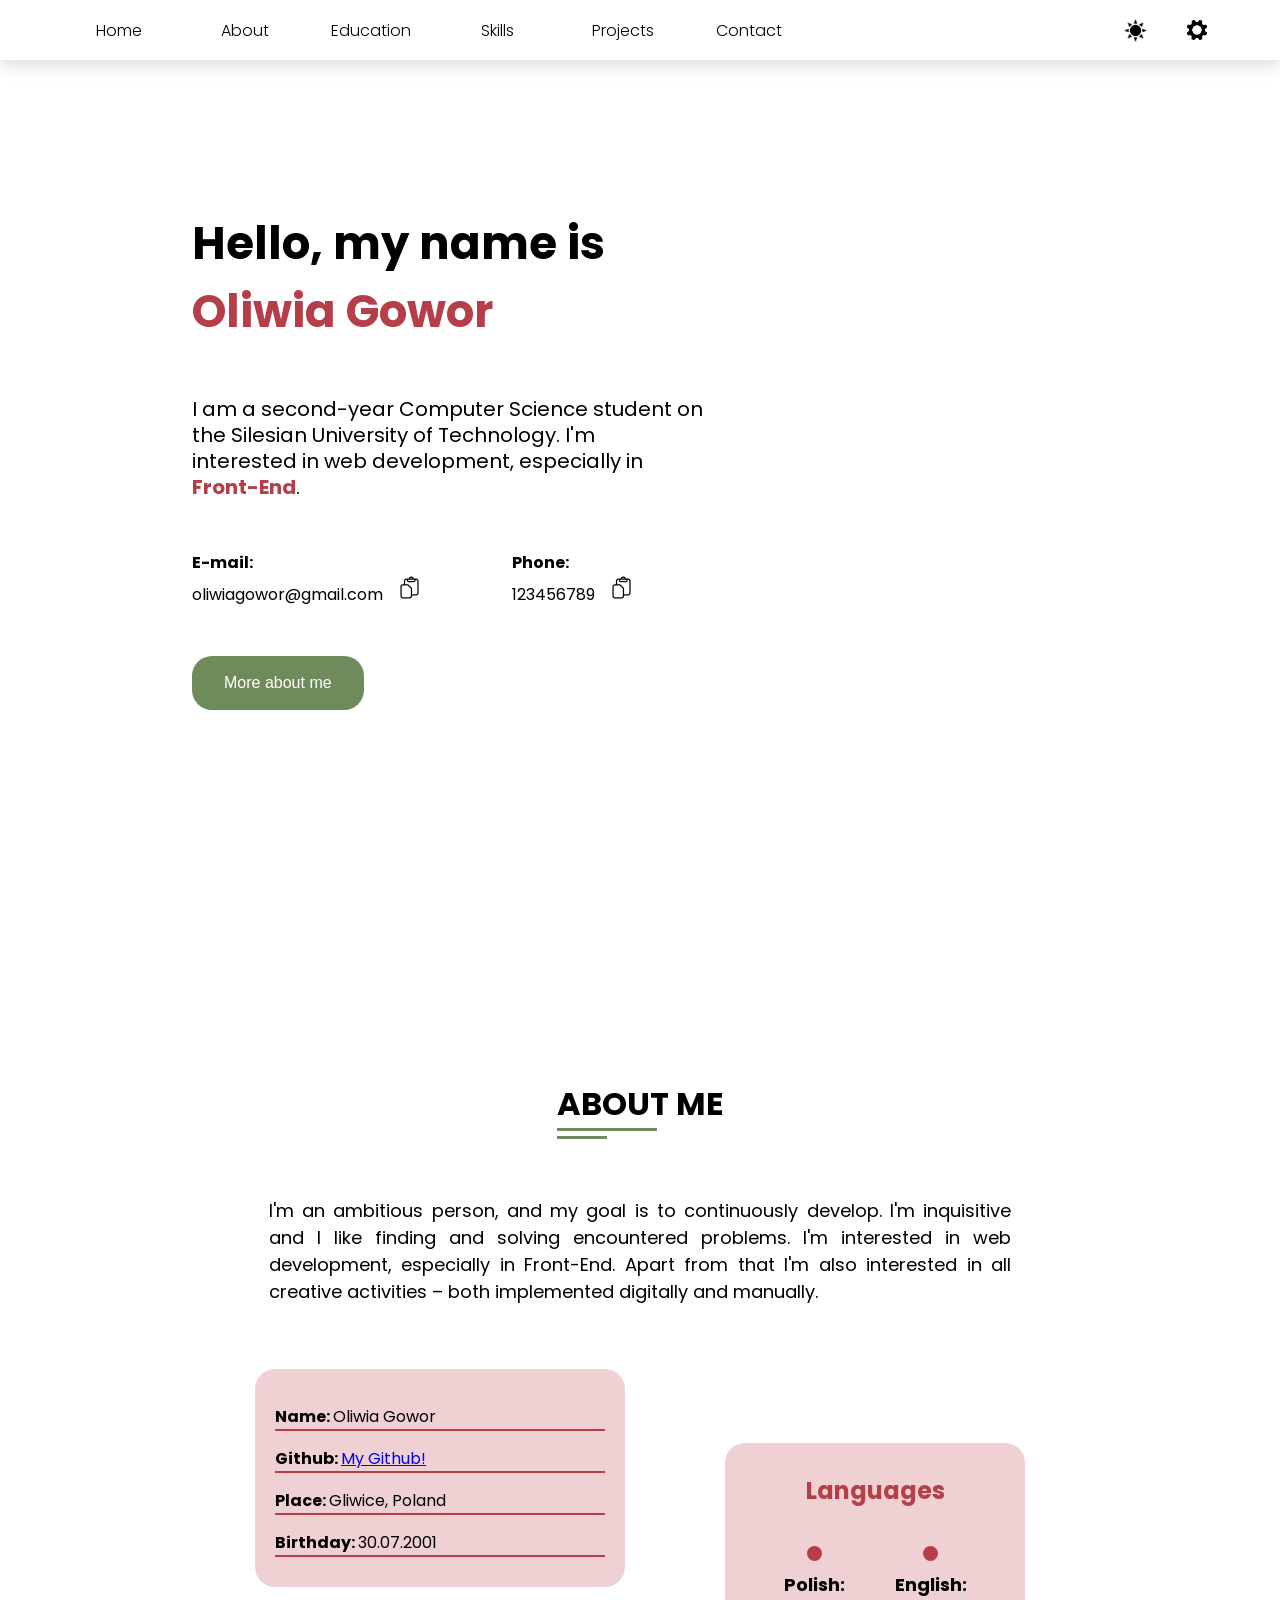
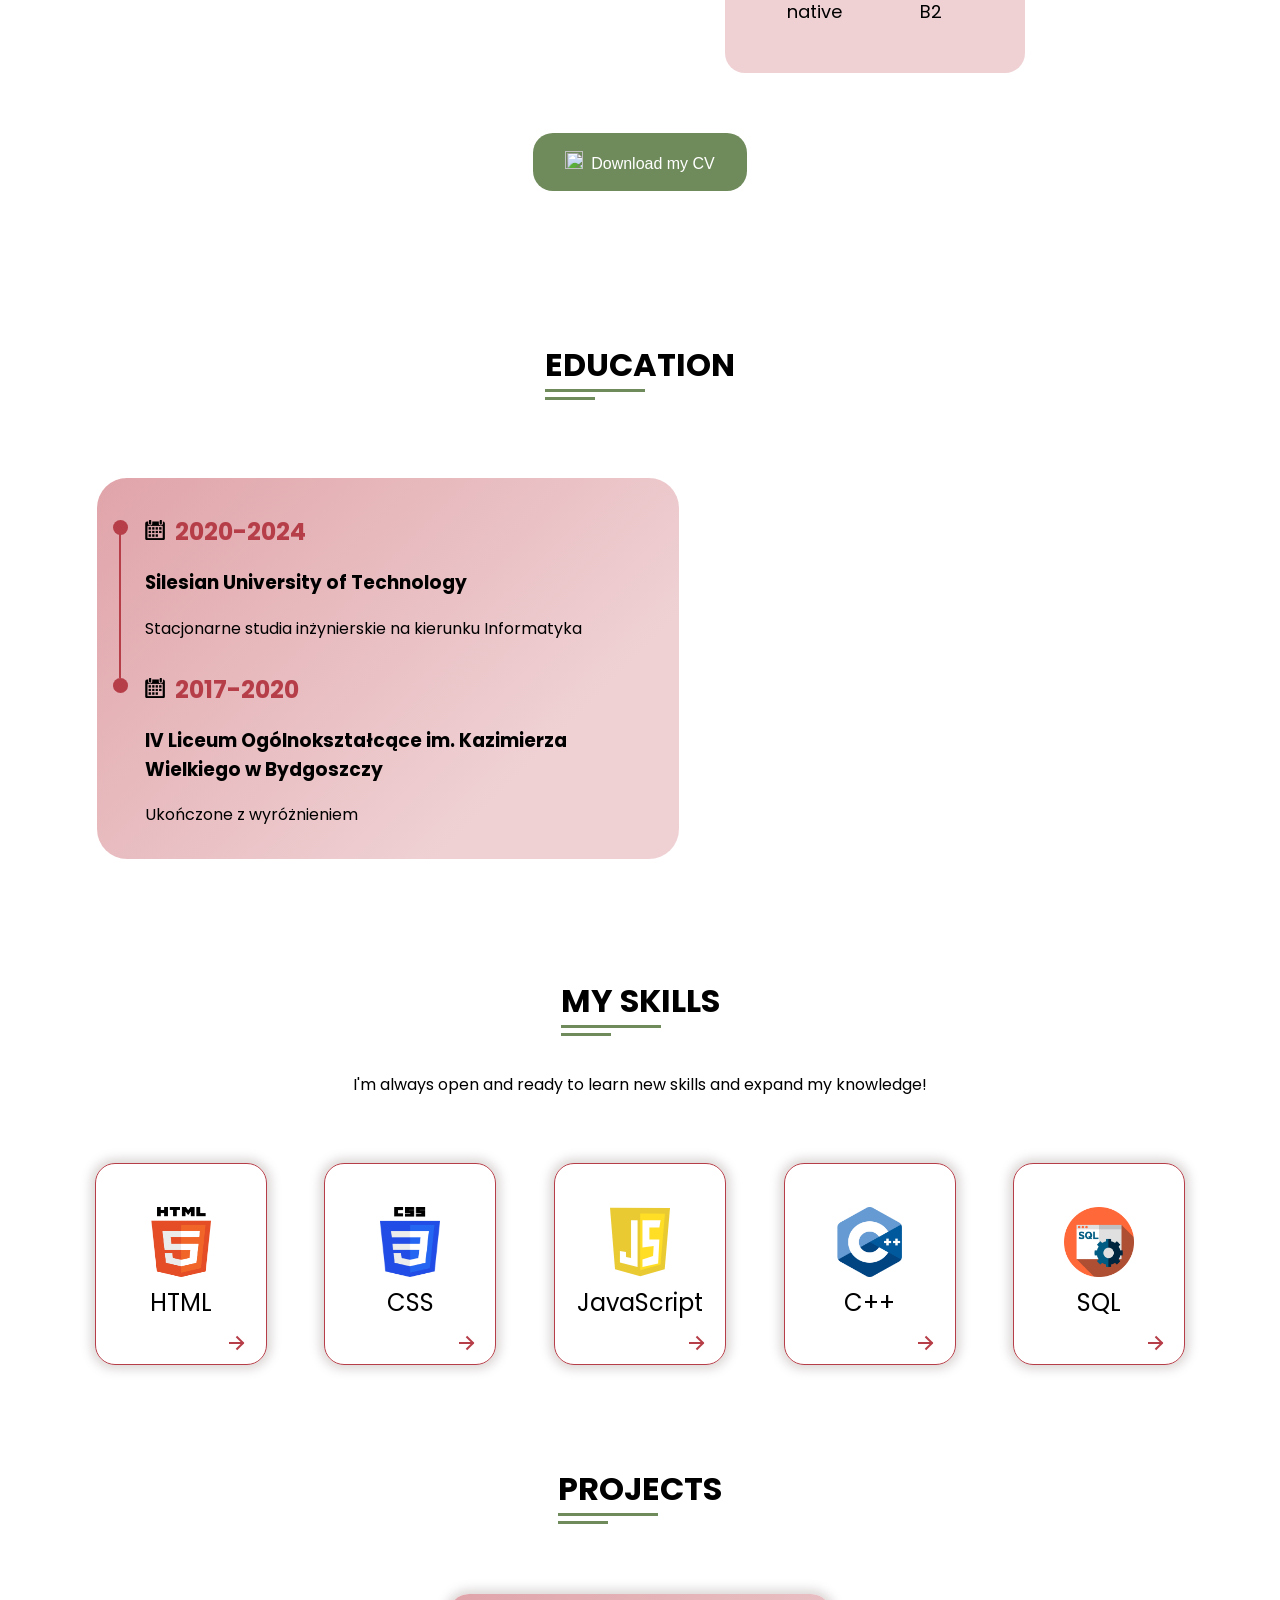
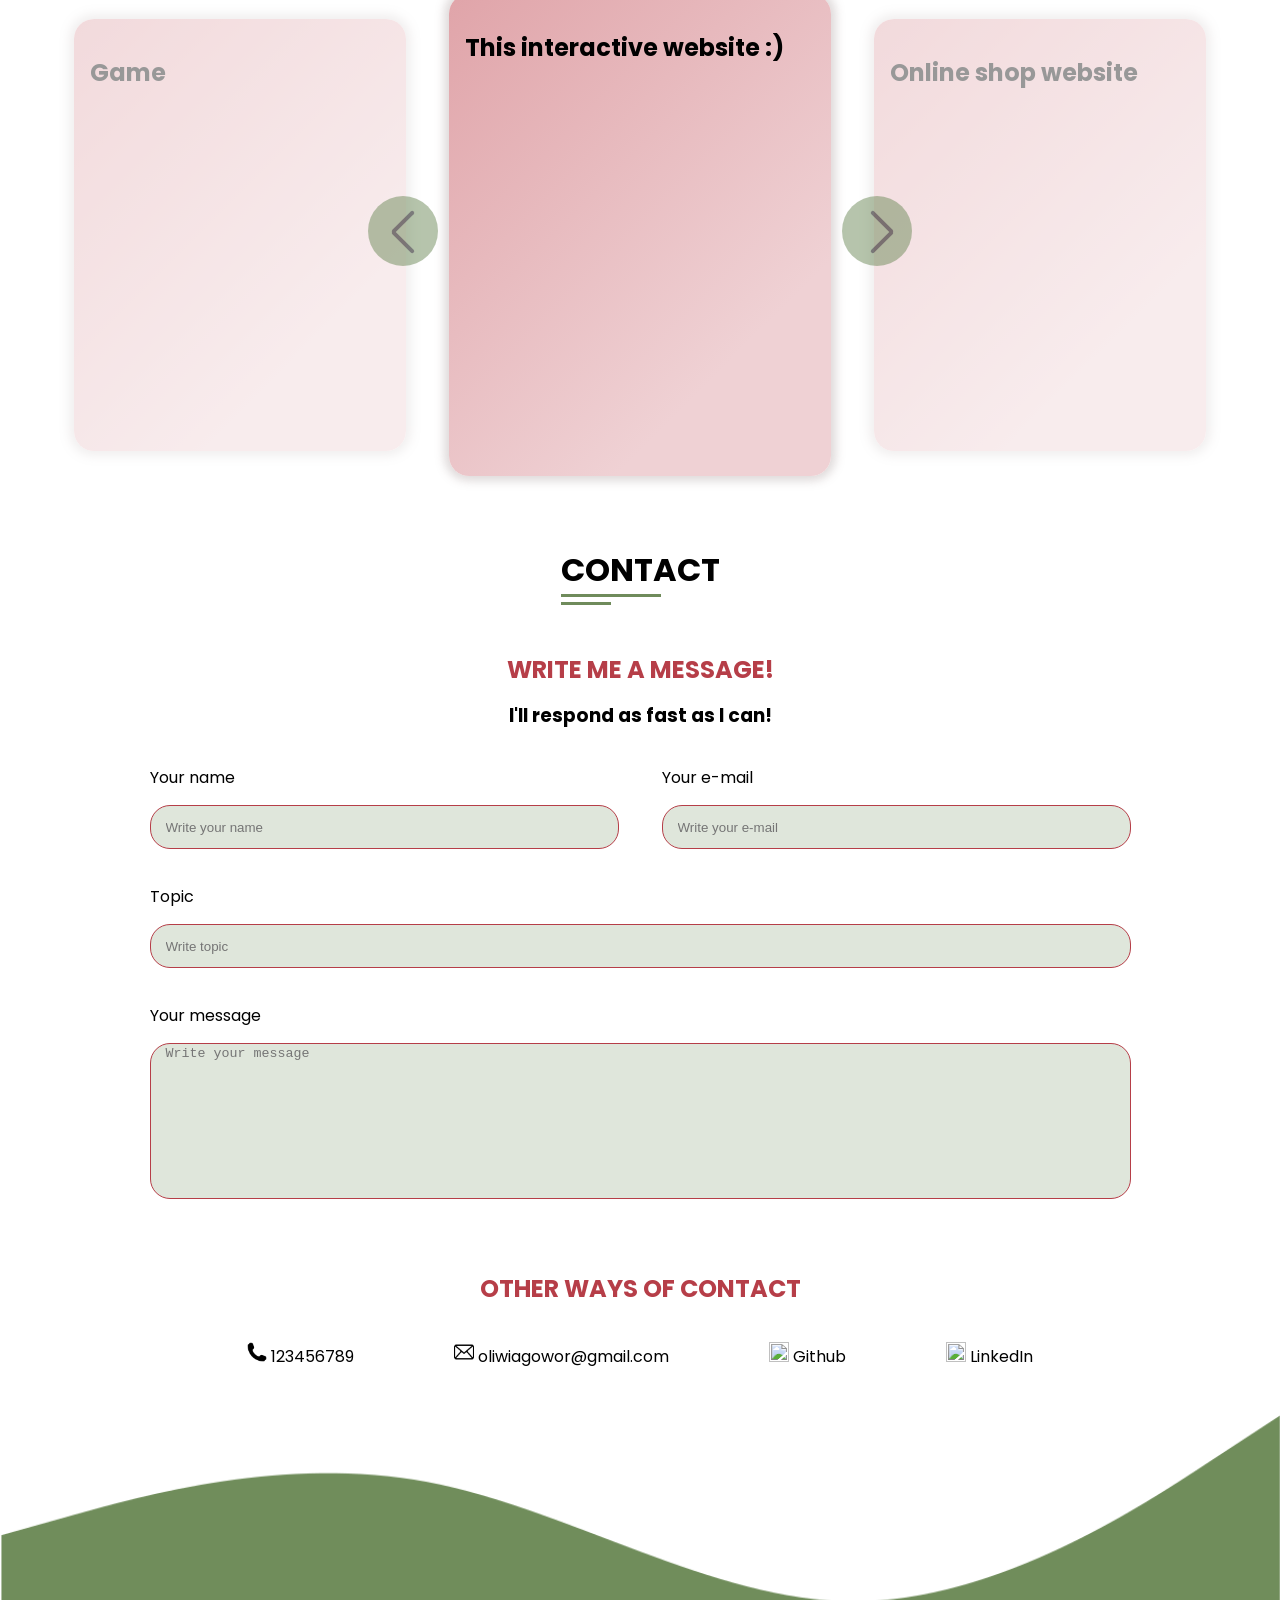
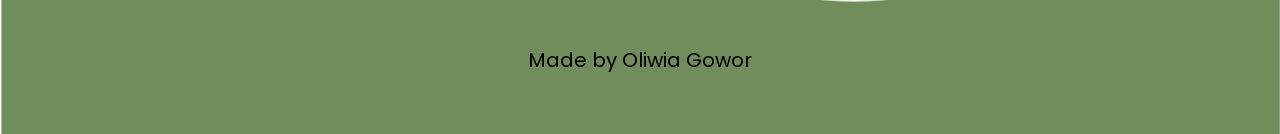
==== index.html @ 47225bb8 "photos and blobs change with theme" ====
<!DOCTYPE html>
<html lang="en">
<head>
    <meta charset="UTF-8">
    <meta http-equiv="X-UA-Compatible" content="IE=edge">
    <meta name="viewport" content="width=device-width, initial-scale=1.0">
    <title>Oliwia Gowor</title>
    <link rel="stylesheet" href="https://fonts.googleapis.com/css2?family=Poppins">
    <link rel="stylesheet" class="colorStylesheetLink" href="css/colors/pink.css">
    <link rel="stylesheet" class="themeStylesheetLink" href="css/themes/light.css">
    <link rel="stylesheet" href="style.css">
</head>

<body>   
    <nav class="page-nav"> 
        <div class="nav-container">   
            <div class="nav-mobile">
                <div class="hamburger-icon-mobile">
                    <span class="hamburger-icon-mobile-element"></span>
                    <span class="hamburger-icon-mobile-element"></span>
                    <span class="hamburger-icon-mobile-element"></span>
                    <span class="hamburger-icon-mobile-element"></span>
                    <span class="hamburger-icon-mobile-element"></span>
                    <span class="hamburger-icon-mobile-element"></span>
                </div>
            </div>
            <div class="header-nav">
                <ul class="nav-elements">
                    <li class="nav-element"><a href="#home">Home</a></li>
                    <li class="nav-element"><a href="#about">About</a></li>
                    <li class="nav-element"><a href="#education">Education</a></li>
                    <li class="nav-element"><a href="#skills">Skills</a></li>
                    <li class="nav-element"><a href="#projects">Projects</a></li>
                    <li class="nav-element"><a href="#contact">Contact</a> <!--<div class="dropdown-arrow"></div>
                        <div class="contact-dropdown">
                            <ul>
                                <li>Phone: <a href="tel:123456789">123456789</a></li>
                                <li>E-mail: <a href="mailto:oliwiagowor@gmail.com">oliwiagowor@gmail.com</a></li>
                                <li><a href="https://github.com/OliwiaGowor">Github</a></li>
                            </ul>
                        </div>--> 
                    </li>
                </ul> 
            </div>                  
            <div class="navbar-space"></div>
            <div class="right-icons">
                <div class="theme-icon">
                    <button class="theme-button"><img src="icons/sun-icon-black.png" class="sun-icon" id="sun-icon-black" width="25px" height="25px">
                    <img src="icons/sun-icon-white.png" class="sun-icon" id="sun-icon-white" width="25px" height="25px"></button> 
                </div>
                <div class="settings-icon">
                    <div class="settings-icon-box">
                        <img src="icons/settings-icon-black.png" class="settings-icon-black" width="20px" height="20px">
                        <img src="icons/settings-icon-white.png" class="settings-icon-white" width="20px" height="20px">
                        <div class="settings-dropdown">
                            <h1 class="settings-header">Theme color</h1>
                            <ul class="color-circle-elements">
                                <li class="color-circle" onclick="activateColor('pink')"><div class="color-circle-pink" ></div></li>
                                <li class="color-circle" onclick="activateColor('green')"><div class="color-circle-green"></div></li>
                                <li class="color-circle" onclick="activateColor('blue')"><div class="color-circle-blue"></div></li>
                            </ul>
                        </div>
                    </div>
                </div>
            </div>
        </div>
    </nav>
    
    <main>
        <div class="main-content">
            <div class="home" id="home"> 
                <div class="home-container">
                    <div class="home-background"></div>     
                    <div class="home-front-elements">
                        <div class="home-blob"></div> 
                        <h1 class="home-header">Hello, my name is <div class="name">Oliwia Gowor</div></h1>
                        <div class="home-vertical-line"></div>
                        <div class="introduction">
                            <p class="introduction-text">I am a second-year Computer Science student on the Silesian 
                                University of Technology. I'm interested in web development, especially in
                        <div class="distinct">Front-End</div>.</p>
                        </div>
                        <div class="home-contact">
                            <ul class="contact-elements">
                                <li class="contact-element"> 
                                    <div class="distinct">E-mail: </div>
                                    <a href="mailto:oliwiagowor@gmail.com">oliwiagowor@gmail.com</a> 
                                    <div class="copy"><img src="icons/copy-to-clipboard-icon-black.png" class="copy-icon" height="25px" width="25px"></div>
                                </li>
                                <li class="contact-element">
                                    <div class="distinct">Phone: </div>
                                    <a href="tel:123456789">123456789</a> 
                                    <div class="copy"><img src="icons/copy-to-clipboard-icon-black.png" class="copy-icon" height="25px" width="25px"></div>
                                </li>
                            </ul>
                        </div>
                        <button type="button" class="button-more-about-me" >More about me</button>
                    </div>
                </div>
            </div>

            <div class="about" id="about">
                <div class="about-container">
                    <div class="about-header-container">
                        <h1 class="about-header">ABOUT ME</h1>
                        <div class="lines">
                            <span class="line-longer"></span><span class="line-shorter"></span>
                        </div>
                    </div>                        
                    <div class="second-blob"></div>
                    <div class="about-content">
                        <div class="about-text-container">
                            <p class="about-text">I'm an ambitious person, and my goal is to
                                continuously develop. I'm inquisitive and I like finding and solving encountered problems. 
                                I'm interested in web development, especially in Front-End. Apart from that I'm also 
                                interested in all creative activities  – both implemented digitally and manually.</p>
                        </div>
                        <div class="about-grid">
                            <ul class="about-elements-grid">
                                <li><b>Name: </b>Oliwia Gowor</li>
                                <li><b>Github: </b> <a href="https://github.com/OliwiaGowor">My Github!</a></li>
                                <li><b>Place: </b>Gliwice, Poland</li>
                                <li><b>Birthday: </b>30.07.2001</li>
                            </ul>
                            <div class="languages-container">
                                <h2 class="languages-header">Languages</h2>
                                <ul class="languages">
                                    <li>
                                        <div class="languages-dot"></div>
                                        <div class="distinct">Polish: </div>native
                                    </li>
                                    <li>
                                        <div class="languages-dot"></div>
                                        <div class="distinct">English: </div>B2
                                    </li>
                                </ul>
                            </div>
                        </div>
                    </div>
                    <button class="button-CV"><img src="icons/download-icon-white.png" class="download-icon" width="18px" height="18px">Download my CV</button>
                </div>
            </div>
                
            <div class="education" id="education">
                <div class="education-container">
                    <div class="education-header-container">
                        <h1 class="education-header">EDUCATION</h1>
                        <div class="lines">
                            <span class="line-longer"></span> <span class="line-shorter"></span>
                        </div>
                    </div>
                    <div class="education-content">
                        <ul class="education-elements">
                            <div class="line"><div class="vertical-line"></div></div>
                            <li class="education-element"> 
                                <div class="education-dot"></div>
                                <h2 class="timeline-date"><div class="calendar-icon"></div>2020-2024</h2>
                                <h3 class="timeline-title">Silesian University of Technology</h3>
                                <p class="timeline-information">Stacjonarne studia inżynierskie na kierunku Informatyka</p>
                            </li>
                            <li class="education-element"> 
                                <div class="education-dot"></div>
                                <h2 class="timeline-date"><div class="calendar-icon"></div>2017-2020</h2>
                                <h3 class="timeline-title">IV Liceum Ogólnokształcące im. Kazimierza Wielkiego w Bydgoszczy</h3>
                                <p class="timeline-information">Ukończone z wyróżnieniem</p>
                            </li>
                        </ul>
                        <div class="education-image"></div>
                    </div>
                </div>
            </div>
            
            <div class="skills" id="skills">
                <div class="skills-container">
                    <div class="skills-header-container">
                        <h1 class="skills-header">MY SKILLS</h1>
                        <div class="lines">
                            <span class="line-longer"></span> <span class="line-shorter"></span>
                        </div>
                    </div>
                    <p class="skills-text">I'm always open and ready to learn new skills and expand my knowledge!</p>
                    <div class="skills-content">
                        <img src="photos/skills-photo.png" class="skills-photo" width="463px" height="450px">
                        <ul class="skills-elements">
                            <li>
                                <img src="icons/html-icon.png" class="html-icon" width="60px" height="70px">
                                <p class="element-text">HTML</p> 
                                <div class="arrow">
                                    <span class="arrow-line"></span><span class="arrow-left"></span><span class="arrow-right"></span>
                                </div> 
                            </li>
                            <li>
                                <img src="icons/css-icon.png" class="css-icon" width="60px" height="70px">
                                <p class="element-text">CSS</p>
                                <div class="arrow">
                                    <span class="arrow-line"></span><span class="arrow-left"></span><span class="arrow-right"></span>
                                </div> 
                            </li>
                            <li>
                                <img src="icons/javascript-icon.svg" class="sql-icon" width="60px" height="70px">
                                <p class="element-text">JavaScript</p>
                                <div class="arrow">
                                    <span class="arrow-line"></span><span class="arrow-left"></span><span class="arrow-right"></span>
                                </div> 
                            </li>
                            <li>
                                <img src="icons/cpp-icon.png" class="cpp-icon" width="65px" height="70px">
                                <p class="element-text">C++</p>
                                <div class="arrow">
                                    <span class="arrow-line"></span><span class="arrow-left"></span><span class="arrow-right"></span>
                                </div> 
                            </li>
                            <li>
                                <img src="icons/sql-icon.png" class="sql-icon" width="70px" height="70px">
                                <p class="element-text">SQL</p>
                                <div class="arrow">
                                    <span class="arrow-line"></span><span class="arrow-left"></span><span class="arrow-right"></span>
                                </div> 
                            </li>
                        </ul>
                    </div>
                </div>
            </div>
            
            <div class="projects" id="projects">
                <div class="projects-container">
                    <div class="projects-header-container">
                        <h1 class="projects-header">PROJECTS</h1>
                        <div class="lines">
                            <span class="line-longer"></span> <span class="line-shorter"></span>
                        </div>
                    </div>
                    <div class="projects-content">
                        <ul class="projects-elements">
                            <li class="project-element">
                                <h2 class="element-header">This interactive website :)</h2>
                                <p class="element-description"></p>
                            </li>
                            <li class="project-element">
                                <h2 class="element-header">Online shop website</h2>
                                <p class="element-description"></p>
                            </li>
                            <li class="project-element">
                                <h2 class="element-header">Plant game</h2>
                                <p class="element-description"></p>
                            </li>
                            <li class="project-element">
                                <h2 class="element-header">Game</h2>
                                <p class="element-description"></p>
                            </li>
                        </ul>
                        <div class="slide-buttons">
                            <div class="button-left" onclick="plusIndex(-1)"><span class="arrow-top"></span><span class="arrow-bottom"></span></div>
                            <div class="button-right" onclick="plusIndex(1)"><span class="arrow-top"></span><span class="arrow-bottom"></span></div>
                        </div>
                    </div>
                </div>
            </div>
            
            <div class="contact" id="contact">
                <div class="contact-container">
                    <div class="contact-header-container">
                        <h1 class="contact-header">CONTACT</h1>
                        <div class="lines">
                            <span class="line-longer"></span> <span class="line-shorter"></span>
                        </div>
                    </div> 
                    <form class="contact-form">
                        <h2 class="form-header">WRITE ME A MESSAGE!</h1>
                        <h3 class="form-second-header">I'll respond as fast as I can!</h2>
                        <div class="contact-form-elements">
                            <div class="top-elements"> 
                                <div class="name-input-container">
                                    <label for="name-input">Your name</label> 
                                    <input type="text" class="name-input" placeholder="Write your name" required>
                                </div>
                                <div class="email-input-container">
                                    <label for="name-input">Your e-mail</label>
                                    <input type="email" class="email-input" placeholder="Write your e-mail" required>
                                </div>
                            </div>
                            <div class="topic-input-container">
                                <label for="topic-input">Topic</label>  
                                <input type="text" class="topic-input" placeholder="Write topic" required>
                            </div>    
                            <div class="message-input-container">
                                <label for="message-input">Your message</label>
                                <textarea class="message-input" placeholder="Write your message" rows="10" required></textarea>
                            </div>
                        </div>    
                    </form>  
                    <div class="other-ways-contact">
                        <h2 class="header-other-ways">OTHER WAYS OF CONTACT</h2>
                        <ul class="contact-elements">
                            <li> 
                                <a href="tel:123456789">
                                    <img class="phone-icon" src="icons/phone-icon-black.png" height="20px" width="20px"> 
                                123456789</a>
                            </li>
                            <li>
                                <a href="mailto:oliwiagowor@gmail.com">
                                    <img class="email-icon" src="icons/email-icon-black.png" height="20px" width="20px">
                                    oliwiagowor@gmail.com</a>
                            </li>
                            <li>
                                <a href="https://github.com/OliwiaGowor">
                                    <img class="github-icon" src="icons/github-icon-black.png" height="20px" width="20px">
                                    Github</a>
                            </li>
                            <li>
                                <a href="https://www.linkedin.com/in/oliwia-gowor/">
                                    <img class="linkeedin-icon" src="icons/linkedin-icon-black.png" height="20px" width="20px">
                                    LinkedIn</a>
                            </li>
                        </ul>
                    </div>
                    <div class="last-blob"></div>
                </div>
            </div>
        </div>
    </main>  

    <footer>
        <div class="footer">
            <p class="made-by">Made by Oliwia Gowor</p>
            <div class="footer-wave"></div>
        </div>
    </footer>

    <script type="text/javascript" src="script.js"></script> 
</body>
</html>
---- css/colors/pink.css ----
:root {
    --main-color: #B63E48;
    --main-color-light: #EFD1D4;
    --main-color-gradient: #e0a4a9;
    --accent-color: #6f8b5b;
    --accent-color-light: #708d5b38;
} 

.main-content .home .home-background {
    background: url(https://github.com/OliwiaGowor/Curriculum-Vitae/blob/main/photos/home-background-pink.png) no-repeat;
}

.main-content .home .home-container .home-front-elements .home-blob {
    background: url(/https://github.com/OliwiaGowor/Curriculum-Vitae/blob/main/photos/home-blob-pink.svg) no-repeat;
}

.main-content .about .about-container .second-blob {
    background: url(https://github.com/OliwiaGowor/Curriculum-Vitae/blob/main/photos/second-blob-pink.svg) no-repeat;
}

.main-content .education .education-container .education-content .education-image {
    background: url(https://github.com/OliwiaGowor/Curriculum-Vitae/blob/main/photos/education-pink.svg) no-repeat;
}
---- css/themes/light.css ----
:root {
    --primary-background-color: #ffffff;
    --primary-text-color: black;
        --shadow-color: #d9d3d3d6;
}
---- style.css ----
body {
    margin: 0px;
    padding: 0px;
    font-family: 'Poppins', sans-serif;
    background-color: var(--primary-background-color);
    color: var(--primary-text-color);
    overflow: hidden scroll;
}

body input:focus {
    outline: none;
}

body textarea:focus {
    outline: none;
}

.page-nav {
    position: fixed;
    top: 0px;
    width: 100%;  
    background-color: var(--primary-background-color); 
    margin: 0px;
    padding: 0px;
    z-index: 99;
    box-shadow: 0 5px 15px var(--shadow-color);
}

.page-nav .nav-container {
    display: flex;
    flex-direction: row;
    flex-wrap: nowrap;
    justify-content: flex-start;
    overflow: hidden;
    font-size: 1em; 
    font-weight: 300;
    align-items: center;
    height: 60px;
    margin: 0px;
}

.page-nav .nav-container .nav-mobile {
    display: flex;
    height: 100%;
    justify-content: center;
    align-items: center;
}

.page-nav .nav-container .nav-mobile .hamburger-icon-mobile {
    display: flex;
    position: relative;
    flex-direction: column;
    margin-left: 25px;
    width: 40px;
    height: fit-content;
    top: 3px;
}

.page-nav .nav-container .nav-mobile .hamburger-icon-mobile:hover {
    cursor: pointer;
}

.page-nav .nav-container .nav-mobile .hamburger-icon-mobile span { 
    height: 6px;
    width: 20px;
    background-color: var(--main-color);
    opacity: 1;
    transform: rotate(0deg);
    transition: .25s ease-in-out;
}

.page-nav .nav-container .nav-mobile .hamburger-icon-mobile span:nth-child(even) {
    position: relative;
    left: 50%;
    top: -6px;
    border-radius: 0 15px 15px 0;
}

.page-nav .nav-container .nav-mobile .hamburger-icon-mobile span:nth-child(odd) {
    position: relative;
    left: 0;
    border-radius: 15px 0 0 15px;
}

.page-nav .nav-container .nav-mobile .hamburger-icon-mobile.open span:nth-child(1),.page-nav .nav-container .nav-mobile .hamburger-icon-mobile.open span:nth-child(6) {
  transform: rotate(45deg);
}

.page-nav .nav-container .nav-mobile .hamburger-icon-mobile.open span:nth-child(2),.page-nav .nav-container .nav-mobile .hamburger-icon-mobile.open span:nth-child(5) {
  transform: rotate(-45deg);
}

.page-nav .nav-container .nav-mobile .hamburger-icon-mobile.open span:nth-child(1) {
  top: 6px;
  left: 3px;
}

.page-nav .nav-container .nav-mobile .hamburger-icon-mobile.open span:nth-child(2) {
  left: calc(50% - 4px);
  top: 0px;
}

.page-nav .nav-container .nav-mobile .hamburger-icon-mobile.open span:nth-child(3) {
  left: -50%;
  opacity: 0;
}

.page-nav .nav-container .nav-mobile .hamburger-icon-mobile.open span:nth-child(4) {
  left: 100%;
  opacity: 0;
}

.page-nav .nav-container .nav-mobile .hamburger-icon-mobile.open span:nth-child(5) {
  top: -4.5px;
  left: 2px;
}

.page-nav .nav-container .nav-mobile .hamburger-icon-mobile.open span:nth-child(6) {
  left: calc(50% - 4px);
  top: -10px;
}

.page-nav .nav-container .header-nav {
    display: none;
}

.page-nav .nav-container .header-nav.open.mobile {
    display: inline-flex;
    position: fixed;
    top: 60px;
    background-color: var(--primary-background-color);
    width: 50%;
    justify-content: center;
    padding: 2px 0px;
    box-shadow: 0 5px 5px var(--shadow-color);
}

.page-nav .nav-container .header-nav.open ul.nav-elements {
    list-style: none;
    text-align: center;
    display: inline-flex;
    flex-direction: column;
    width: 100%;
    margin: 0;
    padding: 0; 
}

.page-nav .nav-container .header-nav.open .nav-elements li {
    display: inline-flex;
    align-items: center;
    justify-content: center;   
    flex-wrap: wrap;
    padding: 20px 0px 5px 0px;
    font-size: 20px;
    border-top: 1px solid var(--main-color-light);
    width: 100%;
}

.page-nav .nav-container .header-nav.open .nav-elements li:hover a{
    color:var(--main-color);
    transition: 0.1s;
}

.page-nav .nav-container .header-nav.open .nav-elements a {
    color: var(--primary-text-color);
    text-decoration: none;
}
.page-nav .nav-container .header-nav.open .nav-elements a:visited {
    color: var(--primary-text-color);
}

/*
.page-nav .nav-container .header-nav .dropdown-arrow {
    height: 0;
    width: 0;
    border-left: 7px solid transparent;
    border-right: 7px solid transparent;
    border-top: 7px solid #000000;
    position: relative;
    left: 3%;
  }
  
.page-nav .nav-container .header-nav .nav-elements li:hover .dropdown-arrow {
    border-left: 7px solid transparent;
    border-right: 7px solid transparent;
    border-bottom: 7px solid var(--main-color);
    border-top: 7px solid transparent;
    bottom: 4%;
}

.page-nav .nav-container .header-nav .contact-dropdown {
    position: fixed;
    display: flex;
    justify-content: center;
    align-items: center;
    top: 60px;
    left: 0;
    width: 100%;  
    background-color: #b0ababe8;
    visibility: hidden;
    opacity: 0;
    transition: visibility 0s, opacity 0.5s;
    height: auto;
    color: black;
    box-shadow: 0 5px 5px var(--shadow-color);
}

.page-nav .nav-container .header-nav .contact-dropdown ul{
    display: inline-flex;
    flex-direction: row;
    flex-wrap: nowrap;
    justify-content: center;
    list-style: none;
    padding: 0;
    text-align: center;
    gap: 1em; 
}

.page-nav .nav-container .header-nav .contact-dropdown li{
    height: 60px;
    width: 150px;
    border-radius: 10%;
    padding: 0.5em;
    display: inline-flex;
    align-items: center; 
    flex-direction: column;
    flex-wrap: nowrap;
    justify-content: center;
    gap: 5px;
    color: black;
}

.page-nav .nav-container .header-nav .nav-elements li:hover .contact-dropdown a {
    color: black;
}

.page-nav .nav-container .header-nav .nav-elements .contact-dropdown li:hover a { 
    color:var(--main-color);
    transition: 0.1s;
}

.page-nav .nav-container .header-nav .contact:hover .contact-dropdown, .header-nav .contact .contact-dropdown:hover {
    visibility: visible;
    opacity: 1;
    transition: 0.1s;
} 
*/
.page-nav .nav-container .navbar-space {
    display: flex;
    height: auto;
    flex: 0 1 60em;
}

.page-nav .nav-container .right-icons {
    display: inline-flex;
    gap: 1em;
    padding: 0 3.8em;
}

.page-nav .nav-container .right-icons img {
    cursor: pointer;
}

.page-nav .nav-container .right-icons .theme-icon .theme-button, .page-nav .nav-container .right-icons .settings-icon {
    position: relative;
    height: 45px;
    width: 45px;
    border-radius: 15%;
    display: inline-flex;
    align-items: center;
    justify-content: center;
    transition: background-color .01s;
}

.page-nav .nav-container .right-icons .theme-icon .theme-button {
    border: none;
    background-color: var(--primary-background-color);
}

.page-nav .nav-container .right-icons .settings-icon .settings-icon-box {
    height: 60px;
    width: 45px;
}

.page-nav .nav-container .right-icons .theme-icon .theme-button:hover, .page-nav .nav-container .right-icons .settings-icon:hover {
    background-color: #d9d3d39c;
}

.page-nav .nav-container .right-icons .theme-icon .theme-button:active {
    background-color: #a59f9f9c;
}

.page-nav .nav-container .right-icons .theme-icon .theme-button  #sun-icon-white {
    opacity: 0;
    position: relative;
    right: 13px;
    bottom: 0;
    transition: opacity .01s;
}

.page-nav .nav-container .right-icons .theme-icon .theme-button #sun-icon-black {
    position: relative;
    left: 12px;
    bottom: 0;
}

.page-nav .nav-container .right-icons .settings-icon .settings-icon-white {
    opacity: 0;
    position: relative;
    top: 20px;
    right: 11px;
    bottom: 0;
    transition: opacity .01s;
}

.page-nav .nav-container .right-icons .settings-icon .settings-icon-black {
    position: relative;
    top: 20px;
    left: 12.5px;
    bottom: 0;
}
.page-nav .nav-container .right-icons .theme-icon .theme-button:hover #sun-icon-black, .page-nav .nav-container .right-icons .settings-icon:hover .settings-icon-black {
    transition: 1s;
    rotate: 360deg;
    opacity: 0;
}

.page-nav .nav-container .right-icons .theme-icon .theme-button:hover #sun-icon-white, .page-nav .nav-container .right-icons .settings-icon:hover .settings-icon-white {
    transition: 1s;
    rotate: 360deg;
    opacity: 1;
}

.page-nav .nav-container .right-icons .settings-icon .settings-dropdown {
    position: fixed;
    display: flex;
    flex-direction: column;
    justify-content: center;
    align-items: center;
    top: 60px;
    right: 2em;
    width: 100px;  
    height: auto;
    background-color: var(--primary-background-color);
    visibility: hidden;
    opacity: 0;
    transition: visibility 0s, opacity 0.5s;
    color: black;
    box-shadow: 0 5px 5px var(--shadow-color);
    border: 1px solid var(--shadow-color);
    z-index: 99;
}

.page-nav .nav-container .right-icons .settings-icon-box:hover .settings-dropdown, .page-nav .nav-container .right-icons .settings-icon .settings-dropdown:hover{
    visibility: visible;
    opacity: 1;
    transition: 0.1s;
} 

.page-nav .nav-container .right-icons .settings-icon .settings-dropdown .settings-header {
    font-size: 1em;
    padding: 0 1em;
    text-align: center;
}

.page-nav .nav-container .right-icons .settings-icon .settings-dropdown ul.color-circle-elements{
    list-style: none;
    padding-bottom: 1em;
    padding-left: 0;
    padding-right: 0;
    text-align: center;
    display: inline-flex;
    flex-direction: column; 
    flex-wrap: nowrap;
    justify-content: center;
    gap: 0.5em;
    margin: 0;
}

.page-nav .nav-container .right-icons .settings-icon .settings-dropdown .color-circle-elements li {
    display: inline-flex;
    align-items: center; 
    flex-direction: column;
    flex-wrap: nowrap;
    justify-content: center;
    height: 40px;
    width: 40px;
    border-radius: 50%; 
    transition: background-color .01s;
    cursor: pointer;
}

.page-nav .nav-container .right-icons .settings-icon .settings-dropdown .color-circle-elements li:hover {
    background-color: #d9d3d39c;
}

.page-nav .nav-container .right-icons .settings-icon .settings-dropdown .color-circle-elements .color-circle-pink {
    height: 30px;
    width: 30px;
    border-radius: 50%; 
    background-color: #B63E48;
}


.page-nav .nav-container .right-icons .settings-icon .settings-dropdown .color-circle-elements .color-circle-green {
    height: 30px;
    width: 30px;
    border-radius: 50%; 
    background-color: green;
}

.page-nav .nav-container .right-icons .settings-icon .settings-dropdown .color-circle-elements .color-circle-blue {
    height: 30px;
    width: 30px;
    border-radius: 50%; 
    background-color: blue;
}

.page-nav .nav-container .right-icons .settings-icon li:hover .settings-dropdown a{
    color: black;
}

.page-nav .nav-container .right-icons .settings-icon .settings-dropdown li:hover a{
    color: var(--main-color);
    transition: 0.1s;
}

main {
    margin: 0px;
    padding-left: 0;
    padding-right: 0;
}

main button:hover {
    cursor: pointer;
}

main .main-content {
    display: block;
    /*background-color: rgba(247, 247, 247);*/
}

.main-content .home .home-blob {
    display: none;
}

.main-content .home .home-container {
    padding-top: 80px;
    padding-bottom: 150px;
    margin-bottom: 20px;
    position: relative;
}

.main-content .home .home-container .home-background {
    position: absolute;
    opacity: 70%;
    width: 120%;
    height: 100%;
    top: 0;
    background-size: 120% 100%;
    z-index: 0;
}

.main-content .home .home-container .home-front-elements {
    position: relative;
    z-index: 2;
}

.main-content .home .home-container .home-front-elements .home-header {
    font-size: 40px;
    height: auto;
    margin-left: 10%;
    margin-right: 10%;
    z-index: 10;
}

.main-content .home .home-container .home-front-elements .home-header .name {
    display: inline;
    color: var(--main-color);
}

/*.main-content .home .home-container .home-vertical-line {
    height: 3px;
    width: 600px;
    background-color: rgb(0, 0, 0);
}*/

.main-content .home .home-container .home-front-elements .introduction {
    font-size: 20px;
    line-height: 1.3em;
    color: black;
    margin-left: 10%;
    margin-right: 10%;
    padding: 0;
}

.main-content .home .home-container .home-front-elements .introduction .introduction-text {
    display: inline;
}

.main-content .home .home-container .home-front-elements .introduction .distinct {
    display: inline;
    color: var(--main-color);
    font-weight: bold;
}

.main-content .home .home-container .home-front-elements .home-contact {
    margin-left: 10%;
    margin-top: 50px;
}

.main-content .home .home-container .home-front-elements .home-contact .contact-elements {
    list-style: none;
    display: grid;
    grid-template-columns: repeat(1, 320px);
    grid-template-rows: repeat(2, 80px);
    padding: 0;
}

.main-content .home .home-container .home-front-elements .home-contact .contact-elements .contact-element .distinct {
    font-weight: bold;
}

.main-content .home .home-container .home-front-elements .home-contact .contact-elements .contact-element a {
    color: black;
    text-decoration: none;
    display: inline;
    margin-right: 10px;
}

.main-content .home .home-container .home-front-elements .home-contact .contact-elements .contact-element a:hover {
    color: var(--main-color);
}

.main-content .home .home-container .home-front-elements .home-contact .contact-elements .contact-element .copy {
    display: inline;
}

.main-content .home .home-container .home-front-elements .home-contact .contact-elements .contact-element .copy:hover {
	cursor: pointer;
}

.main-content .home .home-container .home-front-elements .button-more-about-me {
    font-size: 16px;
    border-radius: 20px;
    background-color: var(--accent-color);
    color: white;
    border: 0;
    padding: 18px 32px;
    margin-left: 10%;
}

.main-content .home .home-container .home-front-elements .button-more-about-me:active {
    background-color: var(--main-color-light);
    color: var(--main-color);
}

.main-content .about .about-container {
    display: flex;
    flex-direction: column;
    align-items: center;
    justify-content: center;
    position: relative;
    width: 100%;
    margin-bottom: 50px;
}

.main-content .about .about-container .about-header-container {
    padding-bottom: 25px;
} 

.main-content .about .about-container .about-header-container .about-header {
    margin-top: 0;
    margin-bottom: 0;
}

.main-content .about .about-container .about-header-container .lines .line-longer {
    display: block;
    width: 100px;
    height: 3px;
    background-color: var(--accent-color);
    margin-bottom: 5px;
}

.main-content .about .about-container .about-header-container .lines .line-shorter {
    display: block;
    width: 50px;
    height: 3px;
    background-color: var(--accent-color);
    margin-top: 5px;
}

.main-content .about .about-container .second-blob {
    position: absolute;
    height: 600px;
    width: 905px;
    left: 0;
    background-size: contain;
    z-index: 0;
}

.main-content .about .about-container .about-content {
    display: flex;
    flex-direction: column;
    align-items: center;
    justify-content: center;
    gap: 100px;
}

.main-content .about .about-container .about-content .about-text-container {
    display: block;
    width: 320px;
    text-align: justify;
    z-index: 3;
}

.main-content .about .about-container .about-content .about-text-container .about-text-header {
    display: inline-block;
    color: var(--main-color);
}

.main-content .about .about-container .about-content .about-text-container .about-text {
    font-size: 18px;
}

.main-content .about .about-container .about-content .about-grid {
    display: flex;
    flex-direction: column;
    justify-content: center;
    align-items: center;
    width: 100%;
    position: relative;
    top: -60px;
    gap: 55px;
    color: var(--secondary-text-color);
}

.main-content .about .about-container .about-content .about-grid .about-elements-grid {
    display: grid;
    grid-template-columns: repeat(1, minmax(calc(100% - 100px), 330px));
    grid-template-rows: repeat(4, fit-content);
    column-gap: 40px;
    list-style: none;
    margin: 0 50px;
    align-items: flex-end;
    background-color: var(--main-color-light);
    border-radius: 20px;
    padding: 20px;
    padding-bottom: 30px;
}

.main-content .about .about-container .about-content .about-grid .about-elements-grid li {
    border-bottom: 2px solid var(--main-color);
    padding-top: 15px;
}

.main-content .about .about-container .about-content .about-grid .languages-container {
    display: flex;
    flex-direction: column;
    align-items: center;
    justify-content: center;
    background-color: var(--main-color-light);
    border-radius: 20px;
    padding: 30px 25px;
    width: 250px;
    max-width: calc(100% - 125px);
}

.main-content .about .about-container .about-content .about-grid .languages-container .languages-header {
    color: var(--main-color);
    margin: 0;
    z-index: 3;
}

.main-content .about .about-container .about-content .about-grid .languages-container .languages {
    display: flex;
    flex-direction: row;
    gap: 30px;
    list-style: none;
    padding-top: 20px;
    padding-left: 0;
    z-index: 3;
    column-gap: 50px;
}

.main-content .about .about-container .about-content .about-grid .languages-container .languages li {
    display: flex;
    flex-direction: column;
    align-items: center;
    justify-content: center;
}

.main-content .about .about-container .about-content .about-grid .languages-container .languages .languages-dot {
    height: 15px;
    width: 15px;
    background-color: var(--main-color);
    border-radius: 50%;
    position: relative;
}

.main-content .about .about-container .about-content .about-grid .languages-container .languages {
    font-size: 18px;
}

.main-content .about .about-container .about-content .about-grid .languages-container .languages .distinct {
    font-weight: bold;
    padding-top: 10px;
}

.main-content .about .about-container button {
    font-size: 16px;
    border-radius: 20px;
    background-color: var(--accent-color);
    color: white;
    border: 0;
    padding: 18px 32px;
}

.main-content .about .about-container button:active {
    background-color: var(--main-color-light);
    color: var(--main-color);
}

.main-content .about .about-container button img {
    padding-right: 8px;
}

.main-content .education .education-container {
    display: flex;
    flex-direction: column;
    justify-content: center;
    align-items: center;
}

.main-content .education .education-container {
    width: 100%;
    padding-top: 100px;
}

.main-content .education .education-container .education-header-container {
    margin-bottom: 40px;
}

.main-content .education .education-container .education-header-container .education-header {
    margin: 0;
}

.main-content .education .education-container .education-header-container .lines .line-longer {
    display: block;
    width: 100px;
    height: 3px;
    background-color: var(--accent-color);
    margin-bottom: 5px;
}

.main-content .education .education-container .education-header-container .lines .line-shorter {
    display: block;
    width: 50px;
    height: 3px;
    background-color: var(--accent-color);
    margin-top: 5px;
}

.main-content .education .education-content {
    display: flex;
	flex-direction: row;
    justify-content: space-evenly;
    align-items: center;
    width: 100%;
    max-width: calc(100% - 125px);
    color: var(--secondary-text-color);
}

.main-content .education .education-content .education-image {
    display: none;
}

.main-content .education .education-content .education-elements {
    display: flex;
    flex-direction: column;
    width: 450px;
    list-style: none;
    background: linear-gradient(135deg, var(--main-color-gradient) 0%, var(--main-color-light) 75%);
    border-radius: 30px;
    padding-top: 20px;
    padding-left: 1em;
    padding-right: 0.75em;
    padding-bottom: 1em;
    margin: 0;
    /*box-shadow: 0 0 10px 5px var(--shadow-color);*/
}

.main-content .education .education-content .education-elements .education-element {
    padding-left: 2em;
}

.main-content .education .education-content .education-elements .line {
    display: inline-block;
    width: 1px;
    height: 1px;
}

.main-content .education .education-content .education-elements .vertical-line {
    display: inline-block;
    position: relative;
    top: 30px;
    left: 6px;
    width: 2px;
    height: 215px;
    background-color: var(--main-color);
}

.main-content .education .education-content .education-elements .education-element .education-dot {
    position: relative;
    top: 21px;
    right: 32px;
    width: 15px;
    height: 15px;
    border-radius: 50%;
    background-color: var(--main-color);
}

.main-content .education .education-content .education-elements .education-element .timeline-date {
    margin: 0;
    color: var(--main-color)
}

.main-content .education .education-content .education-elements .education-element .calendar-icon {
    display: inline-flex;
    background-image: url("icons/calendar-icon-black.png");
    height: 20px;
    width: 20px;
    background-position: center;
    background-repeat: no-repeat;
    background-size: cover;
    margin-right: 10px;
}

.main-content .skills .skills-container
{
    display: flex;
    flex-direction: column;
    justify-content: center;
    align-items: center;
    padding-top: 100px;
}

.main-content .skills .skills-container .skills-header-container {
    padding-bottom: 40px;
}

.main-content .skills .skills-container .skills-header-container .skills-header {
    margin: 0;
}

.main-content .skills .skills-container .skills-header-container .lines .line-longer {
    display: block;
    width: 100px;
    height: 3px;
    background-color: var(--accent-color);
    margin-bottom: 5px;
}

.main-content .skills .skills-container .skills-header-container .lines .line-shorter {
    display: block;
    width: 50px;
    height: 3px;
    background-color: var(--accent-color);
    margin-top: 5px;
}

.main-content .skills .skills-container .skills-content {
    display: flex;
	flex-direction: row;
    justify-content: space-evenly;
    align-items: center;
    width: 90%;
}

.main-content .skills .skills-container .skills-content .skills-photo {
    display: none;
}

.main-content .skills .skills-container .skills-content .skills-elements {
    display: flex;
    justify-content: center;
    padding: 0;
    align-items: center;
    margin: 0;
    width: 100%;
    flex-wrap: wrap;
    gap: 5%;

}

.main-content .skills .skills-container .skills-content .skills-elements li {
    display: flex;
    flex-direction: column;
    align-items: center;
    justify-content: center;
    font-size: 1.5em;
    border: 1px solid var(--main-color);
    border-radius: 20px;
    width: 140px;
    height: 170px;
    box-shadow: 0 0 10px 5px var(--shadow-color);
    /*background-color: var(--main-color-light);*/    
    margin: 50px 0px 0px 0px;
}

.main-content .skills .skills-container .skills-content .skills-elements li:hover {
    background-color: var(--accent-color-light);
    transition: 0.1s;
}

.main-content .skills .skills-container .skills-content .skills-elements li .element-text {
    margin: 0;
    padding-top: 8px;
}

.main-content .skills .skills-container .skills-content .skills-elements li .arrow {
    display: inline-block;
    position: relative;
    width: fit-content;
    height: 1px;
}

.main-content .skills .skills-container .skills-content .skills-elements li .arrow .arrow-line {
    display: inline-block;
    position: relative;
    width: 13px;
    height: 2px;
    background-color: var(--main-color);
    top: -9px;
    left: 60px;
}

.main-content .skills .skills-container .skills-content .skills-elements li .arrow .arrow-left {
    display: inline-block;
    position: relative;
    width: 10px;
    height: 2px;
    background-color: var(--main-color);
    top: -6px;
    left: 53px;
    transform: rotate(135deg);
}

.main-content .skills .skills-container .skills-content .skills-elements li .arrow .arrow-right {
    display: inline-block;
    position: relative;
    width: 10px;
    height: 2px;
    background-color: var(--main-color);
    top: -12px;
    left: 43px;
    transform: rotate(-135deg);
}

.main-content .projects .projects-container {
    display: flex;
    flex-direction: column;
    justify-content: space-around;
    align-items: center;
    padding-bottom: 5em;
    padding-top: 100px;
}

.main-content .projects .projects-container .projects-header-container {
    margin-bottom: 40px;
}

.main-content .projects .projects-container .projects-header-container .projects-header {
    margin: 0;
}

.main-content .projects .projects-container .projects-header-container .lines .line-longer {
    display: block;
    width: 100px;
    height: 3px;
    background-color: var(--accent-color);
    margin-bottom: 5px;
}

.main-content .projects .projects-container .projects-header-container .lines .line-shorter {
    display: block;
    width: 50px;
    height: 3px;
    background-color: var(--accent-color);
    margin-top: 5px;
}

.main-content .projects .projects-container .projects-content {
    color: var(--secondary-text-color);

}

.main-content .projects .projects-container .projects-content .slide-buttons {
     position: relative;
     bottom: 250px;
}

.main-content .projects .projects-container .projects-content .slide-buttons div {
    position: relative;
    display: inline-block;
    height: 60px;
    width: 60px;
    border-radius: 50%;
    background-color: var(--accent-color);
    opacity: 0.5;
}

.main-content .projects .projects-container .projects-content .slide-buttons .button-left {
    right: 100px;
}

.main-content .projects .projects-container .projects-content .slide-buttons .button-right {
    left: 100px;
}

.main-content .projects .projects-container .projects-content .button-left:hover, .main-content .projects .projects-container .projects-content .button-right:hover {
    opacity: 0.9;
    transition: 0.5s;
}

.main-content .projects .projects-container .projects-content .slide-buttons span {
    display: inline-block;
    position: relative;
    height: 4px;
    width: 25px;
    background-color: rgba(0, 0, 0);
    border-radius: 20px;
}

.main-content .projects .projects-container .projects-content .button-right .arrow-top, .main-content .projects .projects-container .projects-content .button-right .arrow-bottom {
    transform: rotate(45deg);
    top: 7px;
    left: 20px;
}

.main-content .projects .projects-container .projects-content .button-right .arrow-bottom {
    transform: rotate(-45deg);
    top: 22px;
    left: -5px;
}

.main-content .projects .projects-container .projects-content .button-left .arrow-top, .main-content .projects .projects-container .projects-content .button-left .arrow-bottom {
    transform: rotate(-45deg);
    top: 7px;
    left: 15px;
}

.main-content .projects .projects-container .projects-content .button-left .arrow-bottom {
    transform: rotate(45deg);
    top: 22px;
    left: -10px;
}

.main-content .projects .projects-container .projects-content .projects-elements {
    display: flex;
    flex-direction: row;
    justify-content: space-around;
    align-items: center;
    position: relative;
    list-style: none;
    margin: 0;
    padding-left: 0;
    height: 432px;
}

.main-content .projects .projects-container .projects-content .projects-elements .project-element {
    position: absolute;
    top: 30px;
    width: 200px;
    height: 300px;
    padding: 1em;
    margin: 0 50px;
    border-radius: 20px;
    background: linear-gradient(135deg, var(--main-color-gradient) 0%, var(--main-color-light) 75%);
    box-shadow: 0 0 10px 5px var(--shadow-color);
}

.main-content .projects .projects-container .projects-content .projects-elements .project-element.left {
    transform: translate(-300px, 25px);  
    opacity: 0.4;
    transition: 1s;
}

.main-content .projects .projects-container .projects-content .projects-elements .project-element.middle {
    transform: translate(0px, 0px);  
    opacity: 1;
    transition: 1s;
    height: 350px;
    width: 250px;
}

.main-content .projects .projects-container .projects-content .projects-elements .project-element.right {
    transform: translate(300px, 25px);  
    opacity: 0.4;
    transition: 1s;
}

.main-content .contact .contact-container
{
    display: flex;
    flex-direction: column;
    align-items: center;
    justify-content: center;
}

.main-content .contact .contact-container .contact-header-container {
    margin-bottom: 40px;
}

.main-content .contact .contact-container .contact-header-container .contact-header {
    margin: 0;
}

.main-content .contact .contact-container .contact-header-container .lines .line-longer {
    display: block;
    width: 100px;
    height: 3px;
    background-color: var(--accent-color);
    margin-bottom: 5px;
}

.main-content .contact .contact-container .contact-header-container .lines .line-shorter {
    display: block;
    width: 50px;
    height: 3px;
    background-color: var(--accent-color);
    margin-top: 5px;
}

.main-content .contact .contact-container .contact-form {
    display: flex;
    flex-direction: column;
    justify-content: center;
    align-items: center;
    max-width: calc(100% - 100px);
    margin: 0 50px;
    width: 600px;
}

.main-content .contact .contact-container .contact-form {
    width: 1000px;
    max-width: calc(100% - 100px);
}

.main-content .contact .contact-container .contact-form .form-header {
    color: var(--main-color);
    margin: 7px;
}

.main-content .contact .contact-container .contact-form .form-second-header {
    margin-top: 7px;
    margin-bottom: 15px;
}

.main-content .contact .contact-container .contact-form .contact-form-elements {
    display: flex;
    flex-direction: column;
    justify-content: center;
    align-items: center;
    margin: auto;
    max-width: calc(100%);
}

.main-content .contact .contact-container .contact-form .contact-form-elements label {
    display: block;
    padding-top: 20px;
}

.main-content .contact .contact-container .contact-form .contact-form-elements input, .main-content .contact .contact-container .contact-form .contact-form-elements textarea {
    border-color: var(--main-color);
    border-width: 1px;
    border-style: solid;
    border-radius: 20px;
    margin-top: 15px;
    margin-bottom: 15px;
    padding-left: 15px;
    background-color: var(--accent-color-light);
}

.main-content .contact .contact-container .contact-form .contact-form-elements .topic-input-container {
    max-width: 100%;
}

.main-content .contact .contact-container .contact-form .contact-form-elements .topic-input {
    width: 550px;
    max-width: 100%;
    height: 40px;
}

.main-content .contact .contact-container .contact-form .contact-form-elements .message-input-container {
    max-width: 100%;
}

.main-content .contact .contact-container .contact-form .contact-form-elements .message-input {
    width: 550px;
    max-width: 100%;
    resize: none;
}

.main-content .contact .contact-container .contact-form .contact-form-elements .top-elements {
    display: flex;
    flex-direction: column;
    max-width: 100%;
}

.main-content .contact .contact-container .contact-form .contact-form-elements .top-elements .name-input-container, .main-content .contact .contact-container .contact-form .contact-form-elements .top-elements .email-input-container {
    max-width: 100%;
}

.main-content .contact .contact-container .contact-form .contact-form-elements .top-elements input {
    width: 550px;
    max-width: 100%;
    height: 40px;
}

.main-content .contact .contact-container .other-ways-contact {
    display: flex;
    flex-direction: column;
    align-items: center;
    justify-content: center;
    margin-bottom: 35px;
}

.main-content .contact .contact-container .other-ways-contact .header-other-ways {
    color: var(--main-color);
    margin-top: 50px;
}

.main-content .contact .contact-container .other-ways-contact .contact-elements {
    list-style: none;
    display: flex;
    flex-direction: column;
    justify-content: center;
    align-items: center;
    gap: 20px;
    padding-left: 0;
}

.main-content .contact .contact-container .other-ways-contact .contact-elements li a{
    color: black;
    text-decoration: none;
}

.main-content .contact .contact-container .other-ways-contact .contact-elements li a:hover {
    color: var(--main-color);
}

footer .footer {
    display: flex;
    flex-wrap: nowrap;
    align-items: center;
    justify-content: center;
    flex-direction: column;
   /* background-color: rgba(247, 247, 247); */
}

.footer .made-by {
    list-style: none;
    padding: 0;
    position: relative;
    bottom: -260px;
    margin: 0;
    z-index: 5;
    font-size: 20px;
}

.footer .footer-wave {
    position: relative;
    background: url(photos/footer-wave.png) no-repeat;
    background-size: 120% 319px;
    width: 100%;
    height: 319px;
    z-index: 0;
    bottom: 0;
}

@media screen and (min-width: 1062px) {
    .page-nav .nav-container .nav-mobile .hamburger-icon-mobile {
        display: none;
    }

    .page-nav .nav-container .header-nav {
        display: inline-block;
        margin: 0;
        padding-left: 4em;
        padding-right: 2em;
    }

    .page-nav .nav-container .header-nav .nav-elements {
        list-style: none;
        text-align: center;
        display: inline-flex;
        gap: 1em;
        margin: 0;
        padding: 0;
        width: 740px;
    }
    
    .page-nav .nav-container .header-nav .nav-elements li {
        display: inline-flex;
        align-items: center;
        justify-content: center;   
        height: 60px;
        width: 110px;
        flex: 0 1 110px;
        flex-wrap: wrap;
    }
    
    .page-nav .nav-container .header-nav .nav-elements li:hover a{
        color:var(--main-color);
        transition: 0.1s;
    }
    
    .page-nav .nav-container .header-nav .nav-elements a {
        color: var(--primary-text-color);
        text-decoration: none;
    }
    .page-nav .nav-container .header-nav .nav-elements a:visited {
        color: var(--primary-text-color);
    }

    .main-content .home .home-background .home-container {
        background-size: 1920px 900px;
        width: 100%;
    }

    .main-content .home .home-container {
        padding-top: 180px;
        padding-bottom: 350px;
    }

    .main-content .skills .skills-container .skills-header-container {
        padding-bottom: 20px;
    }

    .main-content .skills .skills-container .skills-content .skills-photo {
        display: none;
    }

    .main-content .skills .skills-container .skills-content .skills-elements {
    }

    .main-content .skills .skills-container .skills-content .skills-elements li {
        width: 170px;
        height: 200px;
    }
    
    .main-content .skills .skills-container .skills-content .skills-elements li .arrow .arrow-line {
        top: -2px;
        left: 65px;
    }
    
    .main-content .skills .skills-container .skills-content .skills-elements li .arrow .arrow-left {
        top: 1px;
        left: 58px;
    }
    
    .main-content .skills .skills-container .skills-content .skills-elements li .arrow .arrow-right {
        top: -5px;
        left: 48px;
    }
}

@media screen and (min-width: 678px) {
     
    .main-content .home .home-container .home-front-elements .home-blob {
        display: inline-block;
        position: absolute;
        width: 1000px;
        height: 600px;
        top: -60px;
        left: 60%;
        background-size: contain;
        z-index: 3;
    }

    .main-content .home .home-container .home-front-elements .home-header {
        font-size: 45px;
        height: auto;
        margin-left: 15%;
        margin-right: 45%;
    }

    .main-content .home .home-container .home-front-elements .introduction {
        margin-left: 15%;
        margin-right: 45%;
        padding-top: 20px;
    }

    .main-content .home .home-container .home-front-elements .home-contact {
        margin-left: 15%;
        margin-top: 50px;
    }

    .main-content .home .home-container .home-front-elements .home-contact .contact-elements {
        grid-template-columns: repeat(2, 320px);
        grid-template-rows: repeat(1, 90px);
    }    

    .main-content .home .home-container .home-front-elements .button-more-about-me {
        margin-left: 15%;
    }

    .main-content .about .about-container .about-header-container {
        padding-bottom: 40px;
    }      

    .main-content .about .about-container .about-content .about-text-container {
        width: 58%;
    }

    .main-content .about .about-container .about-content .about-grid {
        flex-direction: row;
        gap: 100px;
    }

    .main-content .about .about-container .about-content .about-grid .about-elements-grid {
        margin: 0;
    }
    
    .main-content .about .about-container .about-content .about-grid .languages-container {
        position: relative;
        top: 80px;
    }

    .main-content .about .about-container button {
        margin-top: 80px;
    }

    .main-content .education .education-container .education-header-container {
        margin-bottom: 60px;
    }

    .main-content .education .education-content {
        gap: 30px;
    }

    .main-content .education .education-content .education-image {
        display: inline;
        height: 417px;
        width: 441px;
    }

    .main-content .education .education-content .education-elements {
        width: 550px;
        padding-right: 1em;
    }

    .main-content .education .education-content .education-elements .vertical-line {
        height: 150px;
    }

    .main-content .projects .projects-container .projects-content .slide-buttons {
        position: relative;
        bottom: 200px;
   }

   .main-content .projects .projects-container .projects-content .slide-buttons div {
    height: 70px;
    width: 70px;
    }

    .main-content .projects .projects-container .projects-content .slide-buttons .button-left {
        right: 200px;
    }
    
    .main-content .projects .projects-container .projects-content .slide-buttons .button-right {
        left: 200px;
    }

    .main-content .projects .projects-container .projects-content .slide-buttons span {
        width: 30px;
    }
    
    .main-content .projects .projects-container .projects-content .button-right .arrow-top, .main-content .projects .projects-container .projects-content .button-right .arrow-bottom {
        top: 10px;
        left: 25px;
    }
    
    .main-content .projects .projects-container .projects-content .button-right .arrow-bottom {
        top: 30px;
        left: -5px;
    }
    
    .main-content .projects .projects-container .projects-content .button-left .arrow-top, .main-content .projects .projects-container .projects-content .button-left .arrow-bottom {
        top: 10px;
        left: 20px;
    }
    
    .main-content .projects .projects-container .projects-content .button-left .arrow-bottom {
        top: 30px;
        left: -10px;
    }

    .main-content .projects .projects-container .projects-content .projects-elements .project-element {
        width: 300px;
        height: 400px;
    }
    
    .main-content .projects .projects-container .projects-content .projects-elements .project-element.left {
        transform: translate(-400px, 25px);  
    }
    
    .main-content .projects .projects-container .projects-content .projects-elements .project-element.middle {
            height: 450px;
            width: 350px;
        }
    
    .main-content .projects .projects-container .projects-content .projects-elements .project-element.right {
        transform: translate(400px, 25px);  
    }
    
    .main-content .contact .contact-container .contact-form {
        width: 1000px;
        max-width: calc(100% - 200px);
        margin: 0 100px;
    }

    .main-content .contact .contact-container .contact-form .contact-form-elements .topic-input {
        width: 962px;
    }
    
    .main-content .contact .contact-container .contact-form .contact-form-elements .message-input {
        width: 962px;
    }

    .main-content .contact .contact-container .contact-form .contact-form-elements .top-elements {
        flex-direction: row;
        gap: 43px;
    }
    
    .main-content .contact .contact-container .contact-form .contact-form-elements .top-elements input {
        width: 450px;
    }

    .main-content .contact .contact-container .other-ways-contact {
        margin-bottom: 0px;
    }

    .main-content .contact .contact-container .other-ways-contact .contact-elements {
        flex-direction: row;
        gap: 100px;
    }

    .main-content .last-blob {
        position: absolute;
        top: 3800px;
        left: 100px;
        height: 541px;
        width: 600px;
        z-index: 0;
    }

    .footer .footer-wave {
        background-size: 100% 319px;
    }

}

@media screen and (max-width: 1162px) {

    .main-content .contact .contact-container .contact-form .contact-form-elements .top-elements {
        flex-direction: column;
        gap: 0;
    }

    .main-content .contact .contact-container .contact-form .contact-form-elements .top-elements input {
        width: 962px;
    }

}
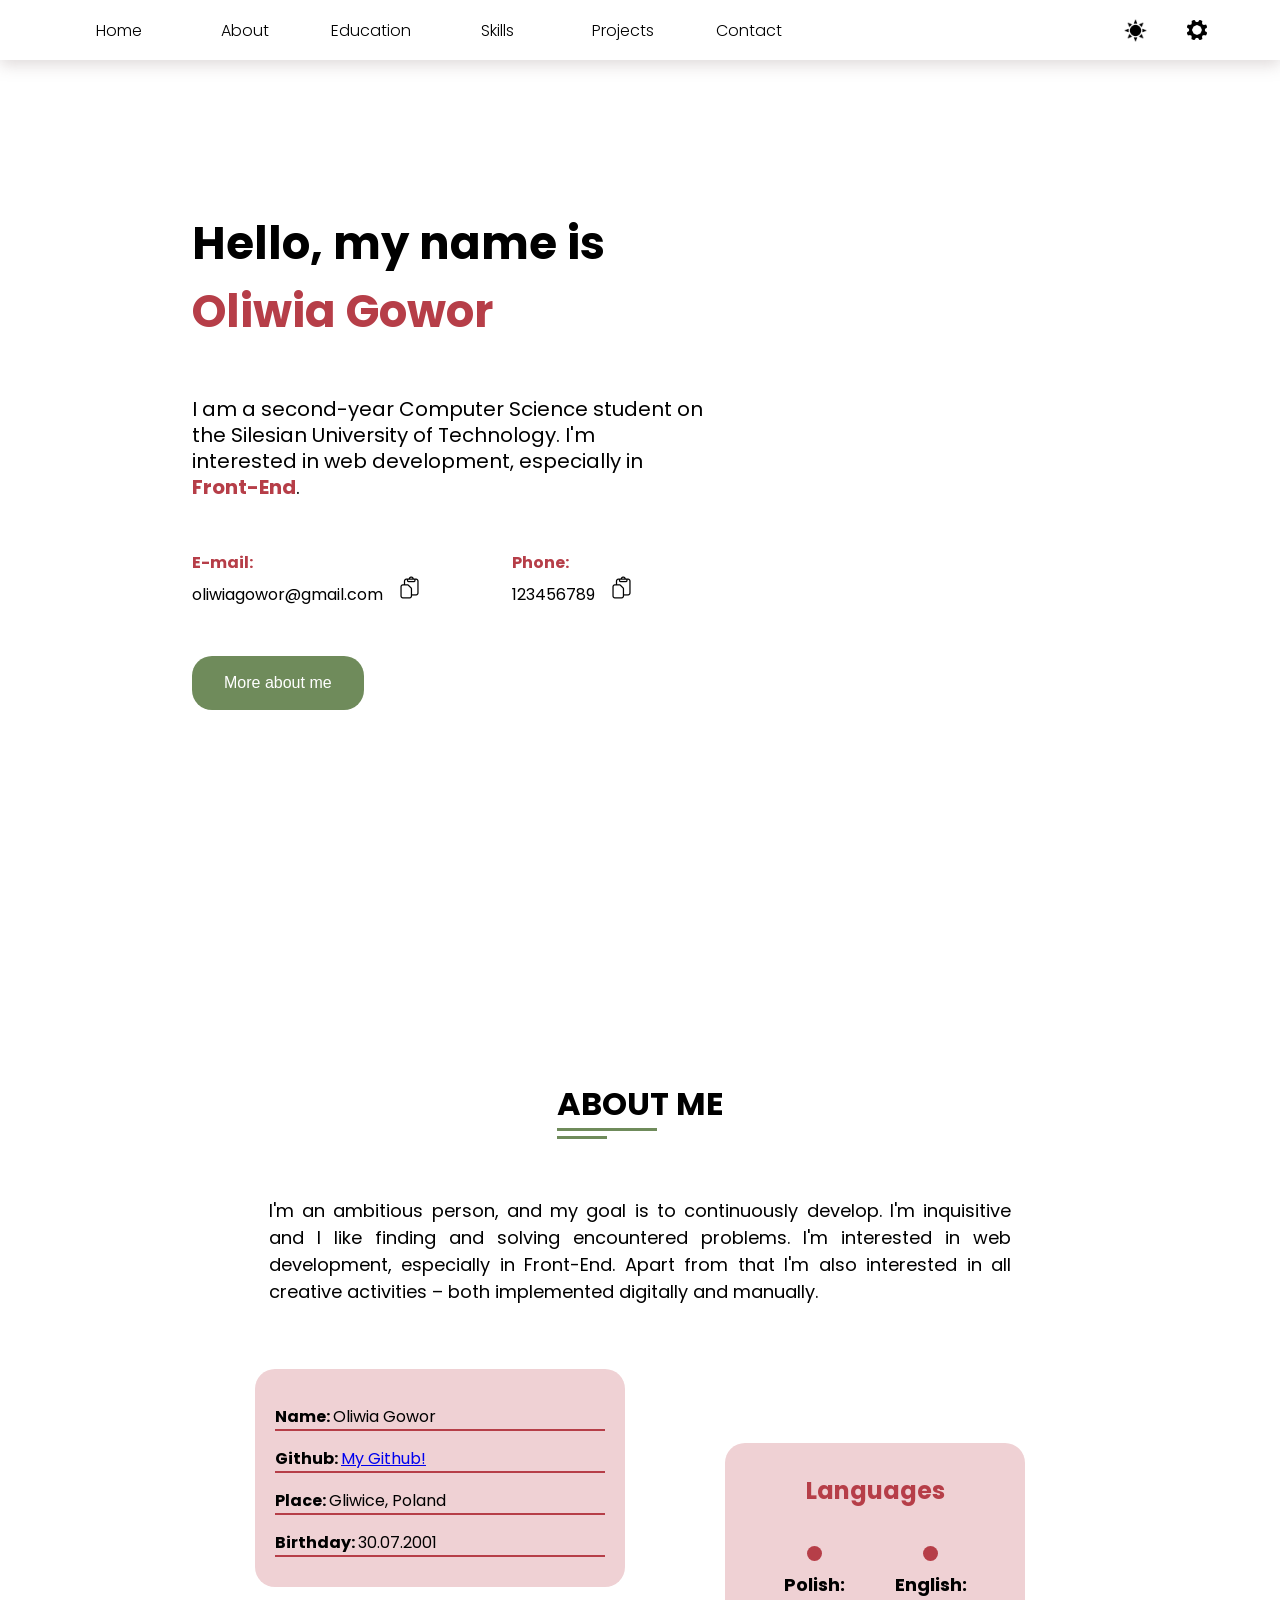
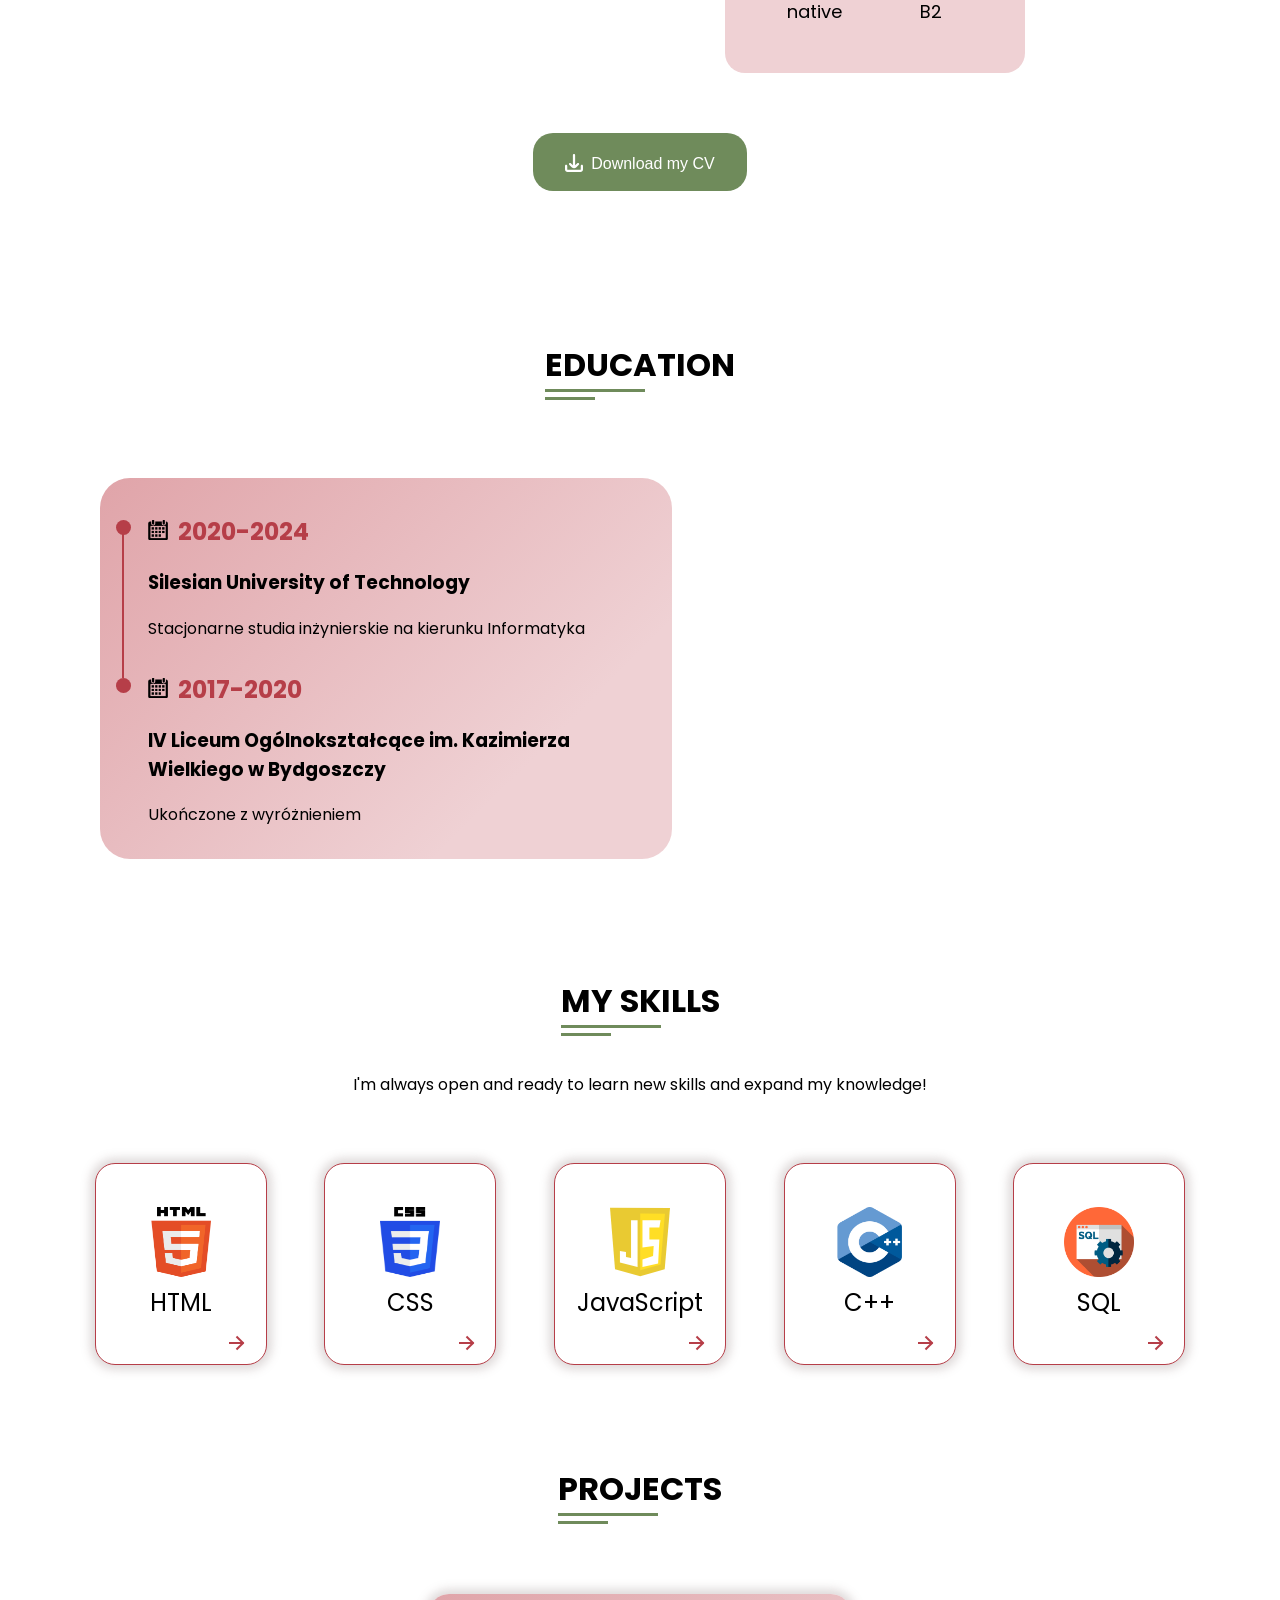
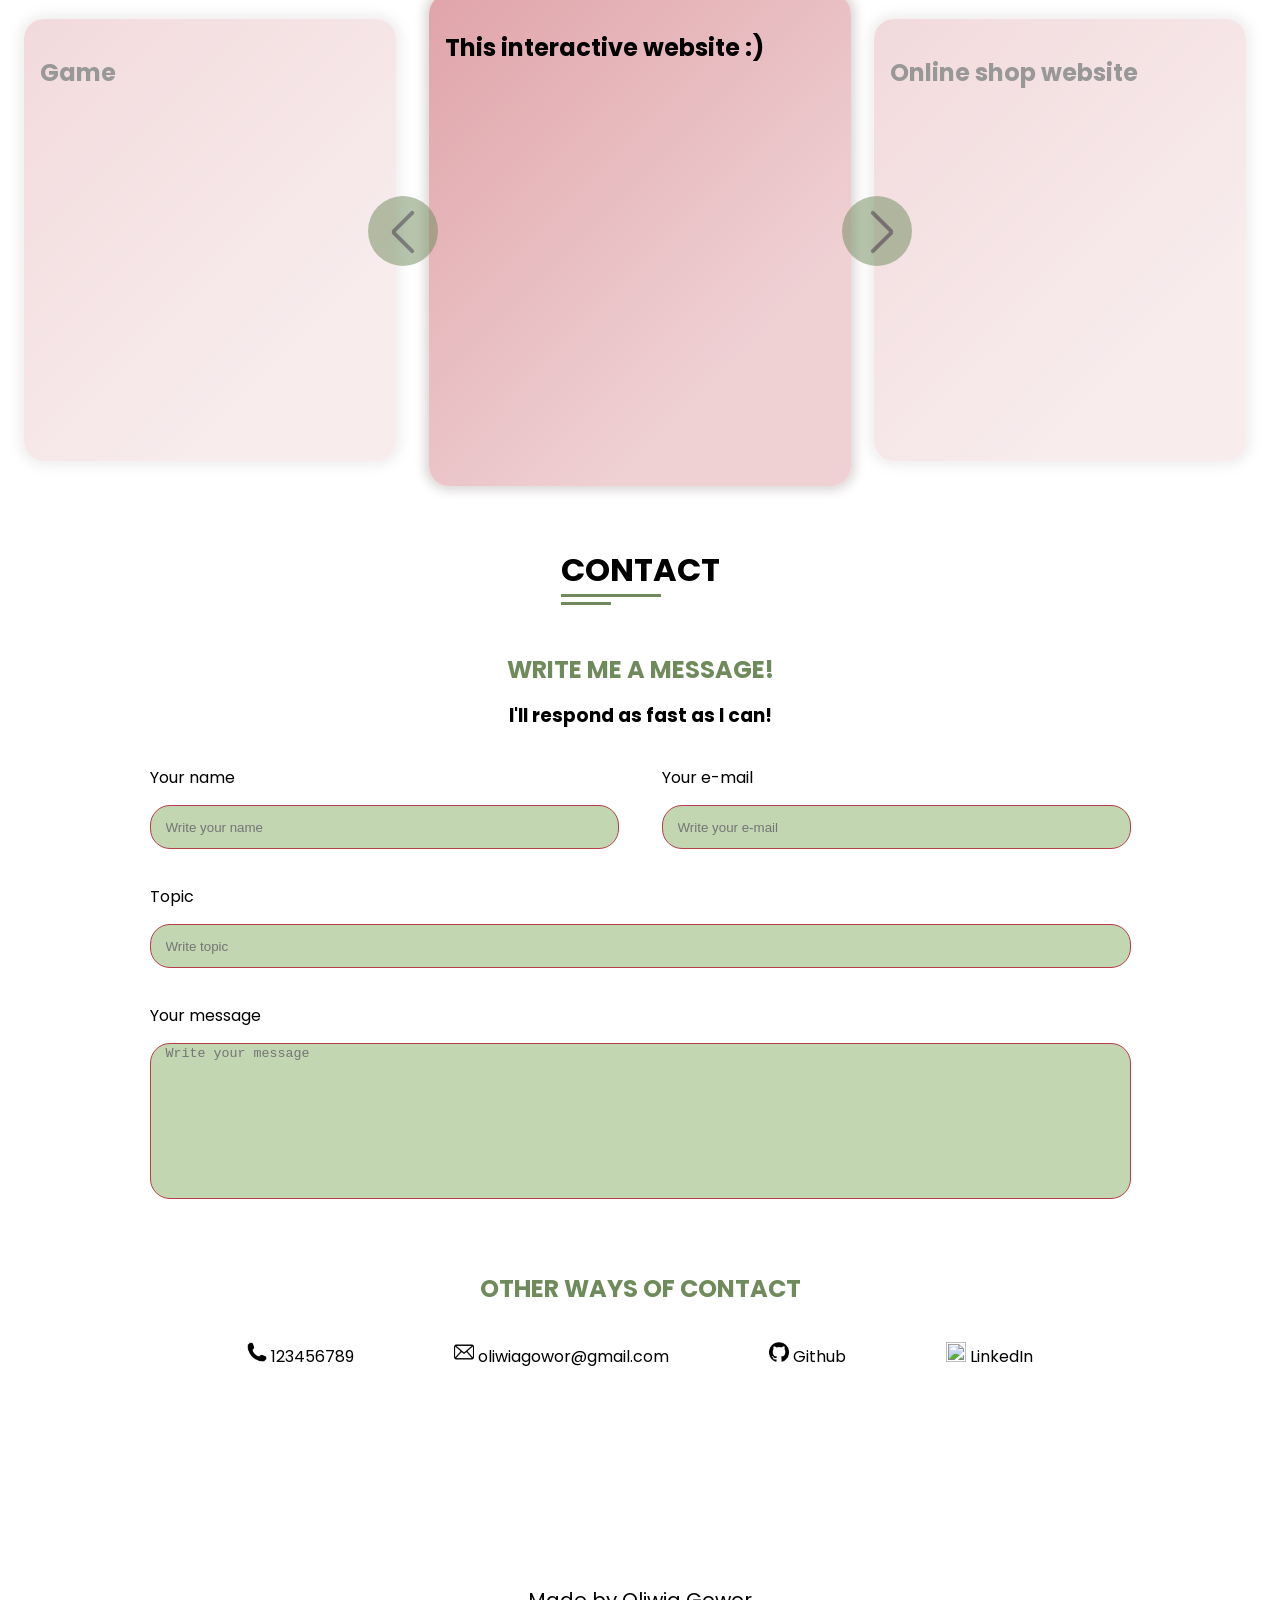
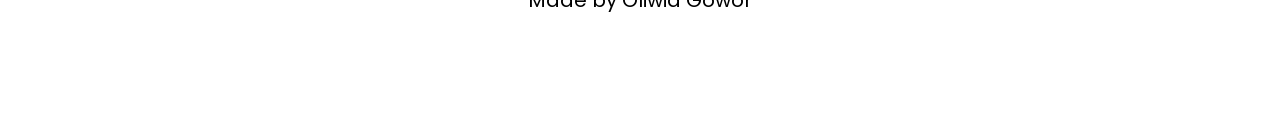
==== commit 112c570e: "changed blob colors, changed background photos and footers" ====
--- a/index.html
+++ b/index.html
@@ -137,7 +137,7 @@
                             </div>
                         </div>
                     </div>
-                    <button class="button-CV"><img src="icons/download-icon-white.png" class="download-icon" width="18px" height="18px">Download my CV</button>
+                    <button class="button-CV"><img src="icons/download-icon.svg" class="download-icon" width="18px" height="18px">Download my CV</button>
                 </div>
             </div>
                 
@@ -172,6 +172,7 @@
             
             <div class="skills" id="skills">
                 <div class="skills-container">
+                    <div class="third-blob"></div>
                     <div class="skills-header-container">
                         <h1 class="skills-header">MY SKILLS</h1>
                         <div class="lines">
@@ -309,7 +310,7 @@
                             </li>
                             <li>
                                 <a href="https://www.linkedin.com/in/oliwia-gowor/">
-                                    <img class="linkeedin-icon" src="icons/linkedin-icon-black.png" height="20px" width="20px">
+                                    <img class="linkedin-icon" src="icons/linkedin-icon-black.png" height="20px" width="20px">
                                     LinkedIn</a>
                             </li>
                         </ul>
--- a/css/colors/pink.css
+++ b/css/colors/pink.css
@@ -3,21 +3,29 @@
     --main-color-light: #EFD1D4;
     --main-color-gradient: #e0a4a9;
     --accent-color: #6f8b5b;
-    --accent-color-light: #708d5b38;
+    --accent-color-light: #c1d6b1;
 } 
 
 .main-content .home .home-background {
-    background: url(https://github.com/OliwiaGowor/Curriculum-Vitae/blob/main/photos/home-background-pink.png) no-repeat;
+    background: url(https://raw.githubusercontent.com/OliwiaGowor/Curriculum-Vitae/47225bb8a3727c05d0aa5d5d08ec34c583d01d80/photos/home-background-pink.svg) no-repeat;
 }
 
 .main-content .home .home-container .home-front-elements .home-blob {
-    background: url(/https://github.com/OliwiaGowor/Curriculum-Vitae/blob/main/photos/home-blob-pink.svg) no-repeat;
+    background: url(https://raw.githubusercontent.com/OliwiaGowor/Curriculum-Vitae/47225bb8a3727c05d0aa5d5d08ec34c583d01d80/photos/home-blob-pink.svg) no-repeat;
 }
 
 .main-content .about .about-container .second-blob {
-    background: url(https://github.com/OliwiaGowor/Curriculum-Vitae/blob/main/photos/second-blob-pink.svg) no-repeat;
+    background: url(https://raw.githubusercontent.com/OliwiaGowor/Curriculum-Vitae/47225bb8a3727c05d0aa5d5d08ec34c583d01d80/photos/second-blob-pink.svg) no-repeat;
 }
 
 .main-content .education .education-container .education-content .education-image {
-    background: url(https://github.com/OliwiaGowor/Curriculum-Vitae/blob/main/photos/education-pink.svg) no-repeat;
-}+    background: url(https://raw.githubusercontent.com/OliwiaGowor/Curriculum-Vitae/47225bb8a3727c05d0aa5d5d08ec34c583d01d80/photos/education-pink.svg) no-repeat;
+}
+
+.main-content .skills .skills-container .third-blob { 
+    background: url(https://raw.githubusercontent.com/OliwiaGowor/Curriculum-Vitae/47225bb8a3727c05d0aa5d5d08ec34c583d01d80/photos/third-blob-pink.svg) no-repeat;
+}
+
+.footer .footer-wave { 
+    background: url(https://raw.githubusercontent.com/OliwiaGowor/Curriculum-Vitae/47225bb8a3727c05d0aa5d5d08ec34c583d01d80/photos/footer-wave-pink.svg) no-repeat;
+}
--- a/css/themes/light.css
+++ b/css/themes/light.css
@@ -1,5 +1,10 @@
 :root {
     --primary-background-color: #ffffff;
     --primary-text-color: black;
-        --shadow-color: #d9d3d3d6;
+    --secondary-text-color: black;
+    --shadow-color: #d9d3d3d6;
 }
+
+.main-content .contact .contact-container .other-ways-contact .contact-elements .linkedin-icon {
+    background: url(/home/oliwia/Pulpit/Strona/icons/linkedin-icon-black.png) no-repeat;
+}
--- a/style.css
+++ b/style.css
@@ -1,4 +1,3 @@
-
 body {
     margin: 0px;
     padding: 0px;
@@ -249,13 +248,15 @@
 .page-nav .nav-container .navbar-space {
     display: flex;
     height: auto;
-    flex: 0 1 60em;
+    width: 1000px;
+    max-width: calc(65%);
 }
 
 .page-nav .nav-container .right-icons {
     display: inline-flex;
     gap: 1em;
     padding: 0 3.8em;
+    position: relative;
 }
 
 .page-nav .nav-container .right-icons img {
@@ -439,6 +440,7 @@
 main .main-content {
     display: block;
     /*background-color: rgba(247, 247, 247);*/
+    scroll-behavior: smooth;
 }
 
 .main-content .home .home-blob {
@@ -454,12 +456,12 @@
 
 .main-content .home .home-container .home-background {
     position: absolute;
-    opacity: 70%;
-    width: 120%;
+    width: 100%;
     height: 100%;
     top: 0;
-    background-size: 120% 100%;
+    left: 0;
     z-index: 0;
+    background-size: 150% 100%;
 }
 
 .main-content .home .home-container .home-front-elements {
@@ -473,6 +475,7 @@
     margin-left: 10%;
     margin-right: 10%;
     z-index: 10;
+    color: var(--secondary-text-color);
 }
 
 .main-content .home .home-container .home-front-elements .home-header .name {
@@ -520,6 +523,7 @@
 
 .main-content .home .home-container .home-front-elements .home-contact .contact-elements .contact-element .distinct {
     font-weight: bold;
+    color: var(--main-color);
 }
 
 .main-content .home .home-container .home-front-elements .home-contact .contact-elements .contact-element a {
@@ -593,11 +597,12 @@
 
 .main-content .about .about-container .second-blob {
     position: absolute;
-    height: 600px;
-    width: 905px;
-    left: 0;
+    height: 400px;
+    width: 705px;
+    left: -150px;
     background-size: contain;
     z-index: 0;
+    top: 800px;
 }
 
 .main-content .about .about-container .about-content {
@@ -612,7 +617,6 @@
     display: block;
     width: 320px;
     text-align: justify;
-    z-index: 3;
 }
 
 .main-content .about .about-container .about-content .about-text-container .about-text-header {
@@ -715,6 +719,7 @@
     color: white;
     border: 0;
     padding: 18px 32px;
+    z-index: 2;
 }
 
 .main-content .about .about-container button:active {
@@ -723,6 +728,8 @@
 }
 
 .main-content .about .about-container button img {
+    position: relative;
+    top: 3px;
     padding-right: 8px;
 }
 
@@ -846,8 +853,17 @@
     padding-top: 100px;
 }
 
+.main-content .skills .skills-container .third-blob {
+    display: none;
+}
+
+.main-content .skills .skills-container .skills-text {
+    z-index: 2;
+}
+
 .main-content .skills .skills-container .skills-header-container {
     padding-bottom: 40px;
+    z-index: 2;
 }
 
 .main-content .skills .skills-container .skills-header-container .skills-header {
@@ -876,6 +892,7 @@
     justify-content: space-evenly;
     align-items: center;
     width: 90%;
+    z-index: 2;
 }
 
 .main-content .skills .skills-container .skills-content .skills-photo {
@@ -891,7 +908,6 @@
     width: 100%;
     flex-wrap: wrap;
     gap: 5%;
-
 }
 
 .main-content .skills .skills-container .skills-content .skills-elements li {
@@ -905,7 +921,7 @@
     width: 140px;
     height: 170px;
     box-shadow: 0 0 10px 5px var(--shadow-color);
-    /*background-color: var(--main-color-light);*/    
+    background-color: var(--primary-background-color);   
     margin: 50px 0px 0px 0px;
 }
 
@@ -993,7 +1009,7 @@
 
 .main-content .projects .projects-container .projects-content {
     color: var(--secondary-text-color);
-
+    z-index: 2;
 }
 
 .main-content .projects .projects-container .projects-content .slide-buttons {
@@ -1149,7 +1165,7 @@
 }
 
 .main-content .contact .contact-container .contact-form .form-header {
-    color: var(--main-color);
+    color: var(--accent-color);
     margin: 7px;
 }
 
@@ -1228,7 +1244,7 @@
 }
 
 .main-content .contact .contact-container .other-ways-contact .header-other-ways {
-    color: var(--main-color);
+    color: var(--accent-color);
     margin-top: 50px;
 }
 
@@ -1264,7 +1280,7 @@
     list-style: none;
     padding: 0;
     position: relative;
-    bottom: -260px;
+    bottom: -200px;
     margin: 0;
     z-index: 5;
     font-size: 20px;
@@ -1272,10 +1288,8 @@
 
 .footer .footer-wave {
     position: relative;
-    background: url(photos/footer-wave.png) no-repeat;
-    background-size: 120% 319px;
     width: 100%;
-    height: 319px;
+    height: 320px;
     z-index: 0;
     bottom: 0;
 }
@@ -1325,16 +1339,15 @@
         color: var(--primary-text-color);
     }
 
-    .main-content .home .home-background .home-container {
-        background-size: 1920px 900px;
-        width: 100%;
-    }
-
     .main-content .home .home-container {
         padding-top: 180px;
         padding-bottom: 350px;
     }
 
+    .main-content .home .home-container .home-background  {
+        background-size: 100% 100%;
+        width: 100%;
+    }
     .main-content .skills .skills-container .skills-header-container {
         padding-bottom: 20px;
     }
@@ -1407,6 +1420,13 @@
         margin-left: 15%;
     }
 
+    .main-content .about .about-container .second-blob {
+        height: 600px;
+        width: 905px;
+        left: -150px;
+        top: 350px;
+    }
+
     .main-content .about .about-container .about-header-container {
         padding-bottom: 40px;
     }      
@@ -1448,13 +1468,24 @@
     }
 
     .main-content .education .education-content .education-elements {
-        width: 550px;
+        width: 540px;
         padding-right: 1em;
     }
 
     .main-content .education .education-content .education-elements .vertical-line {
         height: 150px;
     }
+
+    .main-content .skills .skills-container .third-blob {
+        position: absolute;
+        display: inline-block;
+        height: 756px;
+        width: 801px;
+        right: -150px;
+        background-size: contain;
+        z-index: 0;
+        top: 2600px;
+    }    
 
     .main-content .projects .projects-container .projects-content .slide-buttons {
         position: relative;
@@ -1499,21 +1530,21 @@
     }
 
     .main-content .projects .projects-container .projects-content .projects-elements .project-element {
-        width: 300px;
-        height: 400px;
+        width: 340px;
+        height: 410px;
     }
     
     .main-content .projects .projects-container .projects-content .projects-elements .project-element.left {
-        transform: translate(-400px, 25px);  
+        transform: translate(-430px, 25px);  
     }
     
     .main-content .projects .projects-container .projects-content .projects-elements .project-element.middle {
-            height: 450px;
-            width: 350px;
-        }
+            height: 460px;
+            width: 390px;
+    }
     
     .main-content .projects .projects-container .projects-content .projects-elements .project-element.right {
-        transform: translate(400px, 25px);  
+        transform: translate(420px, 25px);  
     }
     
     .main-content .contact .contact-container .contact-form {
@@ -1556,11 +1587,6 @@
         width: 600px;
         z-index: 0;
     }
-
-    .footer .footer-wave {
-        background-size: 100% 319px;
-    }
-
 }
 
 @media screen and (max-width: 1162px) {
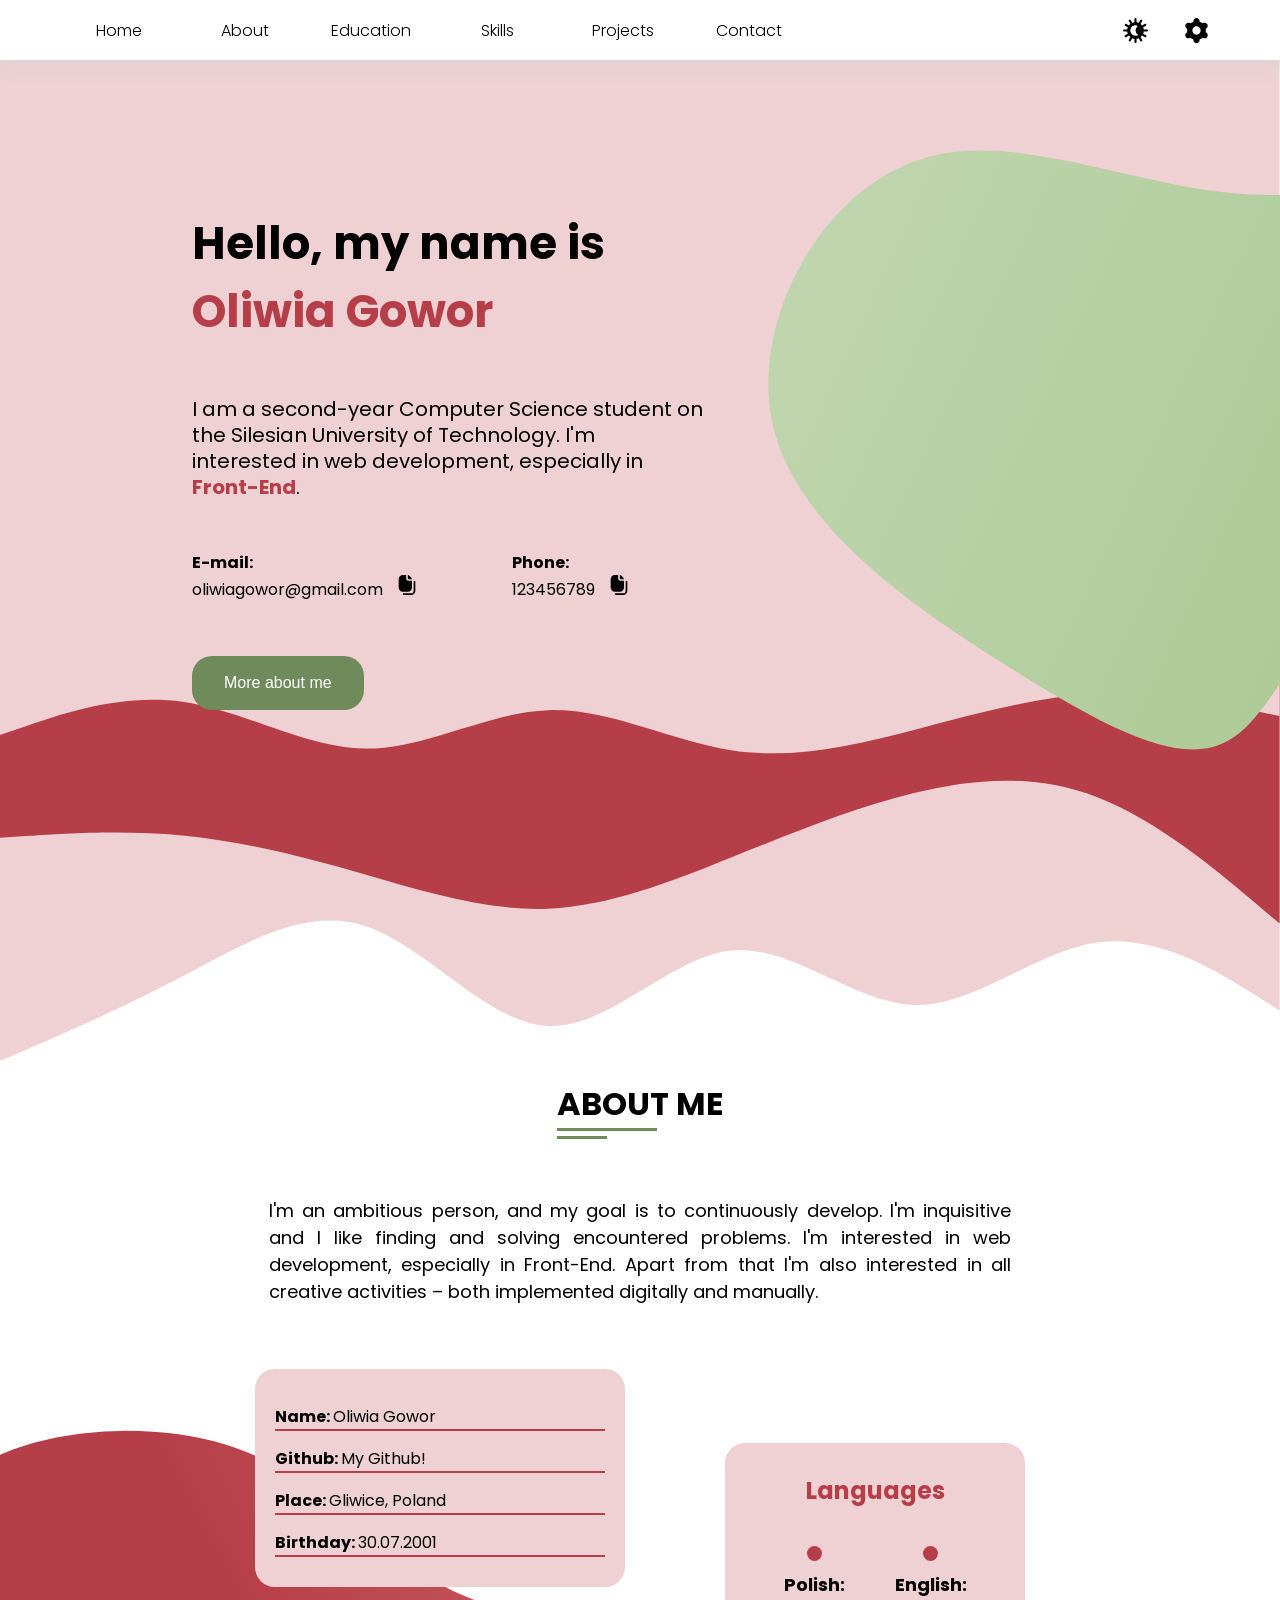
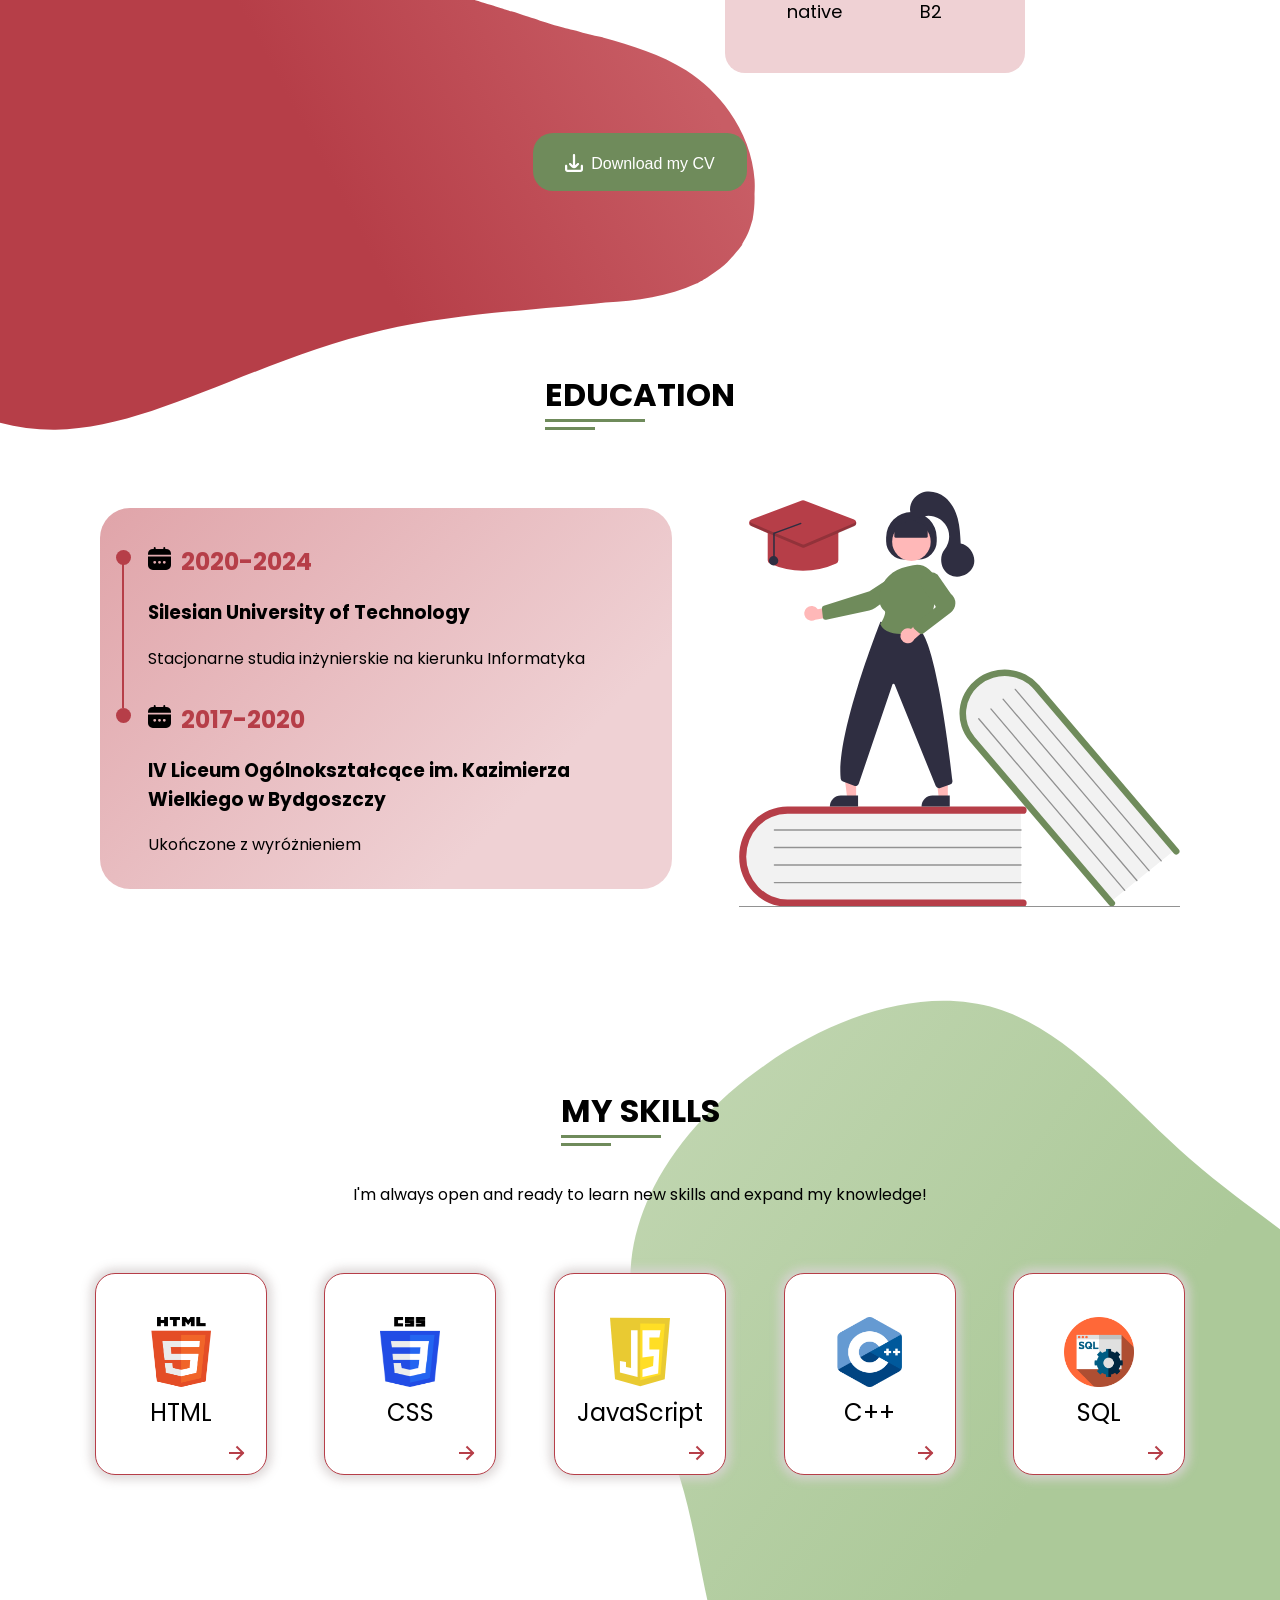
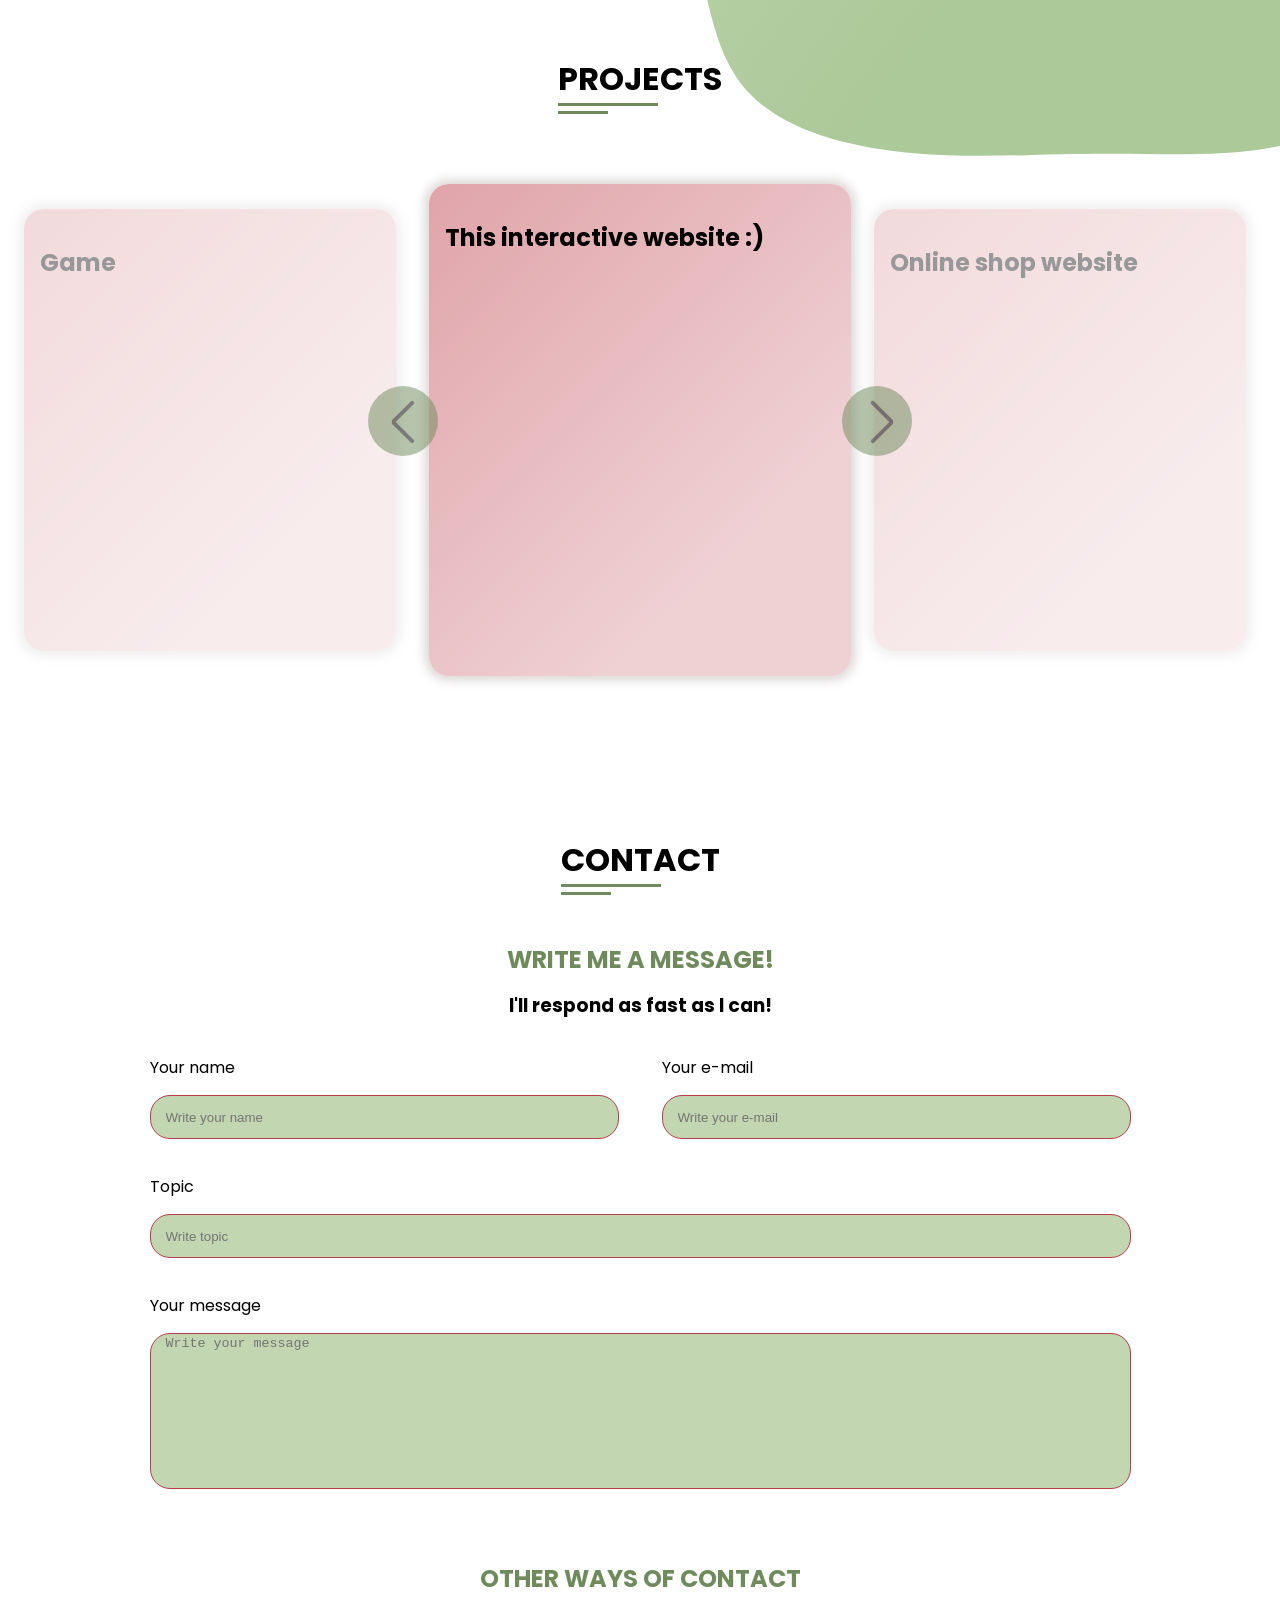
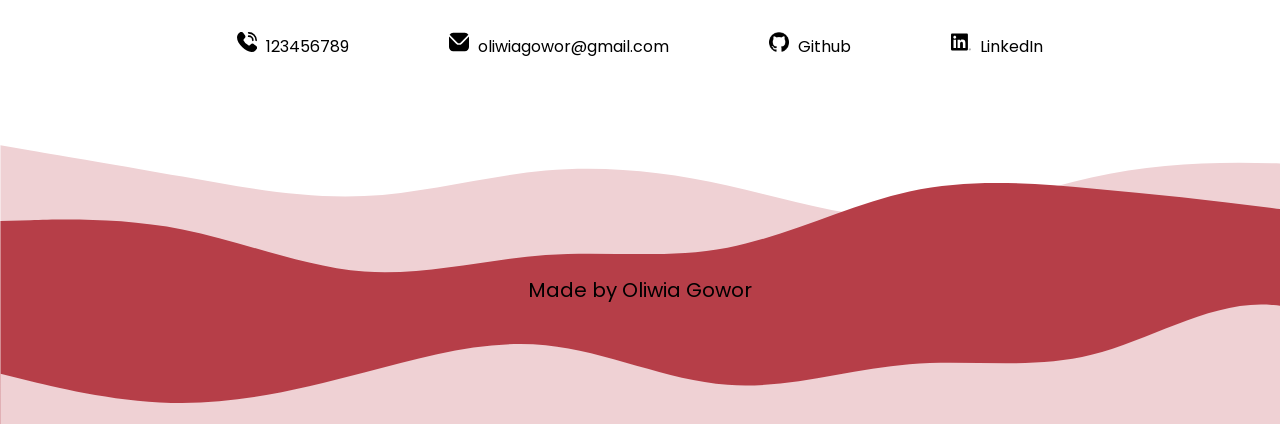
==== commit 7bbb91f7: "added black and white icons for themes, minor corrections" ====
--- a/index.html
+++ b/index.html
@@ -31,27 +31,21 @@
                     <li class="nav-element"><a href="#education">Education</a></li>
                     <li class="nav-element"><a href="#skills">Skills</a></li>
                     <li class="nav-element"><a href="#projects">Projects</a></li>
-                    <li class="nav-element"><a href="#contact">Contact</a> <!--<div class="dropdown-arrow"></div>
-                        <div class="contact-dropdown">
-                            <ul>
-                                <li>Phone: <a href="tel:123456789">123456789</a></li>
-                                <li>E-mail: <a href="mailto:oliwiagowor@gmail.com">oliwiagowor@gmail.com</a></li>
-                                <li><a href="https://github.com/OliwiaGowor">Github</a></li>
-                            </ul>
-                        </div>--> 
-                    </li>
+                    <li class="nav-element"><a href="#contact">Contact</a></li>
                 </ul> 
             </div>                  
             <div class="navbar-space"></div>
             <div class="right-icons">
-                <div class="theme-icon">
-                    <button class="theme-button"><img src="icons/sun-icon-black.png" class="sun-icon" id="sun-icon-black" width="25px" height="25px">
-                    <img src="icons/sun-icon-white.png" class="sun-icon" id="sun-icon-white" width="25px" height="25px"></button> 
-                </div>
-                <div class="settings-icon">
-                    <div class="settings-icon-box">
-                        <img src="icons/settings-icon-black.png" class="settings-icon-black" width="20px" height="20px">
-                        <img src="icons/settings-icon-white.png" class="settings-icon-white" width="20px" height="20px">
+                <div class="theme-icon-container">
+                    <button class="theme-button">
+                        <img src="icons/sun-icon-black.svg" class="theme-icon" id="theme-icon-black" width="25px" height="25px">
+                        <img src="icons/sun-icon-white.svg" class="theme-icon" id="theme-icon-white" width="25px" height="25px">
+                    </button> 
+                </div>
+                <div class="settings-icon-container">
+                    <div class="settings-button">
+                        <img src="icons/settings-icon-black.svg" class="settings-icon" id="settings-icon-black" width="25px" height="25px">
+                        <img src="icons/settings-icon-white.svg" class="settings-icon" id="settings-icon-white" width="25px" height="25px">
                         <div class="settings-dropdown">
                             <h1 class="settings-header">Theme color</h1>
                             <ul class="color-circle-elements">
@@ -85,12 +79,12 @@
                                 <li class="contact-element"> 
                                     <div class="distinct">E-mail: </div>
                                     <a href="mailto:oliwiagowor@gmail.com">oliwiagowor@gmail.com</a> 
-                                    <div class="copy"><img src="icons/copy-to-clipboard-icon-black.png" class="copy-icon" height="25px" width="25px"></div>
+                                    <div class="copy"><img src="icons/copy-to-clipboard-icon-black.svg" class="copy-icon" height="20px" width="20px"></div>
                                 </li>
                                 <li class="contact-element">
                                     <div class="distinct">Phone: </div>
                                     <a href="tel:123456789">123456789</a> 
-                                    <div class="copy"><img src="icons/copy-to-clipboard-icon-black.png" class="copy-icon" height="25px" width="25px"></div>
+                                    <div class="copy"><img src="icons/copy-to-clipboard-icon-black.svg" class="copy-icon" height="20px" width="20px"></div>
                                 </li>
                             </ul>
                         </div>
@@ -295,23 +289,27 @@
                         <ul class="contact-elements">
                             <li> 
                                 <a href="tel:123456789">
-                                    <img class="phone-icon" src="icons/phone-icon-black.png" height="20px" width="20px"> 
-                                123456789</a>
+                                    <div class="phone-icon"></div>
+                                123456789
+                                </a>
                             </li>
                             <li>
                                 <a href="mailto:oliwiagowor@gmail.com">
-                                    <img class="email-icon" src="icons/email-icon-black.png" height="20px" width="20px">
-                                    oliwiagowor@gmail.com</a>
+                                    <div class="email-icon"></div>
+                                    oliwiagowor@gmail.com
+                                </a>
                             </li>
                             <li>
                                 <a href="https://github.com/OliwiaGowor">
-                                    <img class="github-icon" src="icons/github-icon-black.png" height="20px" width="20px">
-                                    Github</a>
+                                    <div class="github-icon"></div>
+                                    Github
+                                </a>
                             </li>
                             <li>
                                 <a href="https://www.linkedin.com/in/oliwia-gowor/">
-                                    <img class="linkedin-icon" src="icons/linkedin-icon-black.png" height="20px" width="20px">
-                                    LinkedIn</a>
+                                    <div class="linkedin-icon"></div>
+                                    LinkedIn
+                                </a>
                             </li>
                         </ul>
                     </div>
--- a/css/colors/pink.css
+++ b/css/colors/pink.css
@@ -7,25 +7,25 @@
 } 
 
 .main-content .home .home-background {
-    background: url(https://raw.githubusercontent.com/OliwiaGowor/Curriculum-Vitae/47225bb8a3727c05d0aa5d5d08ec34c583d01d80/photos/home-background-pink.svg) no-repeat;
+    background: url(../../photos/home-background-pink.svg) no-repeat;
 }
 
 .main-content .home .home-container .home-front-elements .home-blob {
-    background: url(https://raw.githubusercontent.com/OliwiaGowor/Curriculum-Vitae/47225bb8a3727c05d0aa5d5d08ec34c583d01d80/photos/home-blob-pink.svg) no-repeat;
+    background: url(../../photos/home-blob-pink.svg) no-repeat;
 }
 
 .main-content .about .about-container .second-blob {
-    background: url(https://raw.githubusercontent.com/OliwiaGowor/Curriculum-Vitae/47225bb8a3727c05d0aa5d5d08ec34c583d01d80/photos/second-blob-pink.svg) no-repeat;
+    background: url(../../photos/second-blob-pink.svg) no-repeat;
 }
 
 .main-content .education .education-container .education-content .education-image {
-    background: url(https://raw.githubusercontent.com/OliwiaGowor/Curriculum-Vitae/47225bb8a3727c05d0aa5d5d08ec34c583d01d80/photos/education-pink.svg) no-repeat;
+    background: url(../../photos/education-pink.svg) no-repeat;
 }
 
 .main-content .skills .skills-container .third-blob { 
-    background: url(https://raw.githubusercontent.com/OliwiaGowor/Curriculum-Vitae/47225bb8a3727c05d0aa5d5d08ec34c583d01d80/photos/third-blob-pink.svg) no-repeat;
+    background: url(../../photos/third-blob-pink.svg) no-repeat;
 }
 
 .footer .footer-wave { 
-    background: url(https://raw.githubusercontent.com/OliwiaGowor/Curriculum-Vitae/47225bb8a3727c05d0aa5d5d08ec34c583d01d80/photos/footer-wave-pink.svg) no-repeat;
+    background: url(../../photos/footer-wave-pink.svg) no-repeat;
 }
--- a/css/themes/light.css
+++ b/css/themes/light.css
@@ -5,6 +5,38 @@
     --shadow-color: #d9d3d3d6;
 }
 
+.page-nav .nav-container .right-icons .theme-icon-container #theme-icon-white, .page-nav .nav-container .right-icons .settings-icon-container #settings-icon-white {
+    opacity: 0;
+}
+
+.page-nav .nav-container .right-icons .theme-icon-container #theme-icon-black, .page-nav .nav-container .right-icons .settings-icon-container #settings-icon-black {
+    opacity: 1;
+}
+
+.page-nav .nav-container .right-icons .theme-icon-container .theme-button:hover #theme-icon-black, .page-nav .nav-container .right-icons .settings-button:hover #settings-icon-black {
+    opacity: 0;
+}
+
+.page-nav .nav-container .right-icons .theme-icon-container .theme-button:hover #theme-icon-white, .page-nav .nav-container .right-icons .settings-button:hover #settings-icon-white {
+    opacity: 1;
+}
+
+.main-content .contact .contact-container .other-ways-contact .contact-elements .phone-icon {
+    background: url(../../icons/phone-icon-black.svg) no-repeat; 
+    background-size: contain;
+}
+
+.main-content .contact .contact-container .other-ways-contact .contact-elements .email-icon {
+    background: url(../../icons/email-icon-black.svg) no-repeat; 
+    background-size: contain;
+}
+
+.main-content .contact .contact-container .other-ways-contact .contact-elements .github-icon {
+    background: url(../../icons/github-icon-black.png) no-repeat; 
+    background-size: contain;
+}
+
 .main-content .contact .contact-container .other-ways-contact .contact-elements .linkedin-icon {
-    background: url(/home/oliwia/Pulpit/Strona/icons/linkedin-icon-black.png) no-repeat;
-}+    background: url(../../icons/linkedin-icon-black.svg) no-repeat; 
+    background-size: contain;
+}
--- a/style.css
+++ b/style.css
@@ -169,82 +169,6 @@
     color: var(--primary-text-color);
 }
 
-/*
-.page-nav .nav-container .header-nav .dropdown-arrow {
-    height: 0;
-    width: 0;
-    border-left: 7px solid transparent;
-    border-right: 7px solid transparent;
-    border-top: 7px solid #000000;
-    position: relative;
-    left: 3%;
-  }
-  
-.page-nav .nav-container .header-nav .nav-elements li:hover .dropdown-arrow {
-    border-left: 7px solid transparent;
-    border-right: 7px solid transparent;
-    border-bottom: 7px solid var(--main-color);
-    border-top: 7px solid transparent;
-    bottom: 4%;
-}
-
-.page-nav .nav-container .header-nav .contact-dropdown {
-    position: fixed;
-    display: flex;
-    justify-content: center;
-    align-items: center;
-    top: 60px;
-    left: 0;
-    width: 100%;  
-    background-color: #b0ababe8;
-    visibility: hidden;
-    opacity: 0;
-    transition: visibility 0s, opacity 0.5s;
-    height: auto;
-    color: black;
-    box-shadow: 0 5px 5px var(--shadow-color);
-}
-
-.page-nav .nav-container .header-nav .contact-dropdown ul{
-    display: inline-flex;
-    flex-direction: row;
-    flex-wrap: nowrap;
-    justify-content: center;
-    list-style: none;
-    padding: 0;
-    text-align: center;
-    gap: 1em; 
-}
-
-.page-nav .nav-container .header-nav .contact-dropdown li{
-    height: 60px;
-    width: 150px;
-    border-radius: 10%;
-    padding: 0.5em;
-    display: inline-flex;
-    align-items: center; 
-    flex-direction: column;
-    flex-wrap: nowrap;
-    justify-content: center;
-    gap: 5px;
-    color: black;
-}
-
-.page-nav .nav-container .header-nav .nav-elements li:hover .contact-dropdown a {
-    color: black;
-}
-
-.page-nav .nav-container .header-nav .nav-elements .contact-dropdown li:hover a { 
-    color:var(--main-color);
-    transition: 0.1s;
-}
-
-.page-nav .nav-container .header-nav .contact:hover .contact-dropdown, .header-nav .contact .contact-dropdown:hover {
-    visibility: visible;
-    opacity: 1;
-    transition: 0.1s;
-} 
-*/
 .page-nav .nav-container .navbar-space {
     display: flex;
     height: auto;
@@ -263,79 +187,53 @@
     cursor: pointer;
 }
 
-.page-nav .nav-container .right-icons .theme-icon .theme-button, .page-nav .nav-container .right-icons .settings-icon {
+.page-nav .nav-container .right-icons .theme-icon-container, .page-nav .nav-container .right-icons .settings-icon-container {
+    display: flex;
+    justify-content: center;
+    align-items: center;
+    height: 60px;
+    width: 45px;
+}
+
+.page-nav .nav-container .right-icons .theme-icon-container .theme-button, .page-nav .nav-container .right-icons .settings-icon-container .settings-button {
     position: relative;
     height: 45px;
     width: 45px;
     border-radius: 15%;
-    display: inline-flex;
-    align-items: center;
-    justify-content: center;
+    display: flex;
+    justify-content: center;
+    align-items: center;
     transition: background-color .01s;
-}
-
-.page-nav .nav-container .right-icons .theme-icon .theme-button {
     border: none;
     background-color: var(--primary-background-color);
 }
 
-.page-nav .nav-container .right-icons .settings-icon .settings-icon-box {
-    height: 60px;
-    width: 45px;
-}
-
-.page-nav .nav-container .right-icons .theme-icon .theme-button:hover, .page-nav .nav-container .right-icons .settings-icon:hover {
+.page-nav .nav-container .right-icons .theme-icon-container .theme-button:hover, .page-nav .nav-container .right-icons .settings-icon-container .settings-button:hover {
     background-color: #d9d3d39c;
 }
 
-.page-nav .nav-container .right-icons .theme-icon .theme-button:active {
+.page-nav .nav-container .right-icons .theme-icon-container .theme-button .theme-icon:active {
     background-color: #a59f9f9c;
 }
 
-.page-nav .nav-container .right-icons .theme-icon .theme-button  #sun-icon-white {
-    opacity: 0;
+.page-nav .nav-container .right-icons .theme-icon-container #theme-icon-white, .page-nav .nav-container .right-icons .settings-icon-container #settings-icon-white {
     position: relative;
     right: 13px;
-    bottom: 0;
-    transition: opacity .01s;
-}
-
-.page-nav .nav-container .right-icons .theme-icon .theme-button #sun-icon-black {
-    position: relative;
-    left: 12px;
-    bottom: 0;
-}
-
-.page-nav .nav-container .right-icons .settings-icon .settings-icon-white {
-    opacity: 0;
-    position: relative;
-    top: 20px;
-    right: 11px;
-    bottom: 0;
-    transition: opacity .01s;
-}
-
-.page-nav .nav-container .right-icons .settings-icon .settings-icon-black {
-    position: relative;
-    top: 20px;
+}
+
+.page-nav .nav-container .right-icons .theme-icon-container #theme-icon-black, .page-nav .nav-container .right-icons .settings-icon-container #settings-icon-black {
+    position: relative;
     left: 12.5px;
-    bottom: 0;
-}
-.page-nav .nav-container .right-icons .theme-icon .theme-button:hover #sun-icon-black, .page-nav .nav-container .right-icons .settings-icon:hover .settings-icon-black {
+}
+
+.page-nav .nav-container .right-icons .theme-icon-container .theme-button:hover #theme-icon-black, .page-nav .nav-container .right-icons .settings-button:hover #settings-icon-black, .page-nav .nav-container .right-icons .theme-icon-container .theme-button:hover #theme-icon-white, .page-nav .nav-container .right-icons .settings-button:hover #settings-icon-white  {
     transition: 1s;
     rotate: 360deg;
-    opacity: 0;
-}
-
-.page-nav .nav-container .right-icons .theme-icon .theme-button:hover #sun-icon-white, .page-nav .nav-container .right-icons .settings-icon:hover .settings-icon-white {
-    transition: 1s;
-    rotate: 360deg;
-    opacity: 1;
-}
-
-.page-nav .nav-container .right-icons .settings-icon .settings-dropdown {
+}
+
+.page-nav .nav-container .right-icons .settings-icon-container .settings-dropdown {
     position: fixed;
-    display: flex;
+    display: none;
     flex-direction: column;
     justify-content: center;
     align-items: center;
@@ -344,28 +242,24 @@
     width: 100px;  
     height: auto;
     background-color: var(--primary-background-color);
-    visibility: hidden;
-    opacity: 0;
-    transition: visibility 0s, opacity 0.5s;
     color: black;
     box-shadow: 0 5px 5px var(--shadow-color);
     border: 1px solid var(--shadow-color);
     z-index: 99;
 }
 
-.page-nav .nav-container .right-icons .settings-icon-box:hover .settings-dropdown, .page-nav .nav-container .right-icons .settings-icon .settings-dropdown:hover{
-    visibility: visible;
-    opacity: 1;
+.page-nav .nav-container .right-icons .settings-icon-container:hover .settings-dropdown, .page-nav .nav-container .right-icons .settings-icon-container .settings-dropdown:hover{
+    display: flex;
     transition: 0.1s;
 } 
 
-.page-nav .nav-container .right-icons .settings-icon .settings-dropdown .settings-header {
+.page-nav .nav-container .right-icons .settings-icon-container .settings-dropdown .settings-header {
     font-size: 1em;
     padding: 0 1em;
     text-align: center;
 }
 
-.page-nav .nav-container .right-icons .settings-icon .settings-dropdown ul.color-circle-elements{
+.page-nav .nav-container .right-icons .settings-icon-container .settings-dropdown ul.color-circle-elements{
     list-style: none;
     padding-bottom: 1em;
     padding-left: 0;
@@ -379,50 +273,47 @@
     margin: 0;
 }
 
-.page-nav .nav-container .right-icons .settings-icon .settings-dropdown .color-circle-elements li {
+.page-nav .nav-container .right-icons .settings-icon-container .settings-dropdown .color-circle-elements li {
     display: inline-flex;
     align-items: center; 
     flex-direction: column;
     flex-wrap: nowrap;
     justify-content: center;
-    height: 40px;
-    width: 40px;
+    height: 45px;
+    width: 45px;
     border-radius: 50%; 
     transition: background-color .01s;
     cursor: pointer;
 }
 
-.page-nav .nav-container .right-icons .settings-icon .settings-dropdown .color-circle-elements li:hover {
+.page-nav .nav-container .right-icons .settings-icon-container .settings-dropdown .color-circle-elements li:hover {
     background-color: #d9d3d39c;
 }
 
-.page-nav .nav-container .right-icons .settings-icon .settings-dropdown .color-circle-elements .color-circle-pink {
+.page-nav .nav-container .right-icons .settings-icon-container .settings-dropdown .color-circle-elements .color-circle div {
     height: 30px;
     width: 30px;
     border-radius: 50%; 
+}
+
+.page-nav .nav-container .right-icons .settings-icon-container .settings-dropdown .color-circle-elements .color-circle-pink {
     background-color: #B63E48;
 }
 
 
-.page-nav .nav-container .right-icons .settings-icon .settings-dropdown .color-circle-elements .color-circle-green {
-    height: 30px;
-    width: 30px;
-    border-radius: 50%; 
+.page-nav .nav-container .right-icons .settings-icon-container .settings-dropdown .color-circle-elements .color-circle-green { 
     background-color: green;
 }
 
-.page-nav .nav-container .right-icons .settings-icon .settings-dropdown .color-circle-elements .color-circle-blue {
-    height: 30px;
-    width: 30px;
-    border-radius: 50%; 
+.page-nav .nav-container .right-icons .settings-icon-container .settings-dropdown .color-circle-elements .color-circle-blue {
     background-color: blue;
 }
 
-.page-nav .nav-container .right-icons .settings-icon li:hover .settings-dropdown a{
+.page-nav .nav-container .right-icons .settings-icon-container li:hover .settings-dropdown a{
     color: black;
 }
 
-.page-nav .nav-container .right-icons .settings-icon .settings-dropdown li:hover a{
+.page-nav .nav-container .right-icons .settings-icon-container .settings-dropdown li:hover a{
     color: var(--main-color);
     transition: 0.1s;
 }
@@ -523,7 +414,7 @@
 
 .main-content .home .home-container .home-front-elements .home-contact .contact-elements .contact-element .distinct {
     font-weight: bold;
-    color: var(--main-color);
+    color: var(--secondary-text-color);
 }
 
 .main-content .home .home-container .home-front-elements .home-contact .contact-elements .contact-element a {
@@ -567,7 +458,7 @@
     justify-content: center;
     position: relative;
     width: 100%;
-    margin-bottom: 50px;
+    margin-bottom: 180px;
 }
 
 .main-content .about .about-container .about-header-container {
@@ -659,6 +550,11 @@
     padding-top: 15px;
 }
 
+.main-content .about .about-container .about-content .about-grid .about-elements-grid li a {
+    text-decoration: none;
+    color: inherit;
+}
+
 .main-content .about .about-container .about-content .about-grid .languages-container {
     display: flex;
     flex-direction: column;
@@ -742,7 +638,7 @@
 
 .main-content .education .education-container {
     width: 100%;
-    padding-top: 100px;
+    margin-bottom: 180px;
 }
 
 .main-content .education .education-container .education-header-container {
@@ -835,22 +731,21 @@
 
 .main-content .education .education-content .education-elements .education-element .calendar-icon {
     display: inline-flex;
-    background-image: url("icons/calendar-icon-black.png");
-    height: 20px;
-    width: 20px;
+    background-image: url("icons/calendar-icon-black.svg");
+    height: 23px;
+    width: 23px;
     background-position: center;
     background-repeat: no-repeat;
-    background-size: cover;
+    background-size: contain;
     margin-right: 10px;
 }
 
-.main-content .skills .skills-container
-{
-    display: flex;
-    flex-direction: column;
-    justify-content: center;
-    align-items: center;
-    padding-top: 100px;
+.main-content .skills .skills-container {
+    display: flex;
+    flex-direction: column;
+    justify-content: center;
+    align-items: center;
+    margin-bottom: 180px;
 }
 
 .main-content .skills .skills-container .third-blob {
@@ -859,6 +754,8 @@
 
 .main-content .skills .skills-container .skills-text {
     z-index: 2;
+    width: 65%;
+    text-align: center;
 }
 
 .main-content .skills .skills-container .skills-header-container {
@@ -927,6 +824,7 @@
 
 .main-content .skills .skills-container .skills-content .skills-elements li:hover {
     background-color: var(--accent-color-light);
+    color: var(--secondary-text-color);
     transition: 0.1s;
 }
 
@@ -979,8 +877,7 @@
     flex-direction: column;
     justify-content: space-around;
     align-items: center;
-    padding-bottom: 5em;
-    padding-top: 100px;
+    margin-bottom: 180px;
 }
 
 .main-content .projects .projects-container .projects-header-container {
@@ -1117,8 +1014,7 @@
     transition: 1s;
 }
 
-.main-content .contact .contact-container
-{
+.main-content .contact .contact-container {
     display: flex;
     flex-direction: column;
     align-items: center;
@@ -1258,13 +1154,20 @@
     padding-left: 0;
 }
 
-.main-content .contact .contact-container .other-ways-contact .contact-elements li a{
-    color: black;
+.main-content .contact .contact-container .other-ways-contact .contact-elements li a {
+    color: var(--primary-text-color);
     text-decoration: none;
 }
 
 .main-content .contact .contact-container .other-ways-contact .contact-elements li a:hover {
     color: var(--main-color);
+}
+
+.main-content .contact .contact-container .other-ways-contact .contact-elements li a div {
+    display: inline-block;
+    width: 20px;
+    height: 20px;
+    margin-right: 5px;
 }
 
 footer .footer {
@@ -1354,9 +1257,6 @@
 
     .main-content .skills .skills-container .skills-content .skills-photo {
         display: none;
-    }
-
-    .main-content .skills .skills-container .skills-content .skills-elements {
     }
 
     .main-content .skills .skills-container .skills-content .skills-elements li {
@@ -1490,7 +1390,7 @@
     .main-content .projects .projects-container .projects-content .slide-buttons {
         position: relative;
         bottom: 200px;
-   }
+    }
 
    .main-content .projects .projects-container .projects-content .slide-buttons div {
     height: 70px;
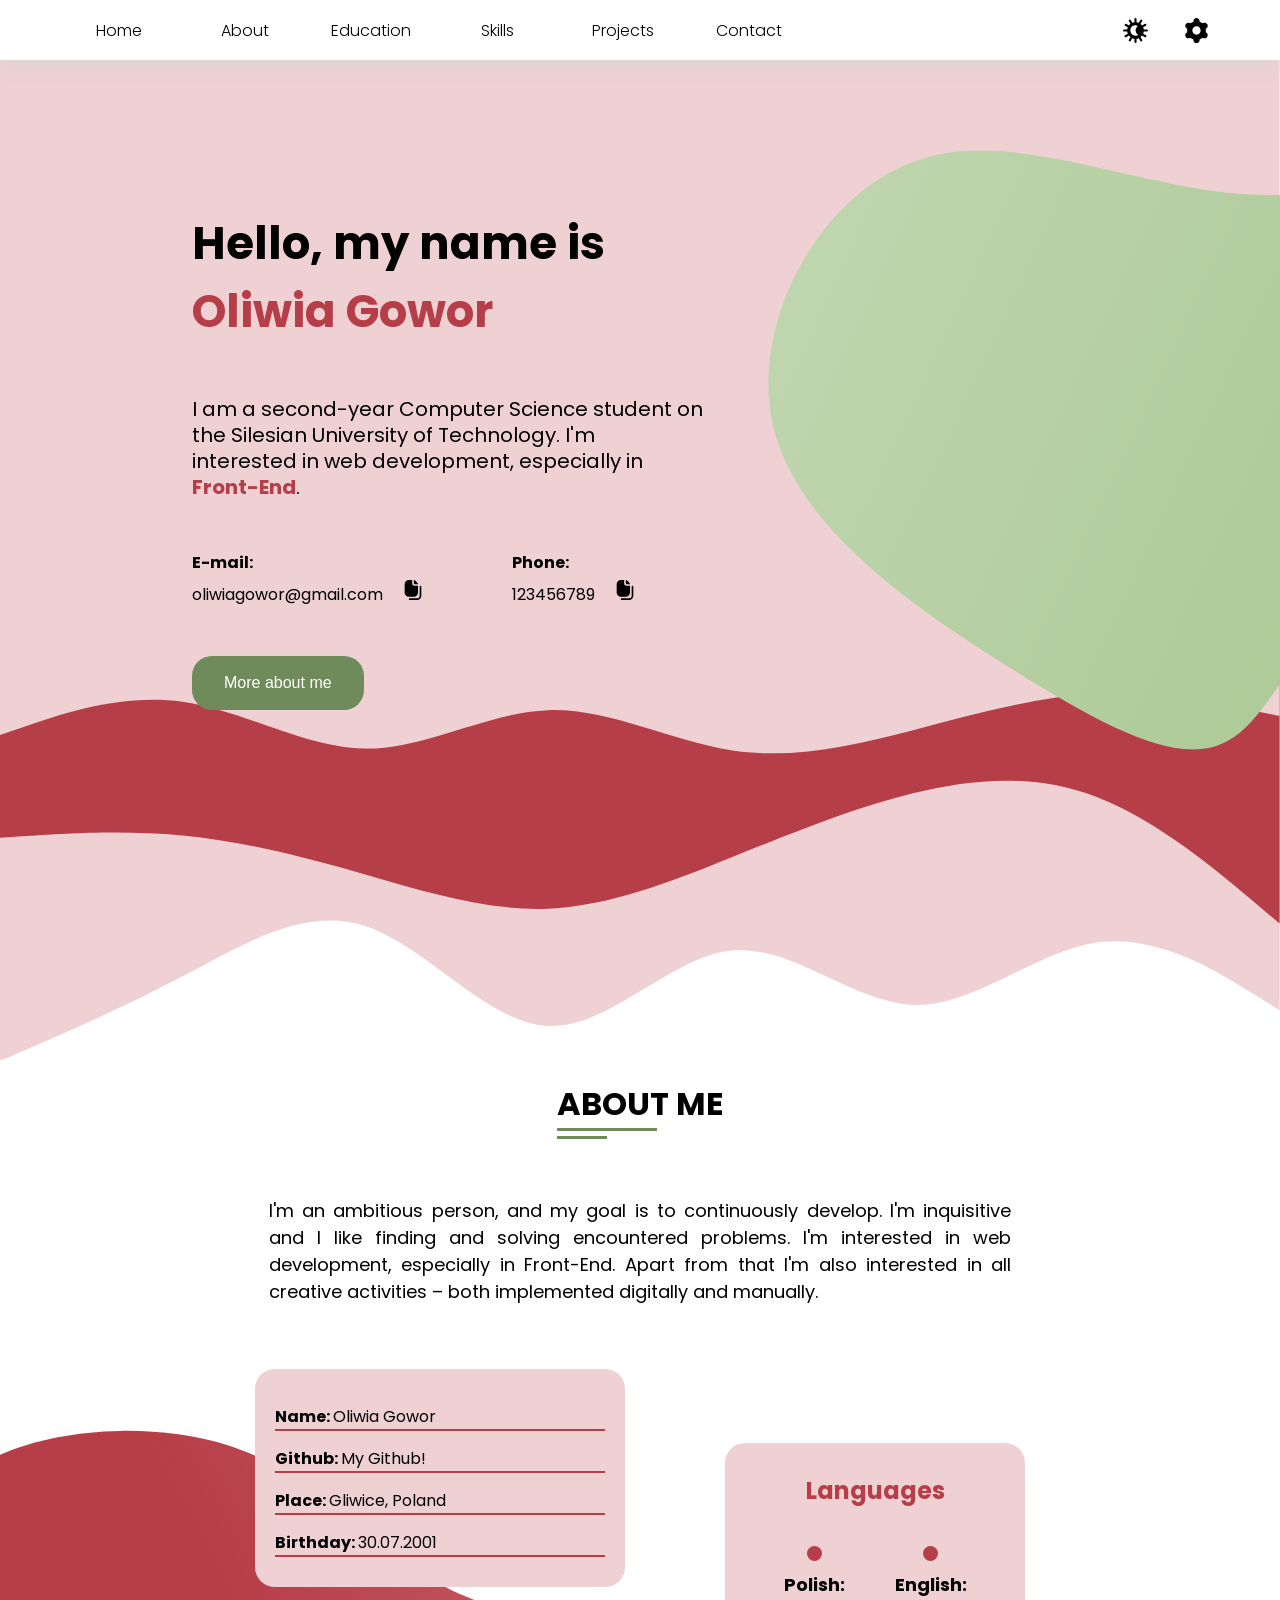
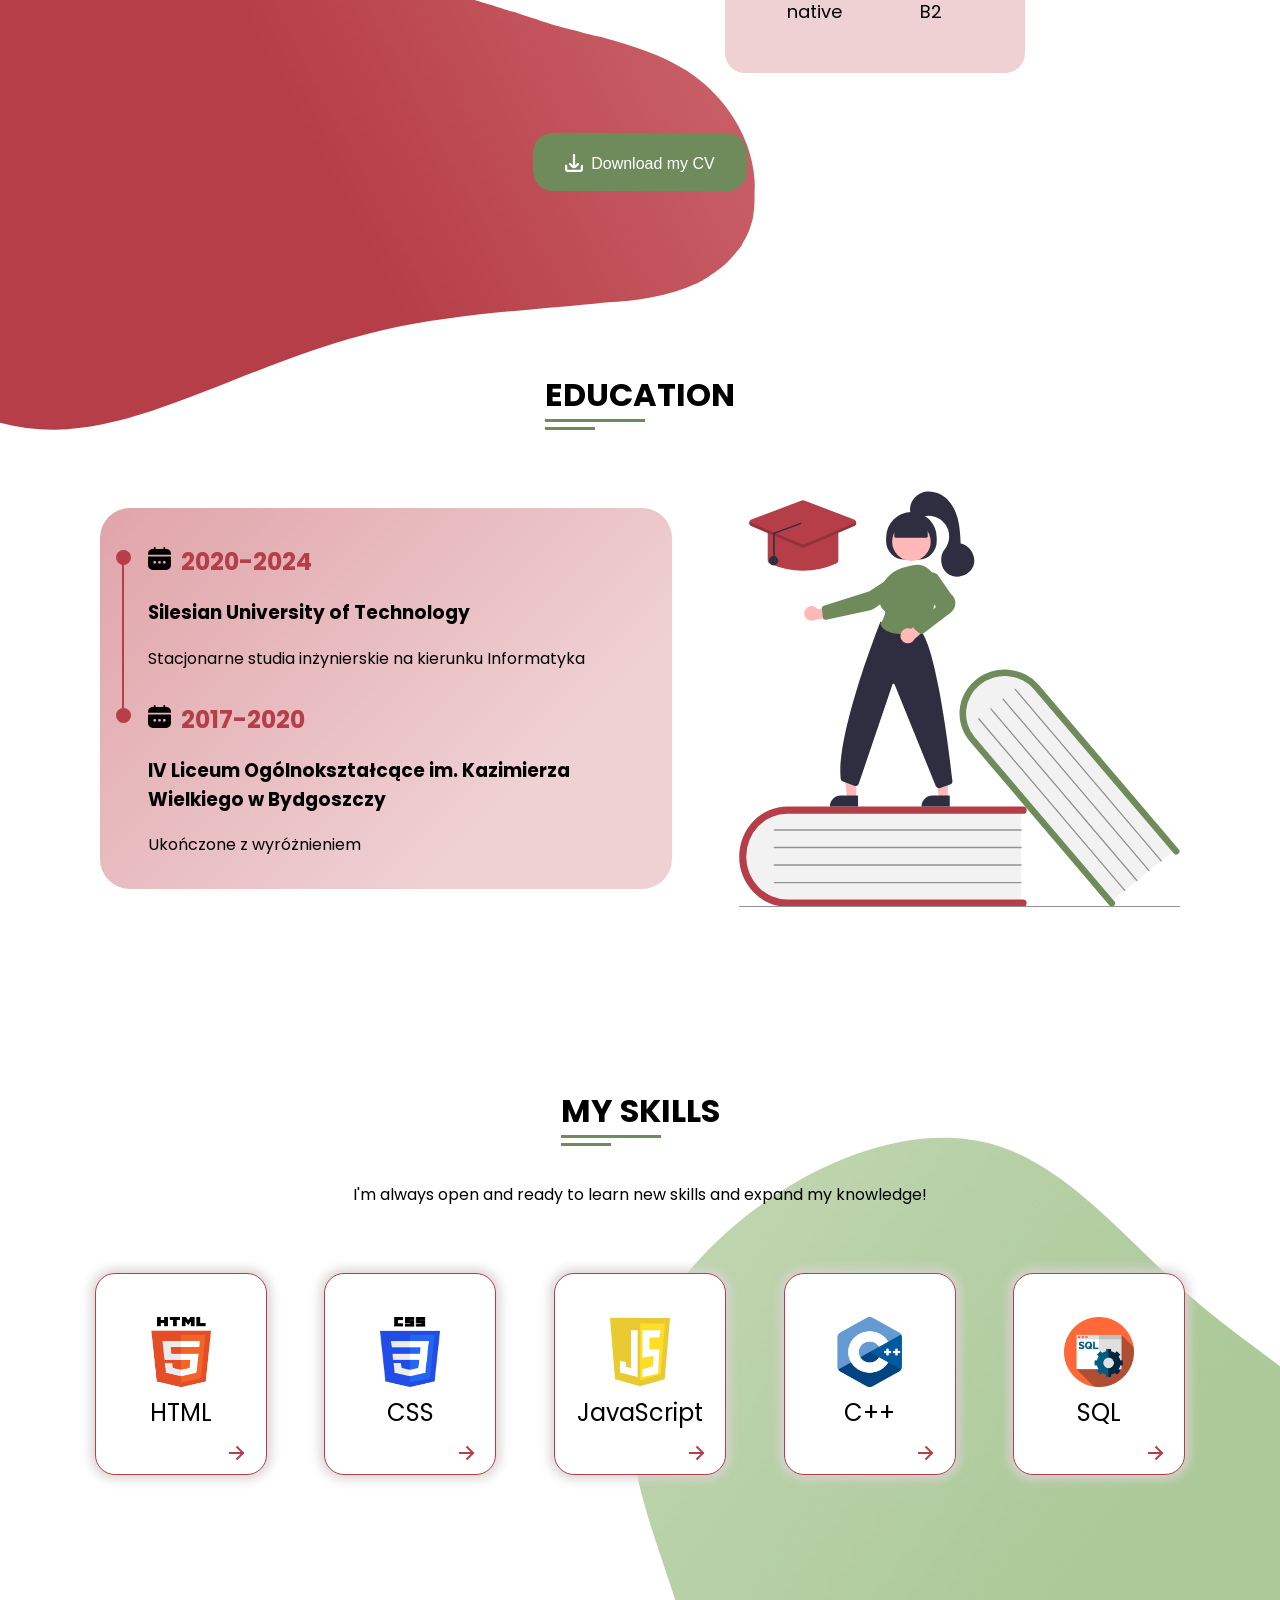
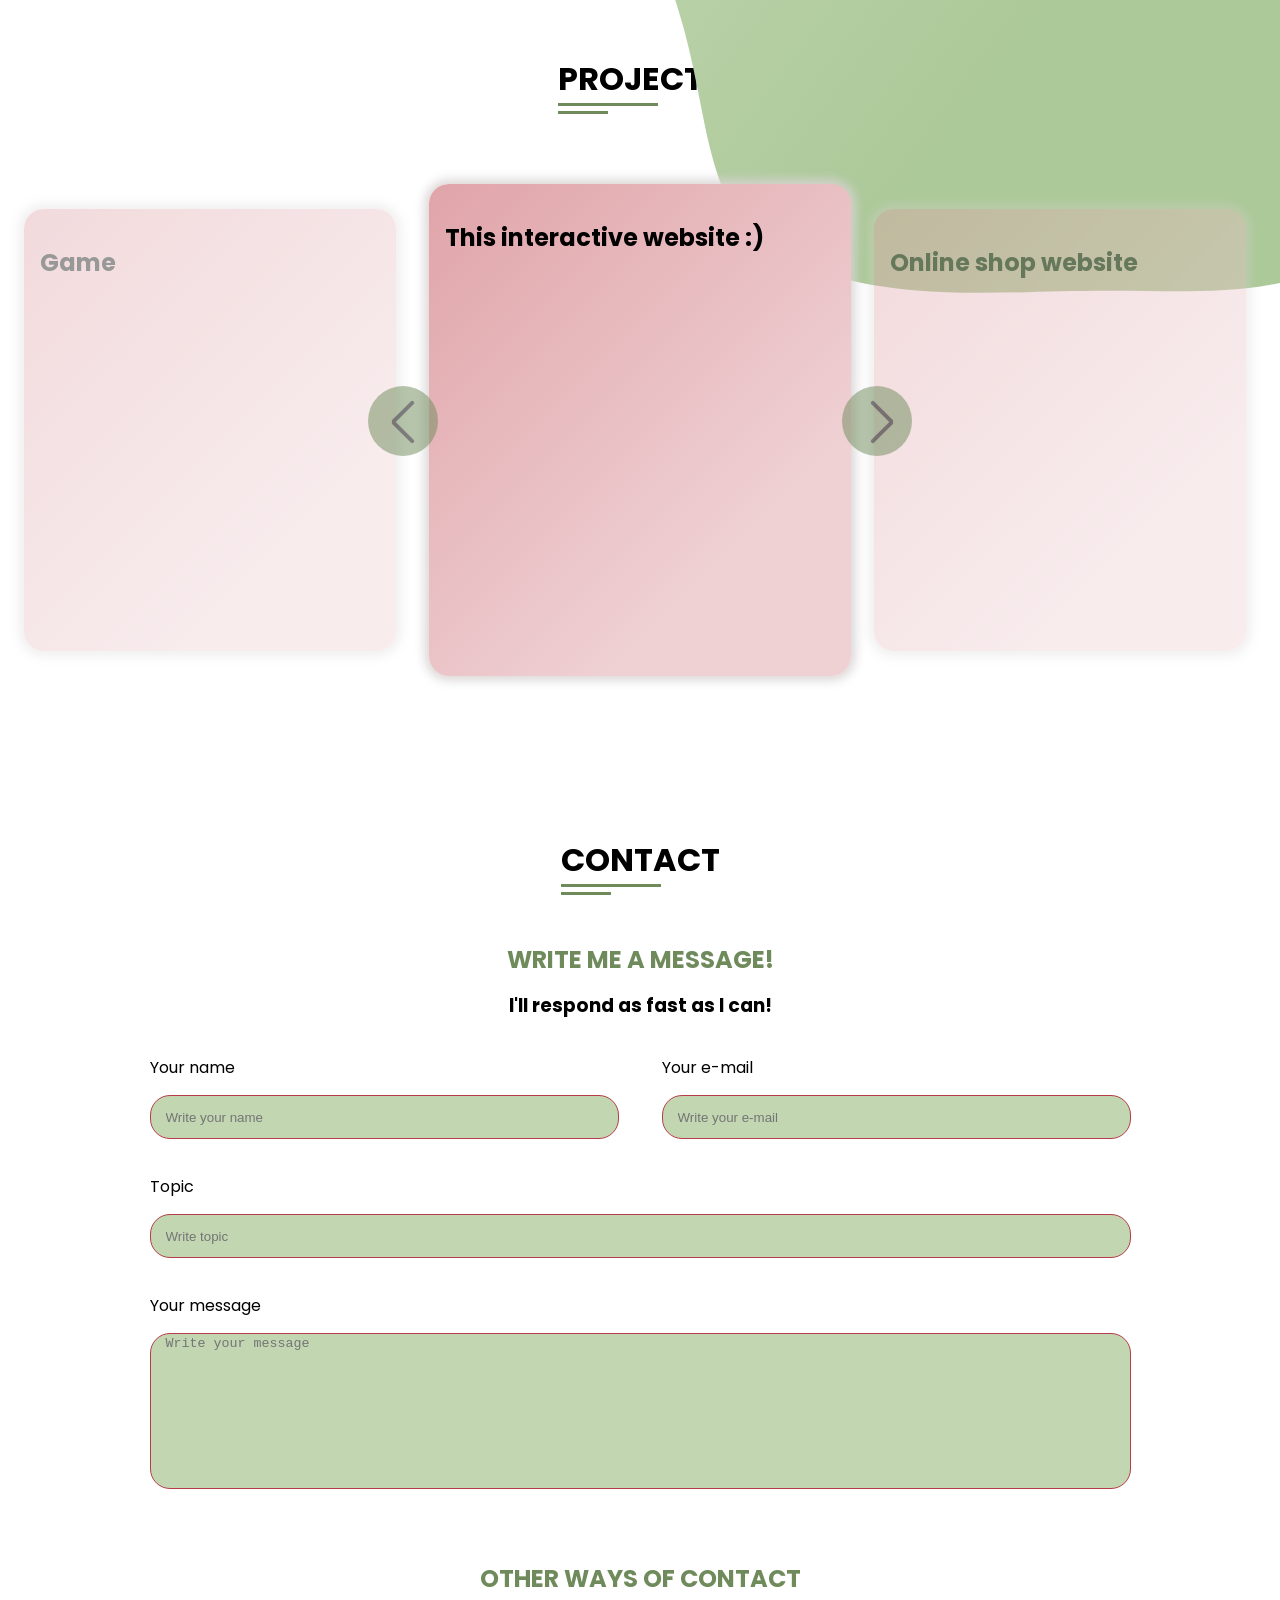
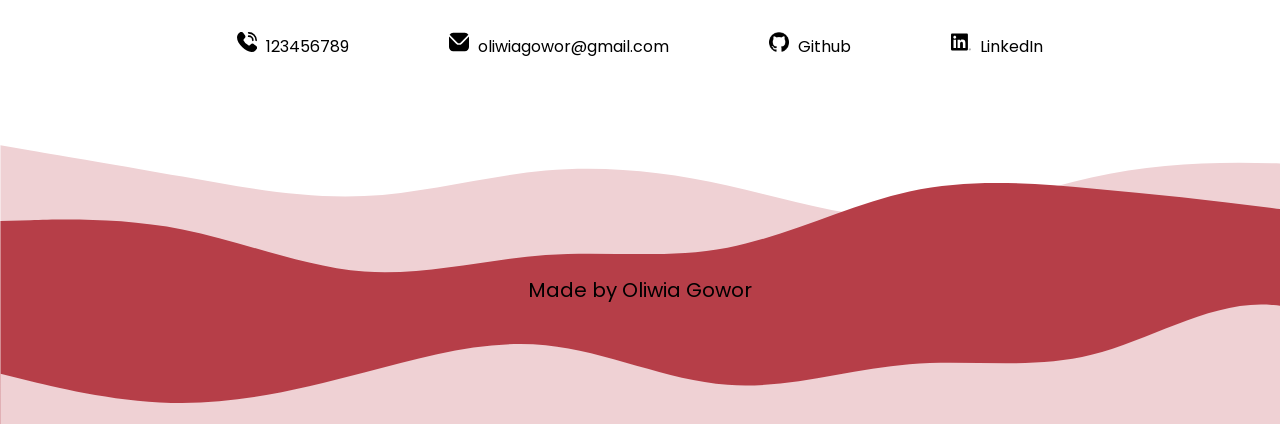
==== commit 2532ef3b: "added copying to clipboard, fized overflow on mobile devices" ====
--- a/index.html
+++ b/index.html
@@ -49,9 +49,9 @@
                         <div class="settings-dropdown">
                             <h1 class="settings-header">Theme color</h1>
                             <ul class="color-circle-elements">
-                                <li class="color-circle" onclick="activateColor('pink')"><div class="color-circle-pink" ></div></li>
-                                <li class="color-circle" onclick="activateColor('green')"><div class="color-circle-green"></div></li>
-                                <li class="color-circle" onclick="activateColor('blue')"><div class="color-circle-blue"></div></li>
+                                <li class="color-circle" onclick="websiteColorChanging('pink')"><div class="color-circle-pink" ></div></li>
+                                <li class="color-circle" onclick="websiteColorChanging('green')"><div class="color-circle-green"></div></li>
+                                <li class="color-circle" onclick="websiteColorChanging('blue')"><div class="color-circle-blue"></div></li>
                             </ul>
                         </div>
                     </div>
@@ -78,13 +78,13 @@
                             <ul class="contact-elements">
                                 <li class="contact-element"> 
                                     <div class="distinct">E-mail: </div>
-                                    <a href="mailto:oliwiagowor@gmail.com">oliwiagowor@gmail.com</a> 
-                                    <div class="copy"><img src="icons/copy-to-clipboard-icon-black.svg" class="copy-icon" height="20px" width="20px"></div>
+                                    <a href="mailto:oliwiagowor@gmail.com"><div class="to-copy" id="to-copy-email">oliwiagowor@gmail.com</div></a> 
+                                    <button class="copy-button" id="copy-button-email"><img src="icons/copy-to-clipboard-icon-black.svg" class="copy-icon" height="20px" width="20px"></button>
                                 </li>
                                 <li class="contact-element">
                                     <div class="distinct">Phone: </div>
-                                    <a href="tel:123456789">123456789</a> 
-                                    <div class="copy"><img src="icons/copy-to-clipboard-icon-black.svg" class="copy-icon" height="20px" width="20px"></div>
+                                    <a href="tel:123456789"><div class="to-copy" id="to-copy-phone">123456789</div></a> 
+                                    <button class="copy-button" id="copy-button-phone"><img src="icons/copy-to-clipboard-icon-black.svg" class="copy-icon" height="20px" width="20px"></button>
                                 </li>
                             </ul>
                         </div>
--- a/style.css
+++ b/style.css
@@ -24,6 +24,7 @@
     padding: 0px;
     z-index: 99;
     box-shadow: 0 5px 15px var(--shadow-color);
+    overflow: hidden;
 }
 
 .page-nav .nav-container {
@@ -172,7 +173,7 @@
 .page-nav .nav-container .navbar-space {
     display: flex;
     height: auto;
-    width: 1000px;
+    width: 2000px;
     max-width: calc(65%);
 }
 
@@ -322,6 +323,7 @@
     margin: 0px;
     padding-left: 0;
     padding-right: 0;
+    overflow-x: hidden;
 }
 
 main button:hover {
@@ -332,6 +334,7 @@
     display: block;
     /*background-color: rgba(247, 247, 247);*/
     scroll-behavior: smooth;
+    overflow-x: hidden;
 }
 
 .main-content .home .home-blob {
@@ -424,16 +427,24 @@
     margin-right: 10px;
 }
 
+.main-content .home .home-container .home-front-elements .home-contact .contact-elements .contact-element a .to-copy {
+    display: inline-block;
+}
+
 .main-content .home .home-container .home-front-elements .home-contact .contact-elements .contact-element a:hover {
     color: var(--main-color);
 }
 
-.main-content .home .home-container .home-front-elements .home-contact .contact-elements .contact-element .copy {
+.main-content .home .home-container .home-front-elements .home-contact .contact-elements .contact-element .copy-button {
     display: inline;
-}
-
-.main-content .home .home-container .home-front-elements .home-contact .contact-elements .contact-element .copy:hover {
-	cursor: pointer;
+    background: none;
+    border: none;
+    padding: 5px 6px;
+}
+
+.main-content .home .home-container .home-front-elements .home-contact .contact-elements .contact-element .copy-button:active {
+	background-color: var(--main-color);
+    border-radius: 20px;
 }
 
 .main-content .home .home-container .home-front-elements .button-more-about-me {
@@ -447,8 +458,8 @@
 }
 
 .main-content .home .home-container .home-front-elements .button-more-about-me:active {
-    background-color: var(--main-color-light);
-    color: var(--main-color);
+    background-color: var(--main-color);
+    color: var(--main-color-light);
 }
 
 .main-content .about .about-container {
@@ -619,8 +630,8 @@
 }
 
 .main-content .about .about-container button:active {
-    background-color: var(--main-color-light);
-    color: var(--main-color);
+    background-color: var(--main-color);
+    color: var(--main-color-light);
 }
 
 .main-content .about .about-container button img {
@@ -746,6 +757,8 @@
     justify-content: center;
     align-items: center;
     margin-bottom: 180px;
+    width: 100%;
+    position: relative;
 }
 
 .main-content .skills .skills-container .third-blob {
@@ -1137,6 +1150,7 @@
     align-items: center;
     justify-content: center;
     margin-bottom: 35px;
+    width: 80%;
 }
 
 .main-content .contact .contact-container .other-ways-contact .header-other-ways {
@@ -1152,6 +1166,7 @@
     align-items: center;
     gap: 20px;
     padding-left: 0;
+    flex-wrap: wrap;
 }
 
 .main-content .contact .contact-container .other-ways-contact .contact-elements li a {
@@ -1251,6 +1266,13 @@
         background-size: 100% 100%;
         width: 100%;
     }
+
+    .main-content .education .education-content .education-image {
+        display: inline;
+        height: 417px;
+        width: 441px;
+    }
+
     .main-content .skills .skills-container .skills-header-container {
         padding-bottom: 20px;
     }
@@ -1289,7 +1311,6 @@
         height: 600px;
         top: -60px;
         left: 60%;
-        background-size: contain;
         z-index: 3;
     }
 
@@ -1359,12 +1380,6 @@
 
     .main-content .education .education-content {
         gap: 30px;
-    }
-
-    .main-content .education .education-content .education-image {
-        display: inline;
-        height: 417px;
-        width: 441px;
     }
 
     .main-content .education .education-content .education-elements {
@@ -1382,9 +1397,8 @@
         height: 756px;
         width: 801px;
         right: -150px;
-        background-size: contain;
         z-index: 0;
-        top: 2600px;
+        top: 50px;
     }    
 
     .main-content .projects .projects-container .projects-content .slide-buttons {
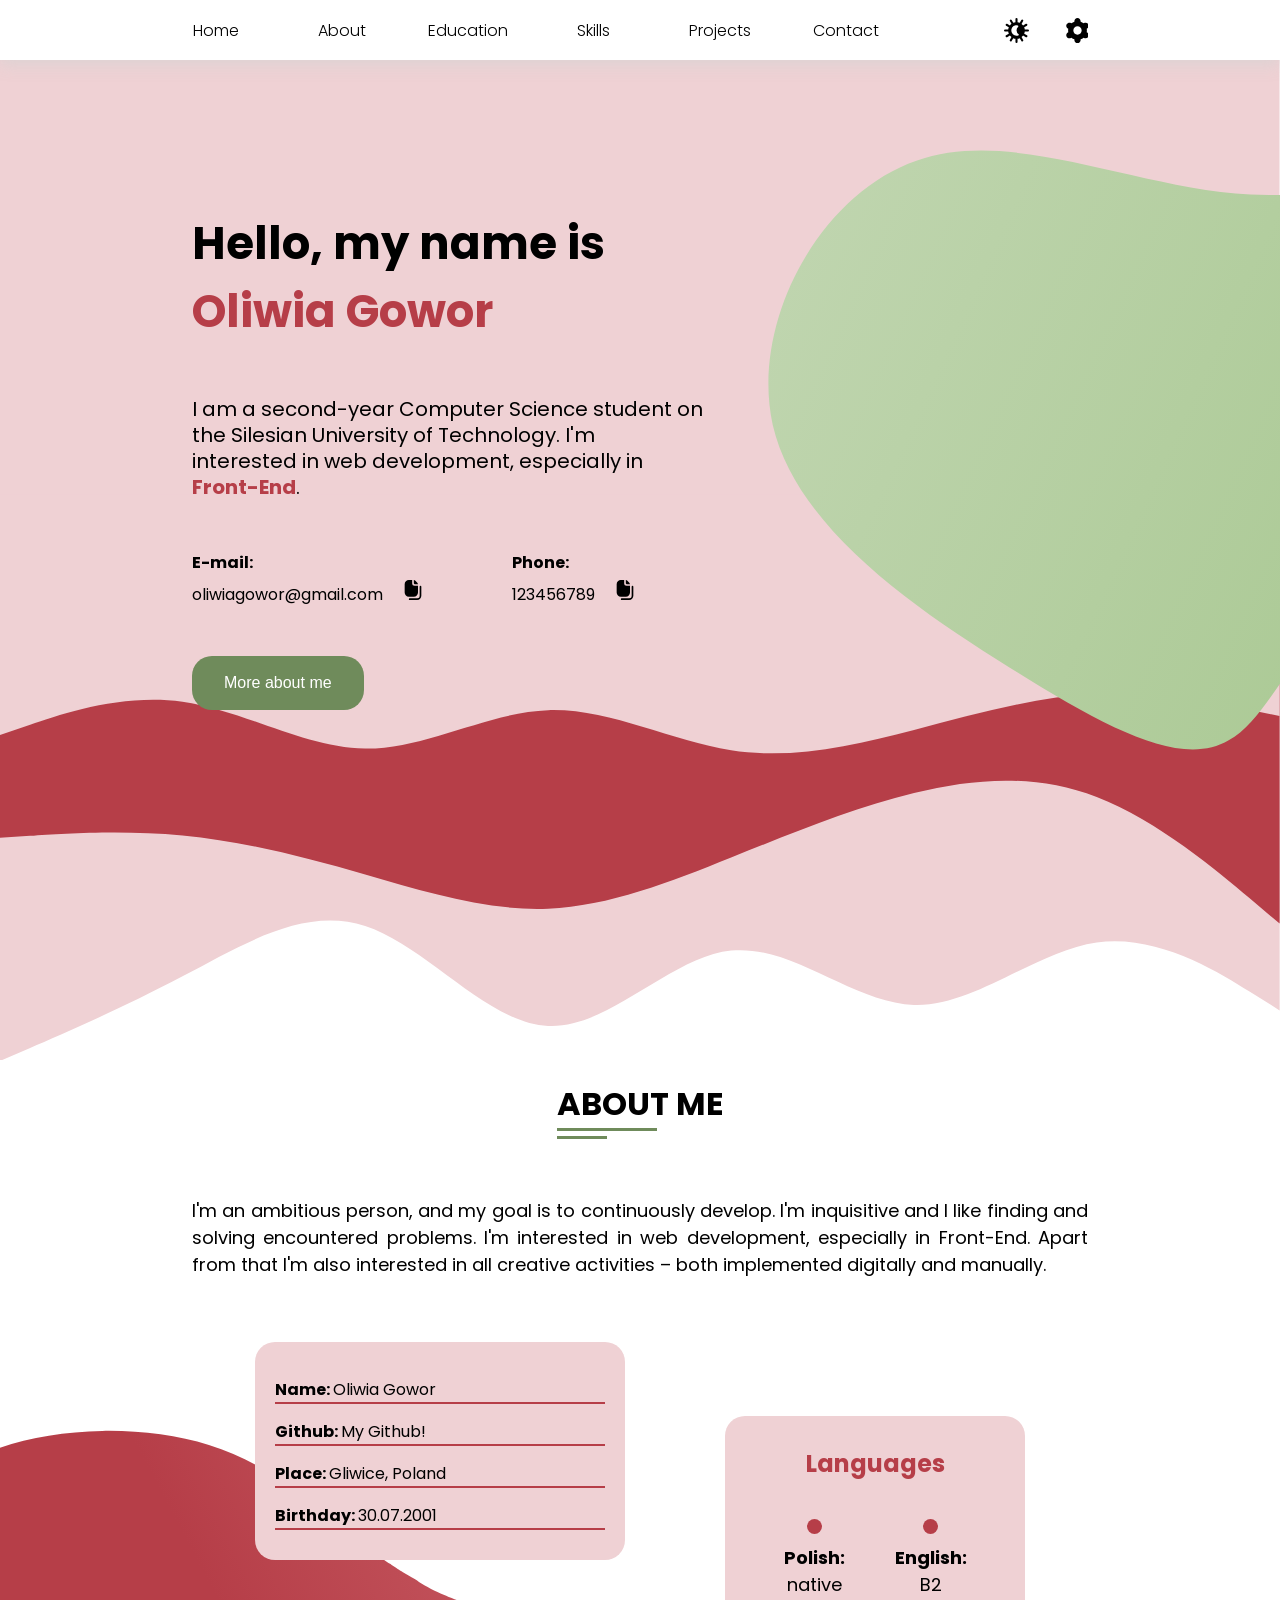
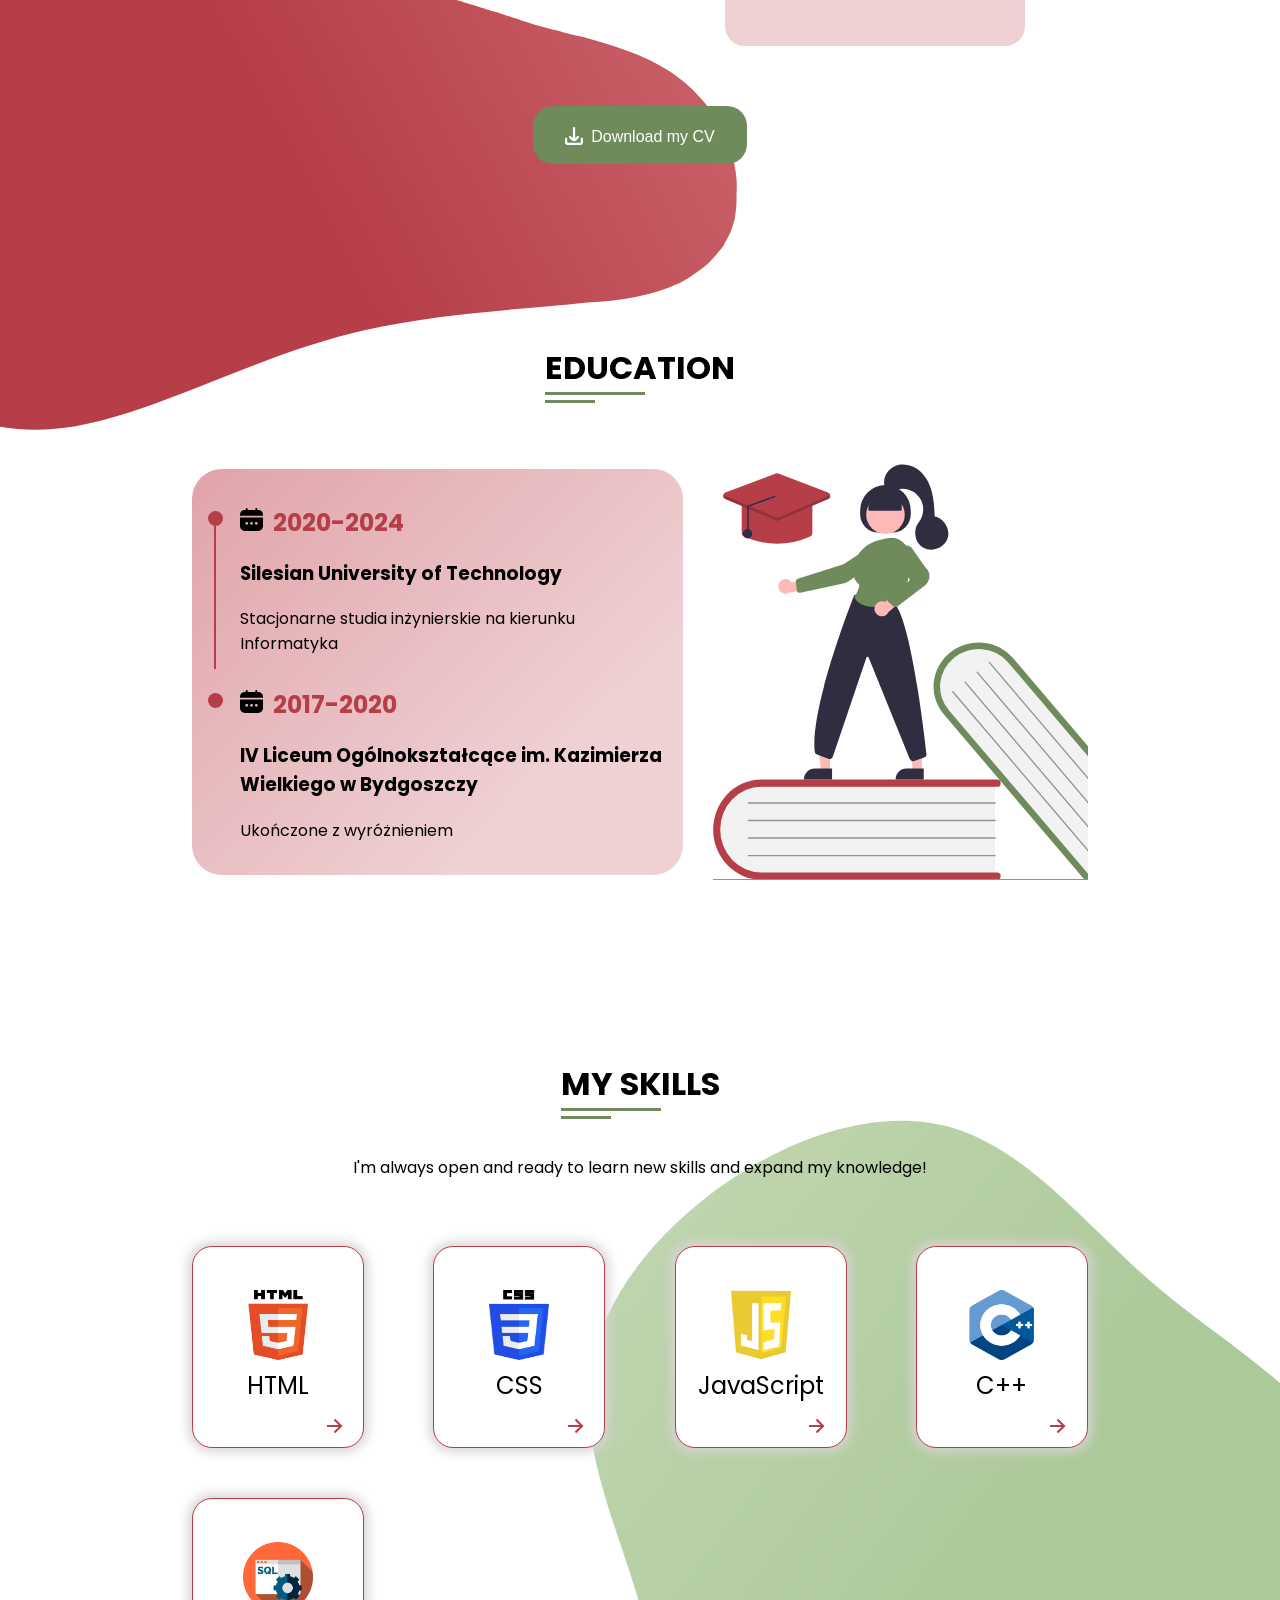
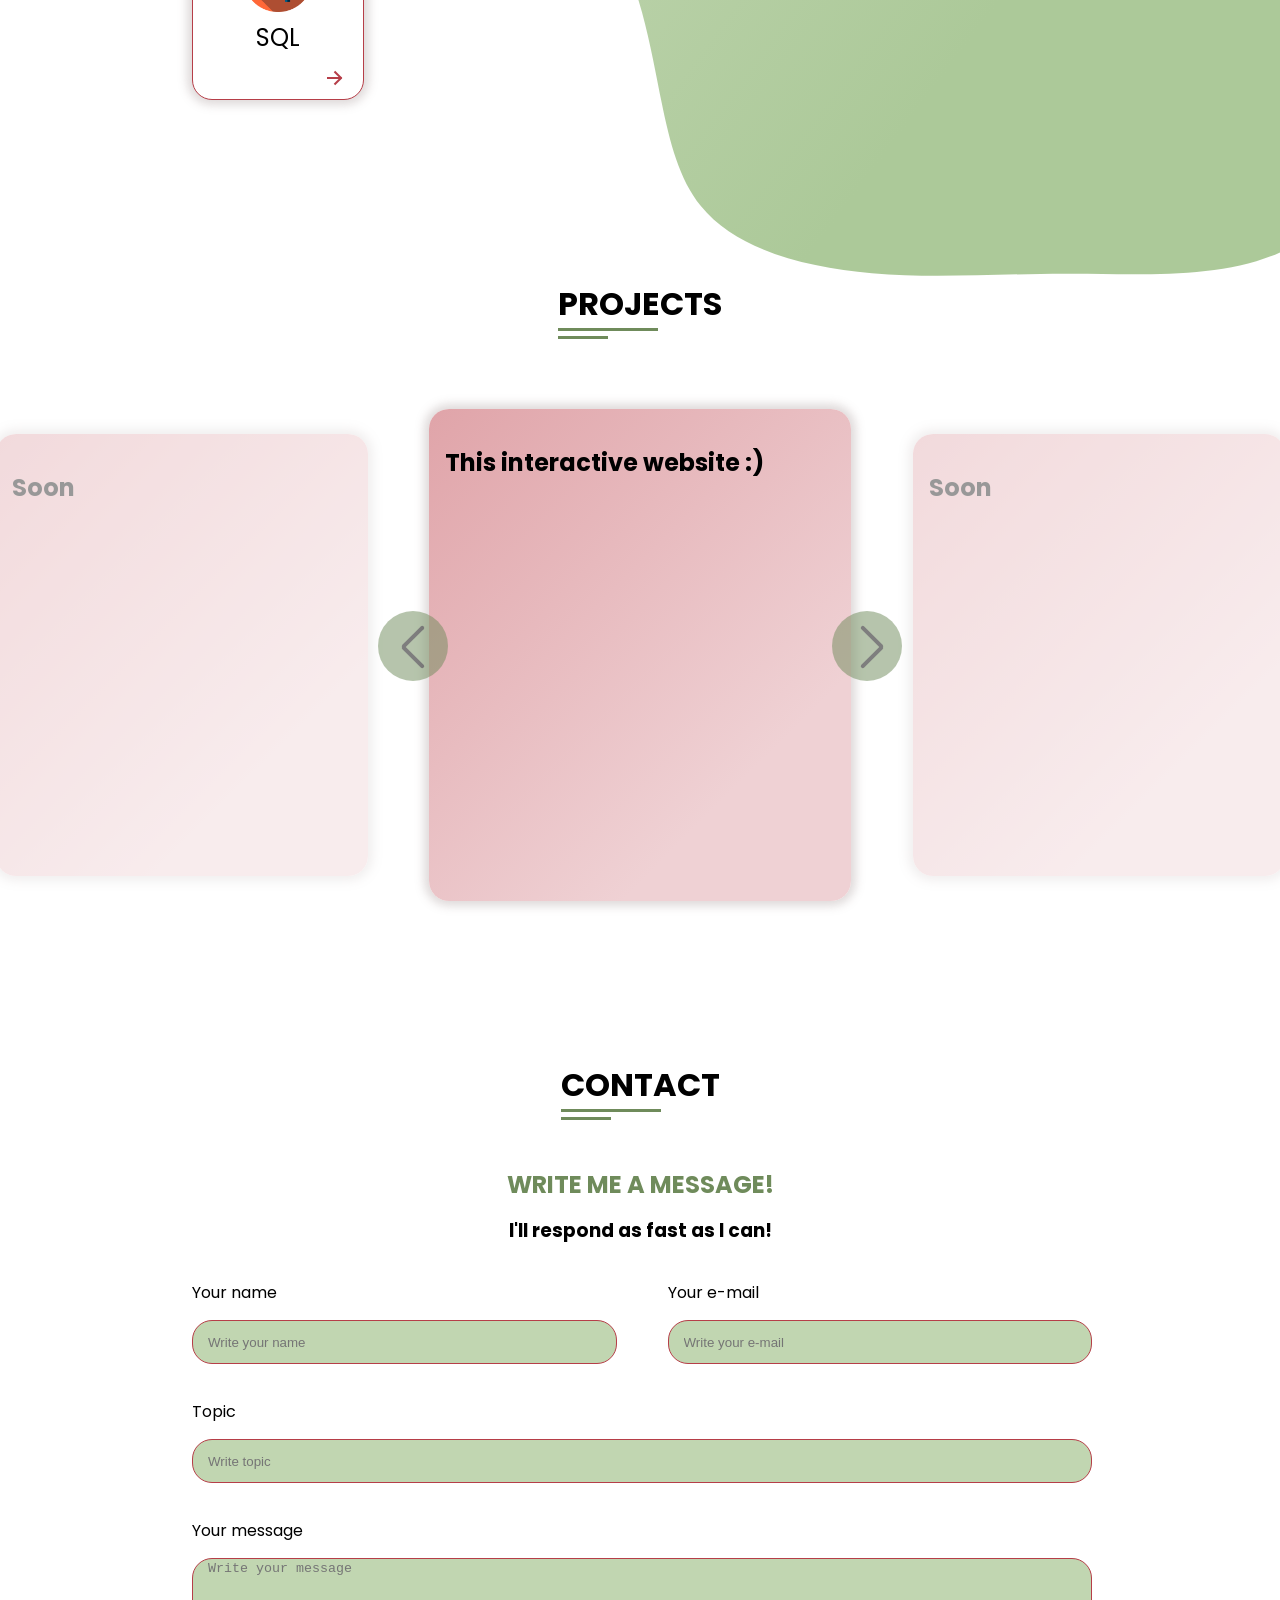
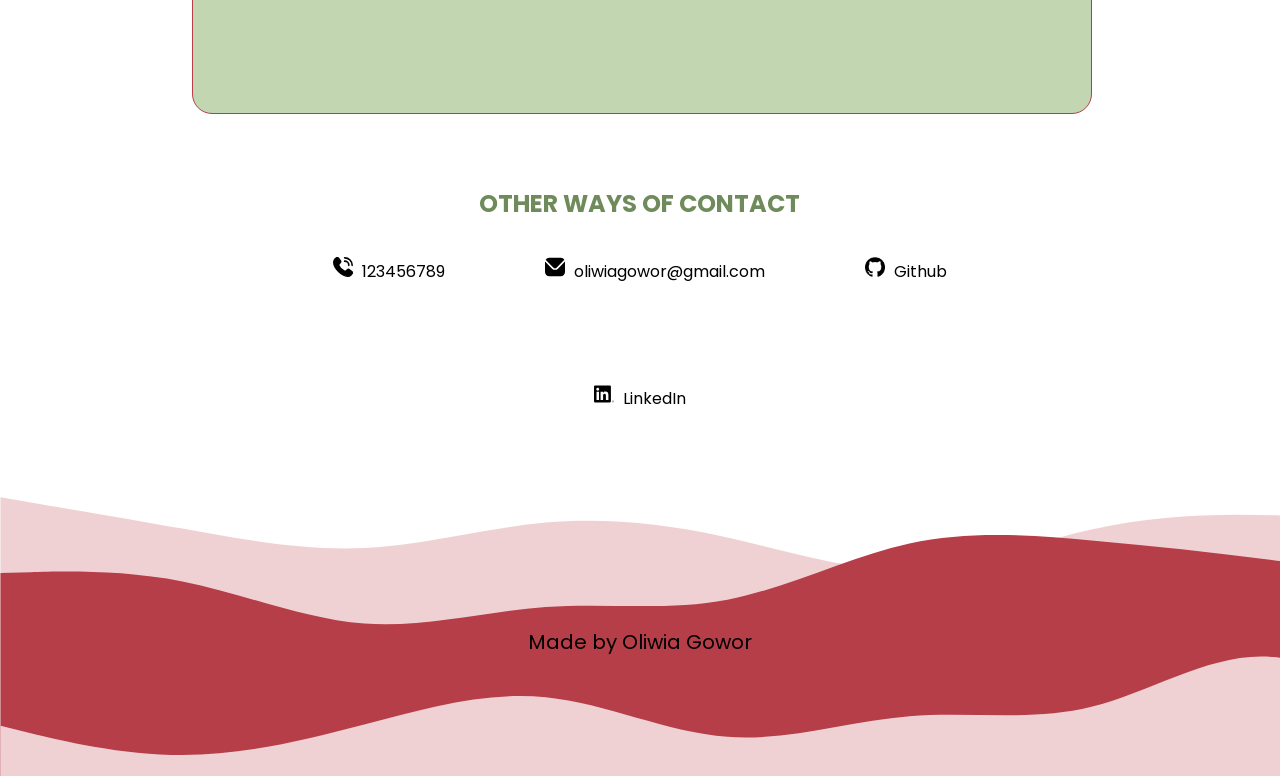
==== commit c9d72674: "fixed margins" ====
--- a/index.html
+++ b/index.html
@@ -232,15 +232,15 @@
                                 <p class="element-description"></p>
                             </li>
                             <li class="project-element">
-                                <h2 class="element-header">Online shop website</h2>
+                                <h2 class="element-header">Soon</h2>
                                 <p class="element-description"></p>
                             </li>
                             <li class="project-element">
-                                <h2 class="element-header">Plant game</h2>
+                                <h2 class="element-header">Soon</h2>
                                 <p class="element-description"></p>
                             </li>
                             <li class="project-element">
-                                <h2 class="element-header">Game</h2>
+                                <h2 class="element-header">Soon</h2>
                                 <p class="element-description"></p>
                             </li>
                         </ul>
--- a/style.css
+++ b/style.css
@@ -38,6 +38,8 @@
     align-items: center;
     height: 60px;
     margin: 0px;
+    margin-left: calc(15% - (110px - 47.72px)/2);
+    margin-right: 15%;
 }
 
 .page-nav .nav-container .nav-mobile {
@@ -180,7 +182,7 @@
 .page-nav .nav-container .right-icons {
     display: inline-flex;
     gap: 1em;
-    padding: 0 3.8em;
+    padding: 0 0 0 3.8em;
     position: relative;
 }
 
@@ -239,7 +241,7 @@
     justify-content: center;
     align-items: center;
     top: 60px;
-    right: 2em;
+    right: calc(15% - 30x);
     width: 100px;  
     height: auto;
     background-color: var(--primary-background-color);
@@ -462,13 +464,19 @@
     color: var(--main-color-light);
 }
 
+.main-content .about {
+    display: flex;
+    align-items: center;
+    justify-content: center;
+}
+
 .main-content .about .about-container {
     display: flex;
     flex-direction: column;
     align-items: center;
     justify-content: center;
     position: relative;
-    width: 100%;
+    width: 70%;
     margin-bottom: 180px;
 }
 
@@ -517,7 +525,6 @@
 
 .main-content .about .about-container .about-content .about-text-container {
     display: block;
-    width: 320px;
     text-align: justify;
 }
 
@@ -566,6 +573,10 @@
     color: inherit;
 }
 
+.main-content .about .about-container .about-content .about-grid .about-elements-grid li a:hover {
+    color: var(--main-color);
+}
+
 .main-content .about .about-container .about-content .about-grid .languages-container {
     display: flex;
     flex-direction: column;
@@ -640,15 +651,18 @@
     padding-right: 8px;
 }
 
+.main-content .education {
+    display: flex;
+    justify-content: center;
+    align-items: center;
+}
+
 .main-content .education .education-container {
     display: flex;
     flex-direction: column;
     justify-content: center;
     align-items: center;
-}
-
-.main-content .education .education-container {
-    width: 100%;
+    width: 70%;
     margin-bottom: 180px;
 }
 
@@ -679,11 +693,10 @@
 .main-content .education .education-content {
     display: flex;
 	flex-direction: row;
-    justify-content: space-evenly;
-    align-items: center;
+    justify-content: space-between;
+    align-items: center;
+    color: var(--secondary-text-color);
     width: 100%;
-    max-width: calc(100% - 125px);
-    color: var(--secondary-text-color);
 }
 
 .main-content .education .education-content .education-image {
@@ -751,13 +764,20 @@
     margin-right: 10px;
 }
 
+.main-content .skills {
+    display: flex;
+    justify-content: center;
+    align-items: center;
+    width: 100%;
+}
+
 .main-content .skills .skills-container {
     display: flex;
     flex-direction: column;
     justify-content: center;
     align-items: center;
     margin-bottom: 180px;
-    width: 100%;
+    width: 70%;
     position: relative;
 }
 
@@ -799,9 +819,9 @@
 .main-content .skills .skills-container .skills-content {
     display: flex;
 	flex-direction: row;
-    justify-content: space-evenly;
-    align-items: center;
-    width: 90%;
+    justify-content: center;
+    align-items: center;
+    width: 100%;
     z-index: 2;
 }
 
@@ -817,7 +837,7 @@
     margin: 0;
     width: 100%;
     flex-wrap: wrap;
-    gap: 5%;
+    gap: 4%;
 }
 
 .main-content .skills .skills-container .skills-content .skills-elements li {
@@ -885,16 +905,25 @@
     transform: rotate(-135deg);
 }
 
+.main-content .projects {
+    display: flex;
+    flex-direction: column;
+    justify-content: center;
+    align-items: center;
+}
+
 .main-content .projects .projects-container {
     display: flex;
     flex-direction: column;
     justify-content: space-around;
     align-items: center;
     margin-bottom: 180px;
+    width: 70%;
 }
 
 .main-content .projects .projects-container .projects-header-container {
     margin-bottom: 40px;
+    z-index: 2;
 }
 
 .main-content .projects .projects-container .projects-header-container .projects-header {
@@ -938,11 +967,11 @@
 }
 
 .main-content .projects .projects-container .projects-content .slide-buttons .button-left {
-    right: 100px;
+    right: 115px;
 }
 
 .main-content .projects .projects-container .projects-content .slide-buttons .button-right {
-    left: 100px;
+    left: 115px;
 }
 
 .main-content .projects .projects-container .projects-content .button-left:hover, .main-content .projects .projects-container .projects-content .button-right:hover {
@@ -1027,11 +1056,18 @@
     transition: 1s;
 }
 
+.main-content .contact {
+    display: flex;
+    align-items: center;
+    justify-content: center;
+}
+
 .main-content .contact .contact-container {
     display: flex;
     flex-direction: column;
     align-items: center;
     justify-content: center;
+    width: 70%
 }
 
 .main-content .contact .contact-container .contact-header-container {
@@ -1063,14 +1099,7 @@
     flex-direction: column;
     justify-content: center;
     align-items: center;
-    max-width: calc(100% - 100px);
-    margin: 0 50px;
-    width: 600px;
-}
-
-.main-content .contact .contact-container .contact-form {
-    width: 1000px;
-    max-width: calc(100% - 100px);
+    width: 100%;
 }
 
 .main-content .contact .contact-container .contact-form .form-header {
@@ -1088,8 +1117,7 @@
     flex-direction: column;
     justify-content: center;
     align-items: center;
-    margin: auto;
-    max-width: calc(100%);
+    width: 100%
 }
 
 .main-content .contact .contact-container .contact-form .contact-form-elements label {
@@ -1108,39 +1136,28 @@
     background-color: var(--accent-color-light);
 }
 
-.main-content .contact .contact-container .contact-form .contact-form-elements .topic-input-container {
-    max-width: 100%;
-}
-
-.main-content .contact .contact-container .contact-form .contact-form-elements .topic-input {
-    width: 550px;
-    max-width: 100%;
+.main-content .contact .contact-container .contact-form .contact-form-elements div {
+    width: 100%;
+}
+
+.main-content .contact .contact-container .contact-form .contact-form-elements input {
+    width: calc(100% - 15px);
     height: 40px;
 }
 
-.main-content .contact .contact-container .contact-form .contact-form-elements .message-input-container {
-    max-width: 100%;
-}
 
 .main-content .contact .contact-container .contact-form .contact-form-elements .message-input {
-    width: 550px;
-    max-width: 100%;
     resize: none;
+    width: calc(100% - 15px);
 }
 
 .main-content .contact .contact-container .contact-form .contact-form-elements .top-elements {
     display: flex;
     flex-direction: column;
-    max-width: 100%;
-}
-
-.main-content .contact .contact-container .contact-form .contact-form-elements .top-elements .name-input-container, .main-content .contact .contact-container .contact-form .contact-form-elements .top-elements .email-input-container {
-    max-width: 100%;
+    width: 100%;
 }
 
 .main-content .contact .contact-container .contact-form .contact-form-elements .top-elements input {
-    width: 550px;
-    max-width: 100%;
     height: 40px;
 }
 
@@ -1220,7 +1237,6 @@
     .page-nav .nav-container .header-nav {
         display: inline-block;
         margin: 0;
-        padding-left: 4em;
         padding-right: 2em;
     }
 
@@ -1344,17 +1360,13 @@
     .main-content .about .about-container .second-blob {
         height: 600px;
         width: 905px;
-        left: -150px;
+        left: -360px;
         top: 350px;
     }
 
     .main-content .about .about-container .about-header-container {
         padding-bottom: 40px;
     }      
-
-    .main-content .about .about-container .about-content .about-text-container {
-        width: 58%;
-    }
 
     .main-content .about .about-container .about-content .about-grid {
         flex-direction: row;
@@ -1396,10 +1408,14 @@
         display: inline-block;
         height: 756px;
         width: 801px;
-        right: -150px;
+        right: -300px;
         z-index: 0;
-        top: 50px;
+        top: 60px;
     }    
+
+    .main-content .skills .skills-container .skills-content .skills-elements {
+        justify-content: space-between;
+    }
 
     .main-content .projects .projects-container .projects-content .slide-buttons {
         position: relative;
@@ -1412,11 +1428,11 @@
     }
 
     .main-content .projects .projects-container .projects-content .slide-buttons .button-left {
-        right: 200px;
+        right: 190px;
     }
     
     .main-content .projects .projects-container .projects-content .slide-buttons .button-right {
-        left: 200px;
+        left: 190px;
     }
 
     .main-content .projects .projects-container .projects-content .slide-buttons span {
@@ -1449,40 +1465,23 @@
     }
     
     .main-content .projects .projects-container .projects-content .projects-elements .project-element.left {
-        transform: translate(-430px, 25px);  
+        transform: translate(-458px, 25px);  
     }
     
     .main-content .projects .projects-container .projects-content .projects-elements .project-element.middle {
-            height: 460px;
-            width: 390px;
+        height: 460px;
+        width: 390px;
     }
     
     .main-content .projects .projects-container .projects-content .projects-elements .project-element.right {
-        transform: translate(420px, 25px);  
-    }
-    
-    .main-content .contact .contact-container .contact-form {
-        width: 1000px;
-        max-width: calc(100% - 200px);
-        margin: 0 100px;
-    }
-
-    .main-content .contact .contact-container .contact-form .contact-form-elements .topic-input {
-        width: 962px;
-    }
-    
-    .main-content .contact .contact-container .contact-form .contact-form-elements .message-input {
-        width: 962px;
+        transform: translate(459px, 25px);  
     }
 
     .main-content .contact .contact-container .contact-form .contact-form-elements .top-elements {
         flex-direction: row;
-        gap: 43px;
-    }
-    
-    .main-content .contact .contact-container .contact-form .contact-form-elements .top-elements input {
-        width: 450px;
-    }
+        gap: 55px;
+    }
+
 
     .main-content .contact .contact-container .other-ways-contact {
         margin-bottom: 0px;
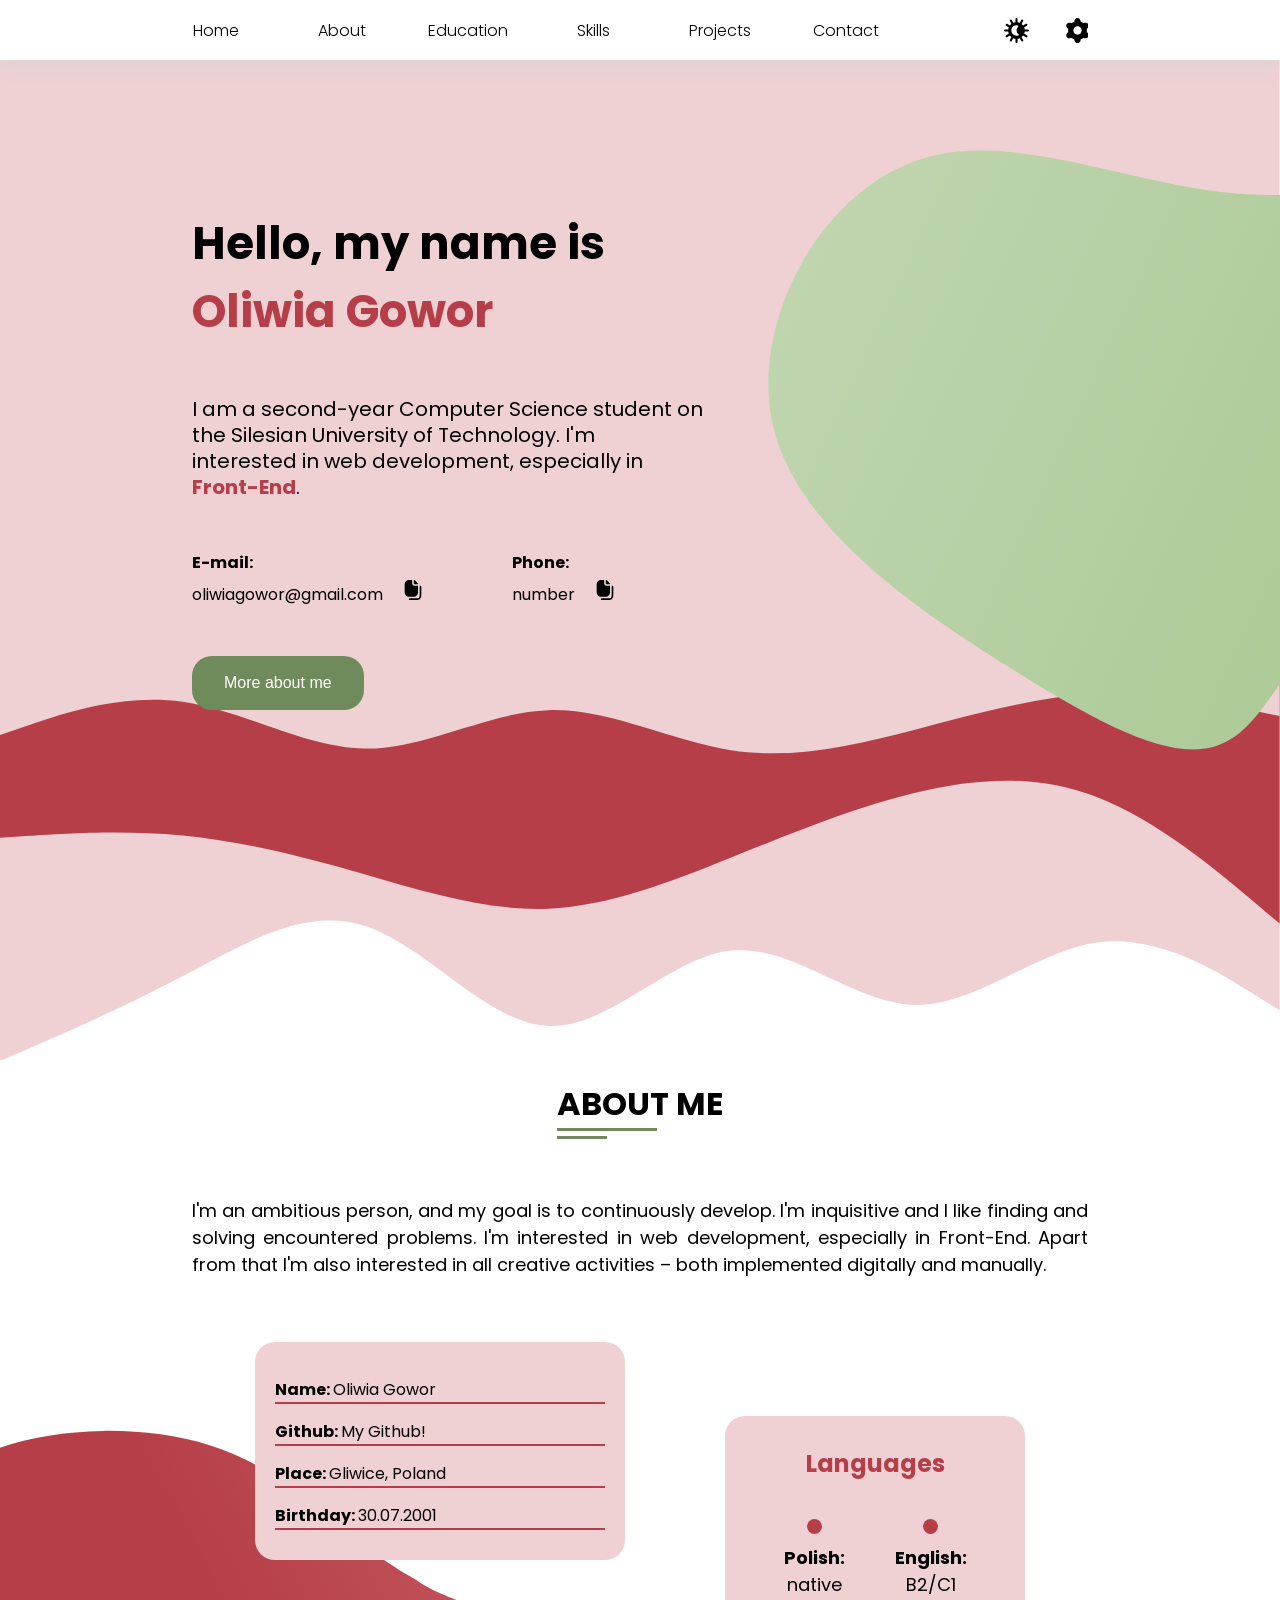
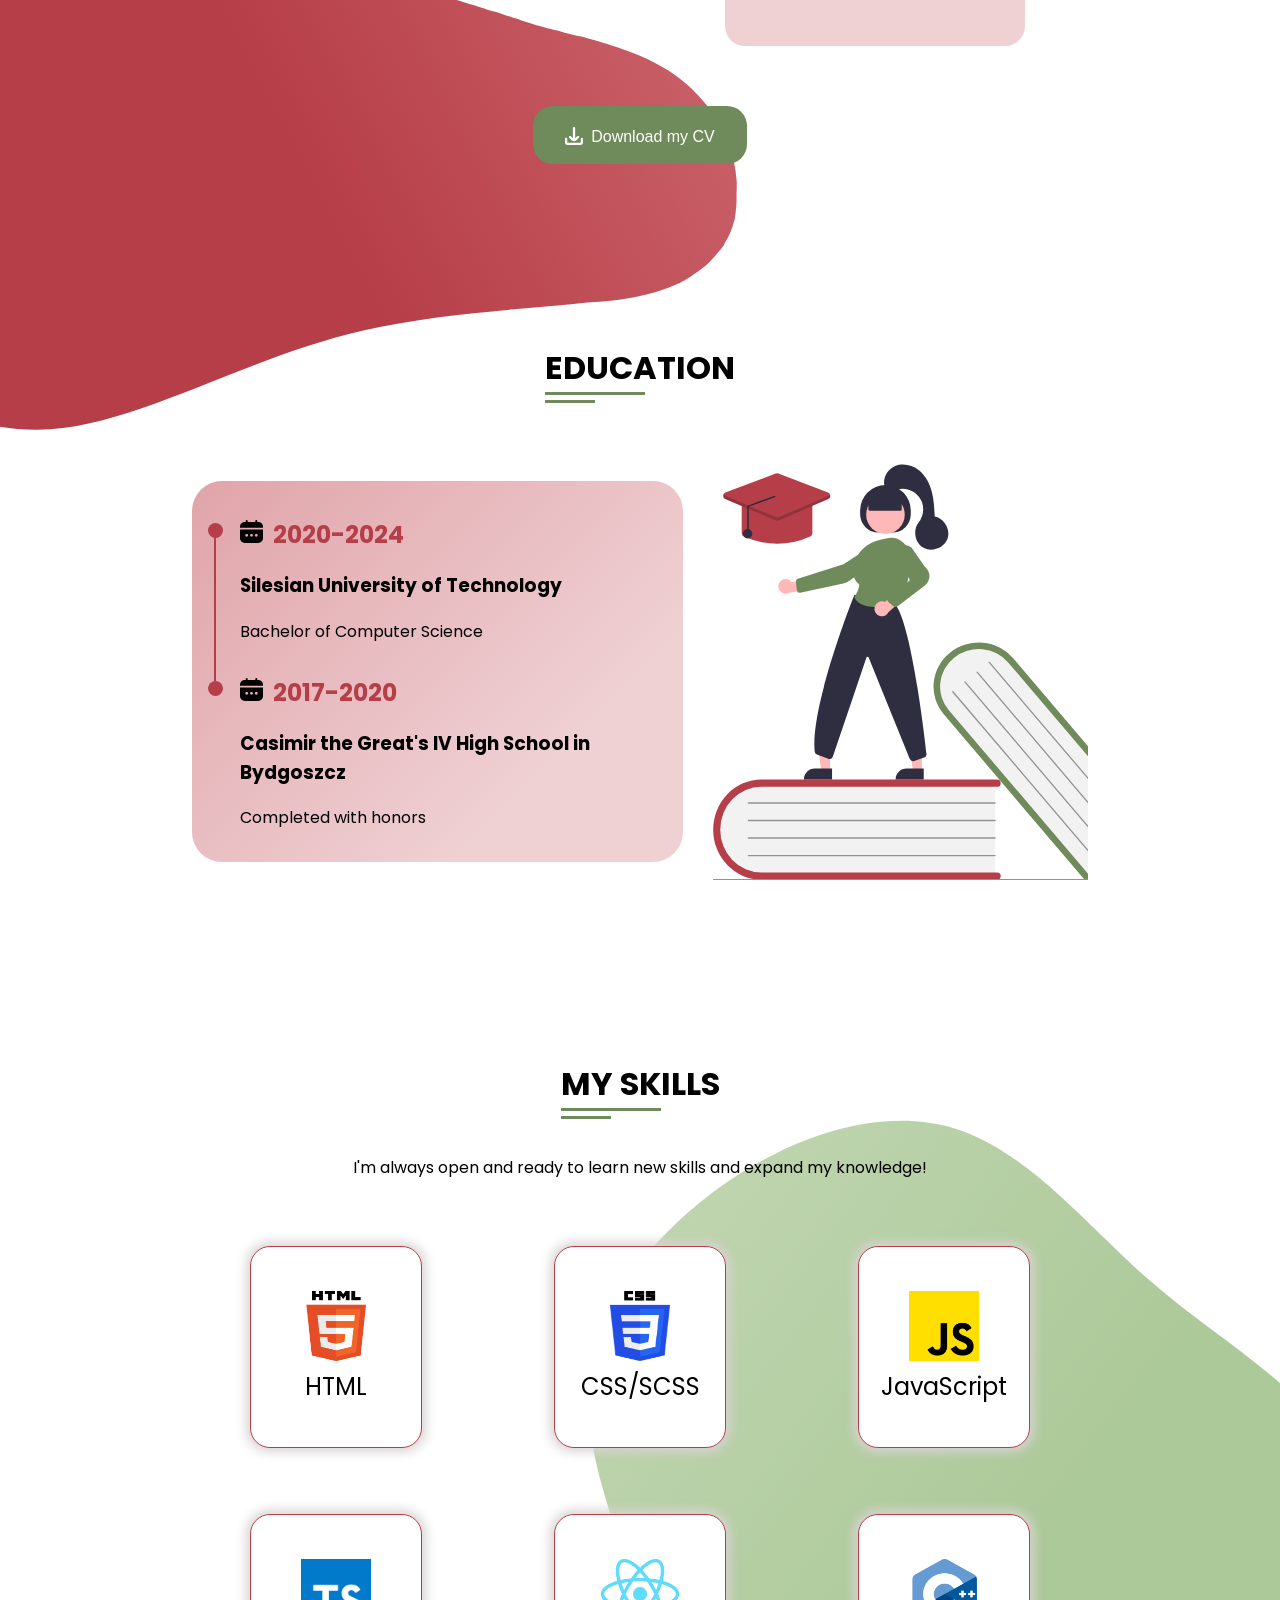
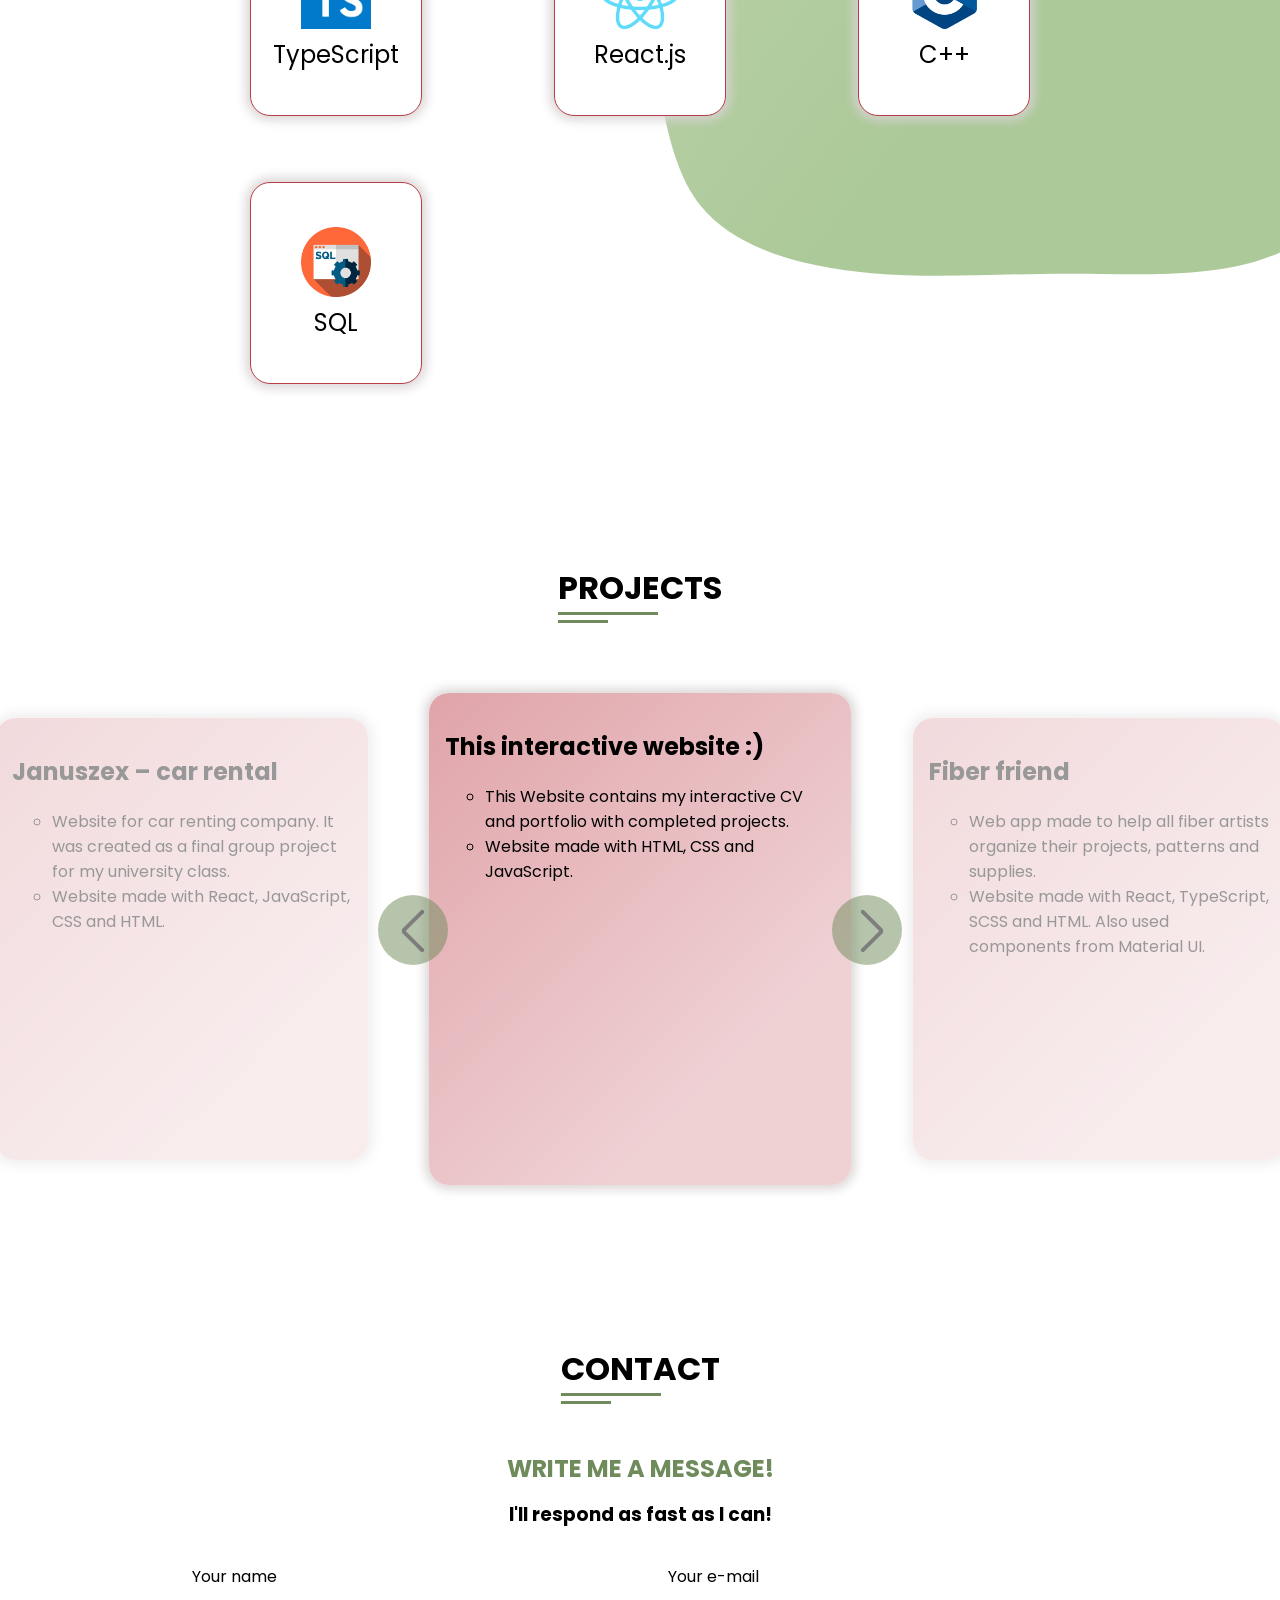
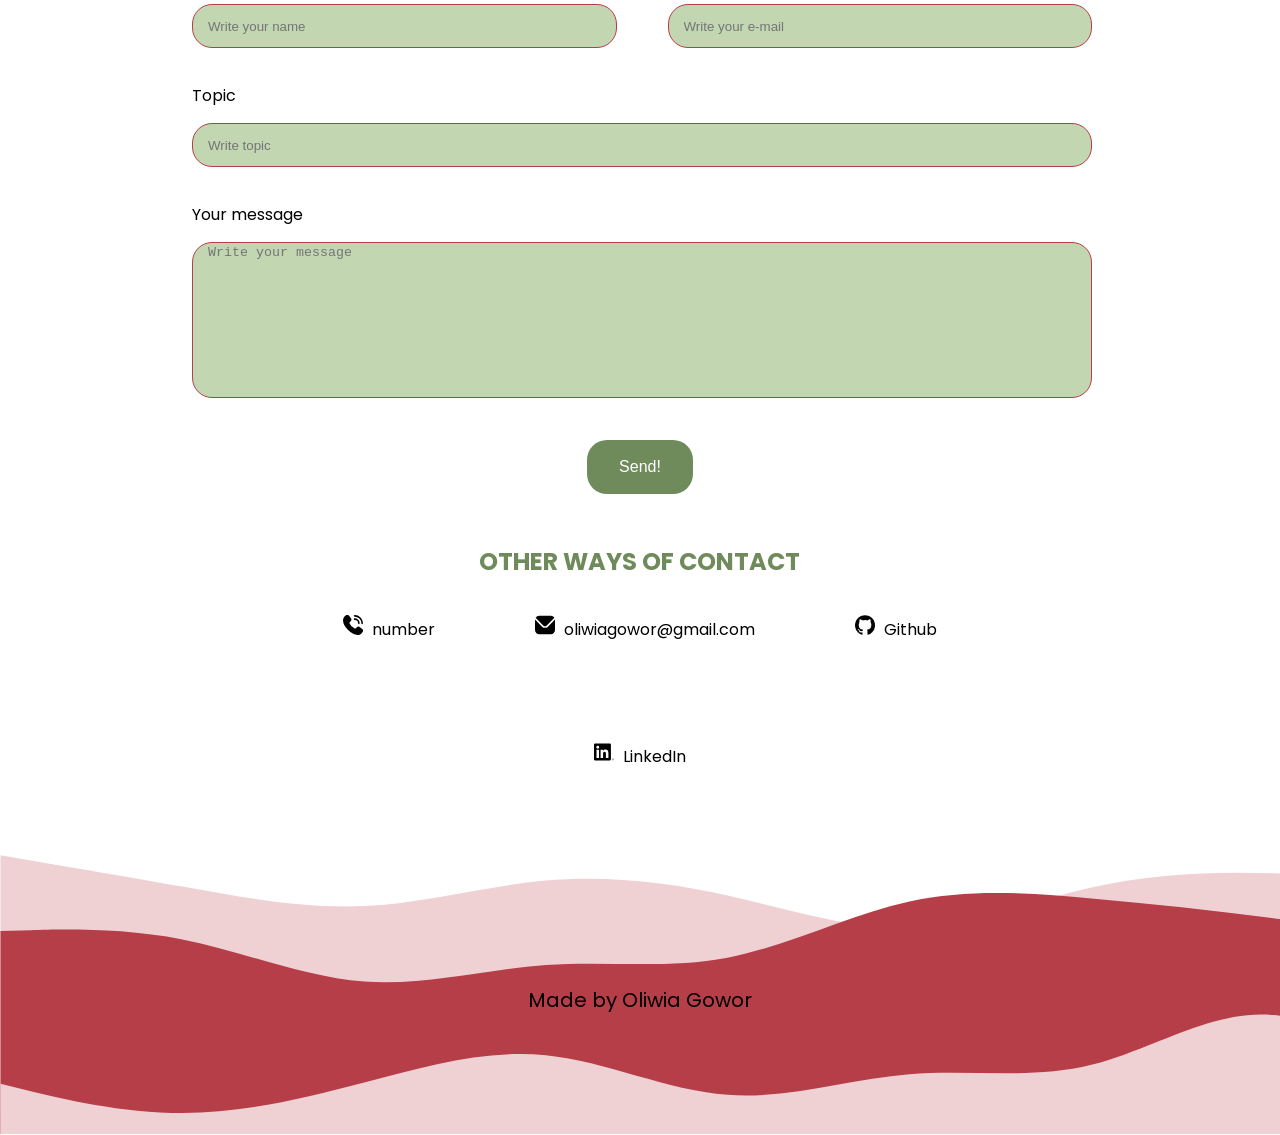
==== commit 62a4c259: "added sending e-mail messages" ====
--- a/index.html
+++ b/index.html
@@ -83,12 +83,12 @@
                                 </li>
                                 <li class="contact-element">
                                     <div class="distinct">Phone: </div>
-                                    <a href="tel:123456789"><div class="to-copy" id="to-copy-phone">123456789</div></a> 
+                                    <a href="tel:531252664"><div class="to-copy" id="to-copy-phone">number</div></a> 
                                     <button class="copy-button" id="copy-button-phone"><img src="icons/copy-to-clipboard-icon-black.svg" class="copy-icon" height="20px" width="20px"></button>
                                 </li>
                             </ul>
                         </div>
-                        <button type="button" class="button-more-about-me" >More about me</button>
+                        <a href="#about"><button type="button" class="button-more-about-me" >More about me</button></a>
                     </div>
                 </div>
             </div>
@@ -125,7 +125,7 @@
                                     </li>
                                     <li>
                                         <div class="languages-dot"></div>
-                                        <div class="distinct">English: </div>B2
+                                        <div class="distinct">English: </div>B2/C1
                                     </li>
                                 </ul>
                             </div>
@@ -150,13 +150,13 @@
                                 <div class="education-dot"></div>
                                 <h2 class="timeline-date"><div class="calendar-icon"></div>2020-2024</h2>
                                 <h3 class="timeline-title">Silesian University of Technology</h3>
-                                <p class="timeline-information">Stacjonarne studia inżynierskie na kierunku Informatyka</p>
+                                <p class="timeline-information">Bachelor of Computer Science</p>
                             </li>
                             <li class="education-element"> 
                                 <div class="education-dot"></div>
                                 <h2 class="timeline-date"><div class="calendar-icon"></div>2017-2020</h2>
-                                <h3 class="timeline-title">IV Liceum Ogólnokształcące im. Kazimierza Wielkiego w Bydgoszczy</h3>
-                                <p class="timeline-information">Ukończone z wyróżnieniem</p>
+                                <h3 class="timeline-title">Casimir the Great's IV High School in Bydgoszcz</h3>
+                                <p class="timeline-information">Completed with honors</p>
                             </li>
                         </ul>
                         <div class="education-image"></div>
@@ -180,37 +180,30 @@
                             <li>
                                 <img src="icons/html-icon.png" class="html-icon" width="60px" height="70px">
                                 <p class="element-text">HTML</p> 
-                                <div class="arrow">
-                                    <span class="arrow-line"></span><span class="arrow-left"></span><span class="arrow-right"></span>
-                                </div> 
                             </li>
                             <li>
                                 <img src="icons/css-icon.png" class="css-icon" width="60px" height="70px">
-                                <p class="element-text">CSS</p>
-                                <div class="arrow">
-                                    <span class="arrow-line"></span><span class="arrow-left"></span><span class="arrow-right"></span>
-                                </div> 
-                            </li>
-                            <li>
-                                <img src="icons/javascript-icon.svg" class="sql-icon" width="60px" height="70px">
-                                <p class="element-text">JavaScript</p>
-                                <div class="arrow">
-                                    <span class="arrow-line"></span><span class="arrow-left"></span><span class="arrow-right"></span>
-                                </div> 
+                                <p class="element-text">CSS/SCSS</p>
+                            </li>
+                            <li>
+                                <img src="icons/javascript-icon.png" class="sql-icon" width="70px" height="70px">
+                                <p class="element-text">JavaScript</p> 
+                            </li>
+                            <li>
+                                <img src="icons/typescript-icon.png" class="sql-icon" width="70px" height="70px">
+                                <p class="element-text">TypeScript</p> 
+                            </li>
+                            <li>
+                                <img src="icons/React-icon.png" class="sql-icon" width="80px" height="70px">
+                                <p class="element-text">React.js</p> 
                             </li>
                             <li>
                                 <img src="icons/cpp-icon.png" class="cpp-icon" width="65px" height="70px">
                                 <p class="element-text">C++</p>
-                                <div class="arrow">
-                                    <span class="arrow-line"></span><span class="arrow-left"></span><span class="arrow-right"></span>
-                                </div> 
                             </li>
                             <li>
                                 <img src="icons/sql-icon.png" class="sql-icon" width="70px" height="70px">
                                 <p class="element-text">SQL</p>
-                                <div class="arrow">
-                                    <span class="arrow-line"></span><span class="arrow-left"></span><span class="arrow-right"></span>
-                                </div> 
                             </li>
                         </ul>
                     </div>
@@ -229,19 +222,30 @@
                         <ul class="projects-elements">
                             <li class="project-element">
                                 <h2 class="element-header">This interactive website :)</h2>
-                                <p class="element-description"></p>
+                                <div class="element-description">
+                                    <ul>
+                                        <li>This Website contains my interactive CV and portfolio with completed projects.</li>
+                                        <li>Website made with HTML, CSS and JavaScript.</li>
+                                    </ul>
+                                </div>
                             </li>
                             <li class="project-element">
-                                <h2 class="element-header">Soon</h2>
-                                <p class="element-description"></p>
+                                <h2 class="element-header">Fiber friend</h2>
+                                <div class="element-description">
+                                    <ul>
+                                        <li>Web app made to help all fiber artists organize their projects, patterns and supplies.</li>
+                                        <li>Website made with React, TypeScript, SCSS and HTML. Also used components from Material UI.</li>
+                                    </ul>
+                                </div>
                             </li>
                             <li class="project-element">
-                                <h2 class="element-header">Soon</h2>
-                                <p class="element-description"></p>
-                            </li>
-                            <li class="project-element">
-                                <h2 class="element-header">Soon</h2>
-                                <p class="element-description"></p>
+                                <h2 class="element-header">Januszex – car rental</h2>
+                                <div class="element-description">
+                                    <ul>
+                                        <li>Website for car renting company. It was created as a final group project for my university class.</li>
+                                        <li>Website made with React, JavaScript, CSS and HTML.</li>
+                                    </ul>
+                                </div>
                             </li>
                         </ul>
                         <div class="slide-buttons">
@@ -260,37 +264,38 @@
                             <span class="line-longer"></span> <span class="line-shorter"></span>
                         </div>
                     </div> 
-                    <form class="contact-form">
+                    <form class="contact-form" onsubmit="sendEmail()">
                         <h2 class="form-header">WRITE ME A MESSAGE!</h1>
                         <h3 class="form-second-header">I'll respond as fast as I can!</h2>
                         <div class="contact-form-elements">
                             <div class="top-elements"> 
                                 <div class="name-input-container">
                                     <label for="name-input">Your name</label> 
-                                    <input type="text" class="name-input" placeholder="Write your name" required>
+                                    <input id="name" type="text" class="name-input" placeholder="Write your name" required>
                                 </div>
                                 <div class="email-input-container">
                                     <label for="name-input">Your e-mail</label>
-                                    <input type="email" class="email-input" placeholder="Write your e-mail" required>
+                                    <input id="email" type="email" class="email-input" placeholder="Write your e-mail" required>
                                 </div>
                             </div>
                             <div class="topic-input-container">
                                 <label for="topic-input">Topic</label>  
-                                <input type="text" class="topic-input" placeholder="Write topic" required>
+                                <input id="topic" type="text" class="topic-input" placeholder="Write topic" required>
                             </div>    
                             <div class="message-input-container">
                                 <label for="message-input">Your message</label>
-                                <textarea class="message-input" placeholder="Write your message" rows="10" required></textarea>
+                                <textarea id="message" class="message-input" placeholder="Write your message" rows="10" required></textarea>
                             </div>
-                        </div>    
+                        </div>   
+                        <button type="submit">Send!</button> 
                     </form>  
                     <div class="other-ways-contact">
                         <h2 class="header-other-ways">OTHER WAYS OF CONTACT</h2>
                         <ul class="contact-elements">
                             <li> 
-                                <a href="tel:123456789">
+                                <a href="tel:531252664">
                                     <div class="phone-icon"></div>
-                                123456789
+                                number
                                 </a>
                             </li>
                             <li>
@@ -327,5 +332,6 @@
     </footer>
 
     <script type="text/javascript" src="script.js"></script> 
+    <script src="https://smtpjs.com/v3/smtp.js"></script>
 </body>
-</html>+</html>
--- a/style.css
+++ b/style.css
@@ -830,14 +830,13 @@
 }
 
 .main-content .skills .skills-container .skills-content .skills-elements {
-    display: flex;
     justify-content: center;
     padding: 0;
     align-items: center;
-    margin: 0;
     width: 100%;
-    flex-wrap: wrap;
-    gap: 4%;
+    margin: 0 auto;
+    display: grid;
+    gap: 1rem;
 }
 
 .main-content .skills .skills-container .skills-content .skills-elements li {
@@ -853,6 +852,7 @@
     box-shadow: 0 0 10px 5px var(--shadow-color);
     background-color: var(--primary-background-color);   
     margin: 50px 0px 0px 0px;
+    justify-self: center;
 }
 
 .main-content .skills .skills-container .skills-content .skills-elements li:hover {
@@ -864,45 +864,6 @@
 .main-content .skills .skills-container .skills-content .skills-elements li .element-text {
     margin: 0;
     padding-top: 8px;
-}
-
-.main-content .skills .skills-container .skills-content .skills-elements li .arrow {
-    display: inline-block;
-    position: relative;
-    width: fit-content;
-    height: 1px;
-}
-
-.main-content .skills .skills-container .skills-content .skills-elements li .arrow .arrow-line {
-    display: inline-block;
-    position: relative;
-    width: 13px;
-    height: 2px;
-    background-color: var(--main-color);
-    top: -9px;
-    left: 60px;
-}
-
-.main-content .skills .skills-container .skills-content .skills-elements li .arrow .arrow-left {
-    display: inline-block;
-    position: relative;
-    width: 10px;
-    height: 2px;
-    background-color: var(--main-color);
-    top: -6px;
-    left: 53px;
-    transform: rotate(135deg);
-}
-
-.main-content .skills .skills-container .skills-content .skills-elements li .arrow .arrow-right {
-    display: inline-block;
-    position: relative;
-    width: 10px;
-    height: 2px;
-    background-color: var(--main-color);
-    top: -12px;
-    left: 43px;
-    transform: rotate(-135deg);
 }
 
 .main-content .projects {
@@ -1102,6 +1063,23 @@
     width: 100%;
 }
 
+.main-content .contact .contact-container .contact-form button {
+    font-size: 16px;
+    border-radius: 20px;
+    background-color: var(--accent-color);
+    color: white;
+    border: 0;
+    padding: 18px 32px;
+    z-index: 2;
+    margin-top: 20px;
+}
+
+.main-content .about .about-container button:active {
+    background-color: var(--main-color);
+    color: var(--main-color-light);
+}
+
+
 .main-content .contact .contact-container .contact-form .form-header {
     color: var(--accent-color);
     margin: 7px;
@@ -1229,6 +1207,12 @@
     bottom: 0;
 }
 
+@media screen and (min-width: 600px) {
+    .main-content .skills .skills-container .skills-content .skills-elements {
+        grid-template-columns: repeat(2, 1fr);
+    }
+}
+
 @media screen and (min-width: 1062px) {
     .page-nav .nav-container .nav-mobile .hamburger-icon-mobile {
         display: none;
@@ -1297,24 +1281,13 @@
         display: none;
     }
 
+    .main-content .skills .skills-container .skills-content .skills-elements {
+        grid-template-columns: repeat(3, 1fr);
+    }
+
     .main-content .skills .skills-container .skills-content .skills-elements li {
         width: 170px;
         height: 200px;
-    }
-    
-    .main-content .skills .skills-container .skills-content .skills-elements li .arrow .arrow-line {
-        top: -2px;
-        left: 65px;
-    }
-    
-    .main-content .skills .skills-container .skills-content .skills-elements li .arrow .arrow-left {
-        top: 1px;
-        left: 58px;
-    }
-    
-    .main-content .skills .skills-container .skills-content .skills-elements li .arrow .arrow-right {
-        top: -5px;
-        left: 48px;
     }
 }
 
@@ -1413,18 +1386,14 @@
         top: 60px;
     }    
 
-    .main-content .skills .skills-container .skills-content .skills-elements {
-        justify-content: space-between;
-    }
-
     .main-content .projects .projects-container .projects-content .slide-buttons {
         position: relative;
         bottom: 200px;
     }
 
    .main-content .projects .projects-container .projects-content .slide-buttons div {
-    height: 70px;
-    width: 70px;
+        height: 70px;
+        width: 70px;
     }
 
     .main-content .projects .projects-container .projects-content .slide-buttons .button-left {
@@ -1514,3 +1483,9 @@
     }
 
 }
+
+@media screen and (min-width: 1500px) {
+    .main-content .skills .skills-container .skills-content .skills-elements {
+        grid-template-columns: repeat(4, 1fr);
+    }
+}
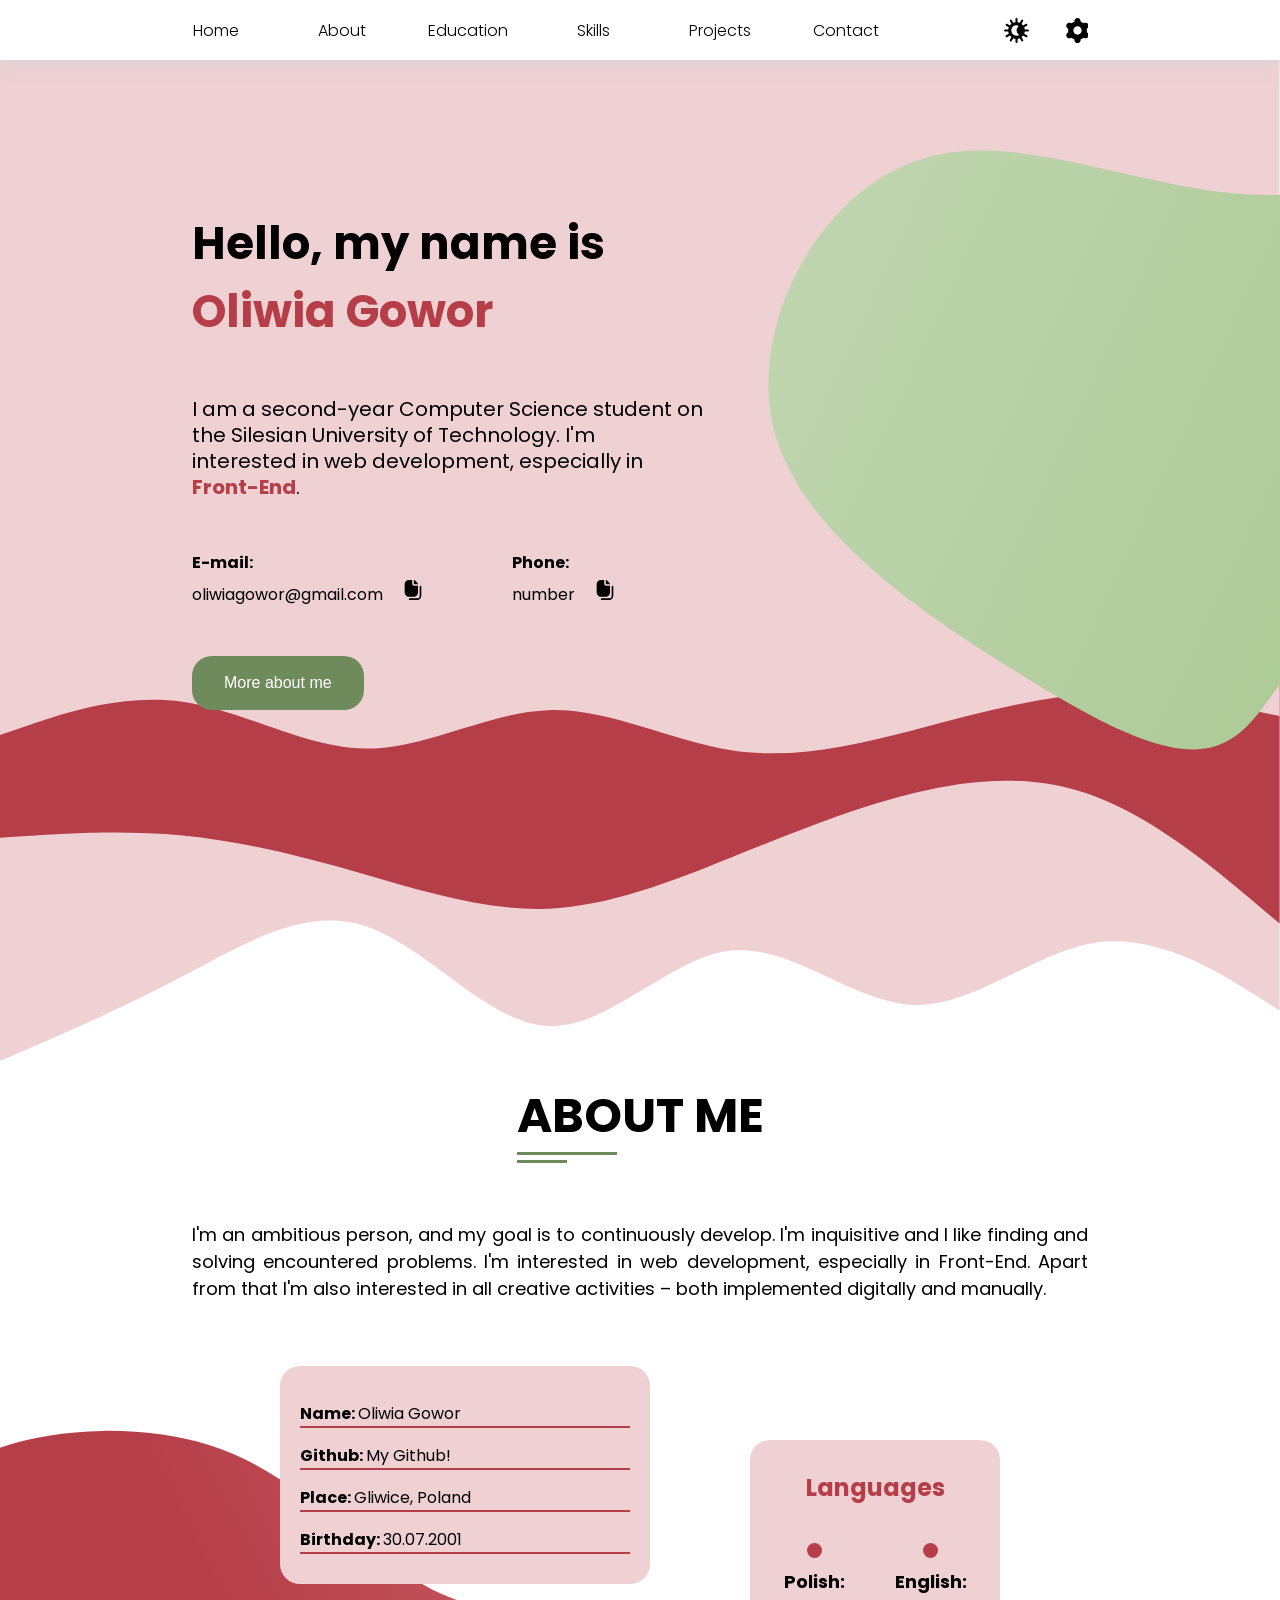
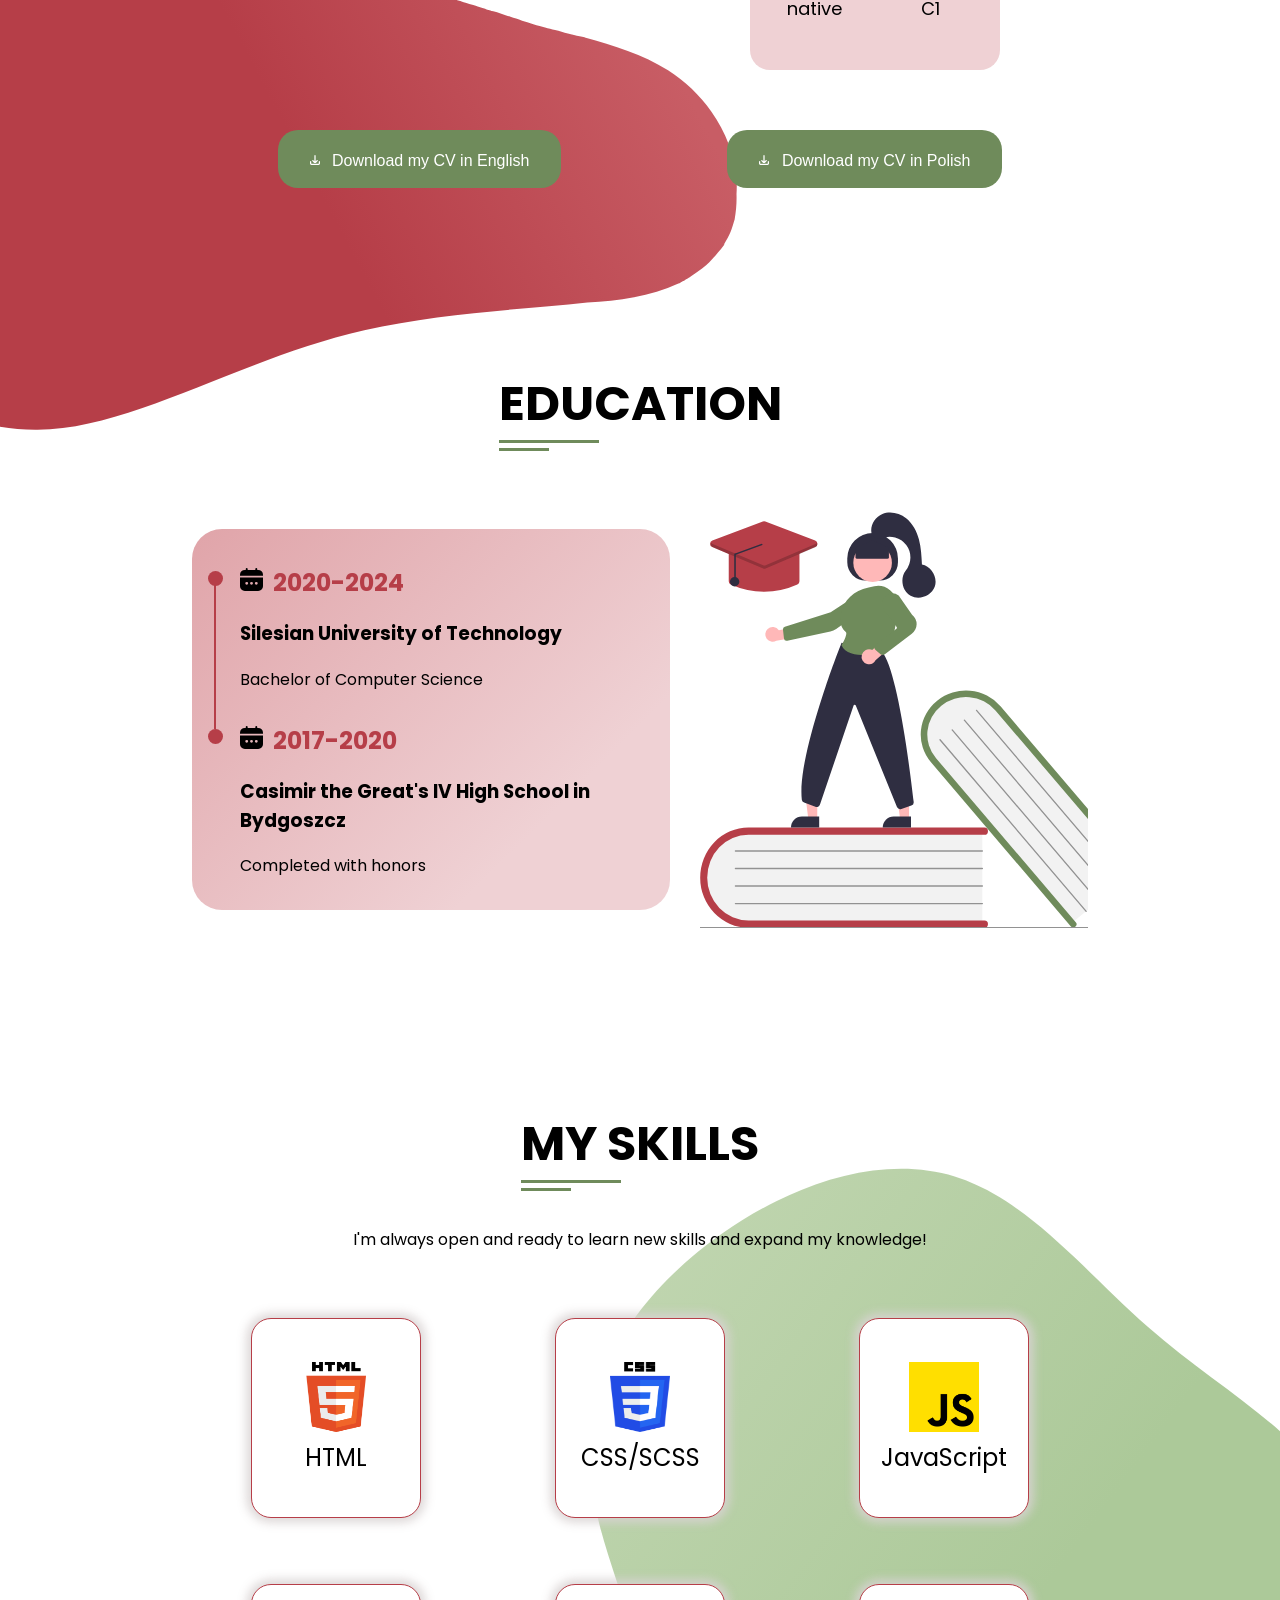
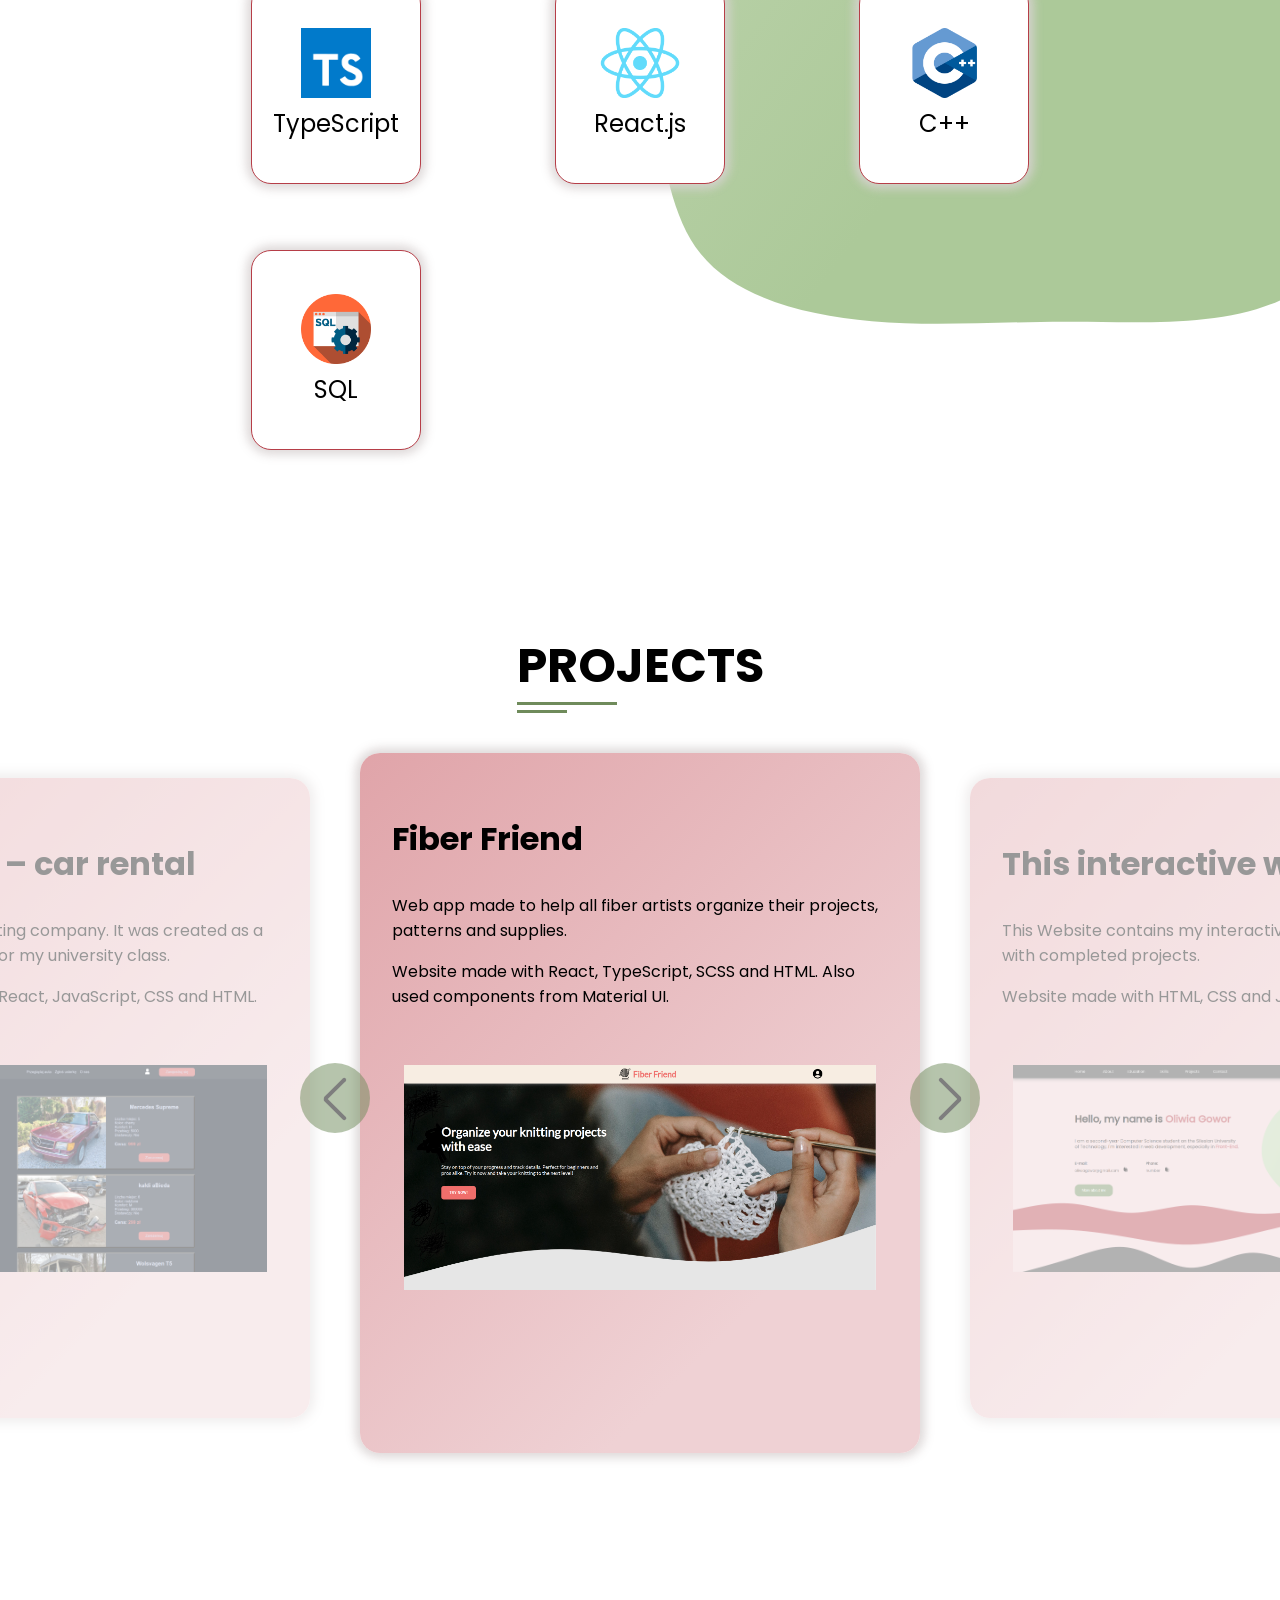
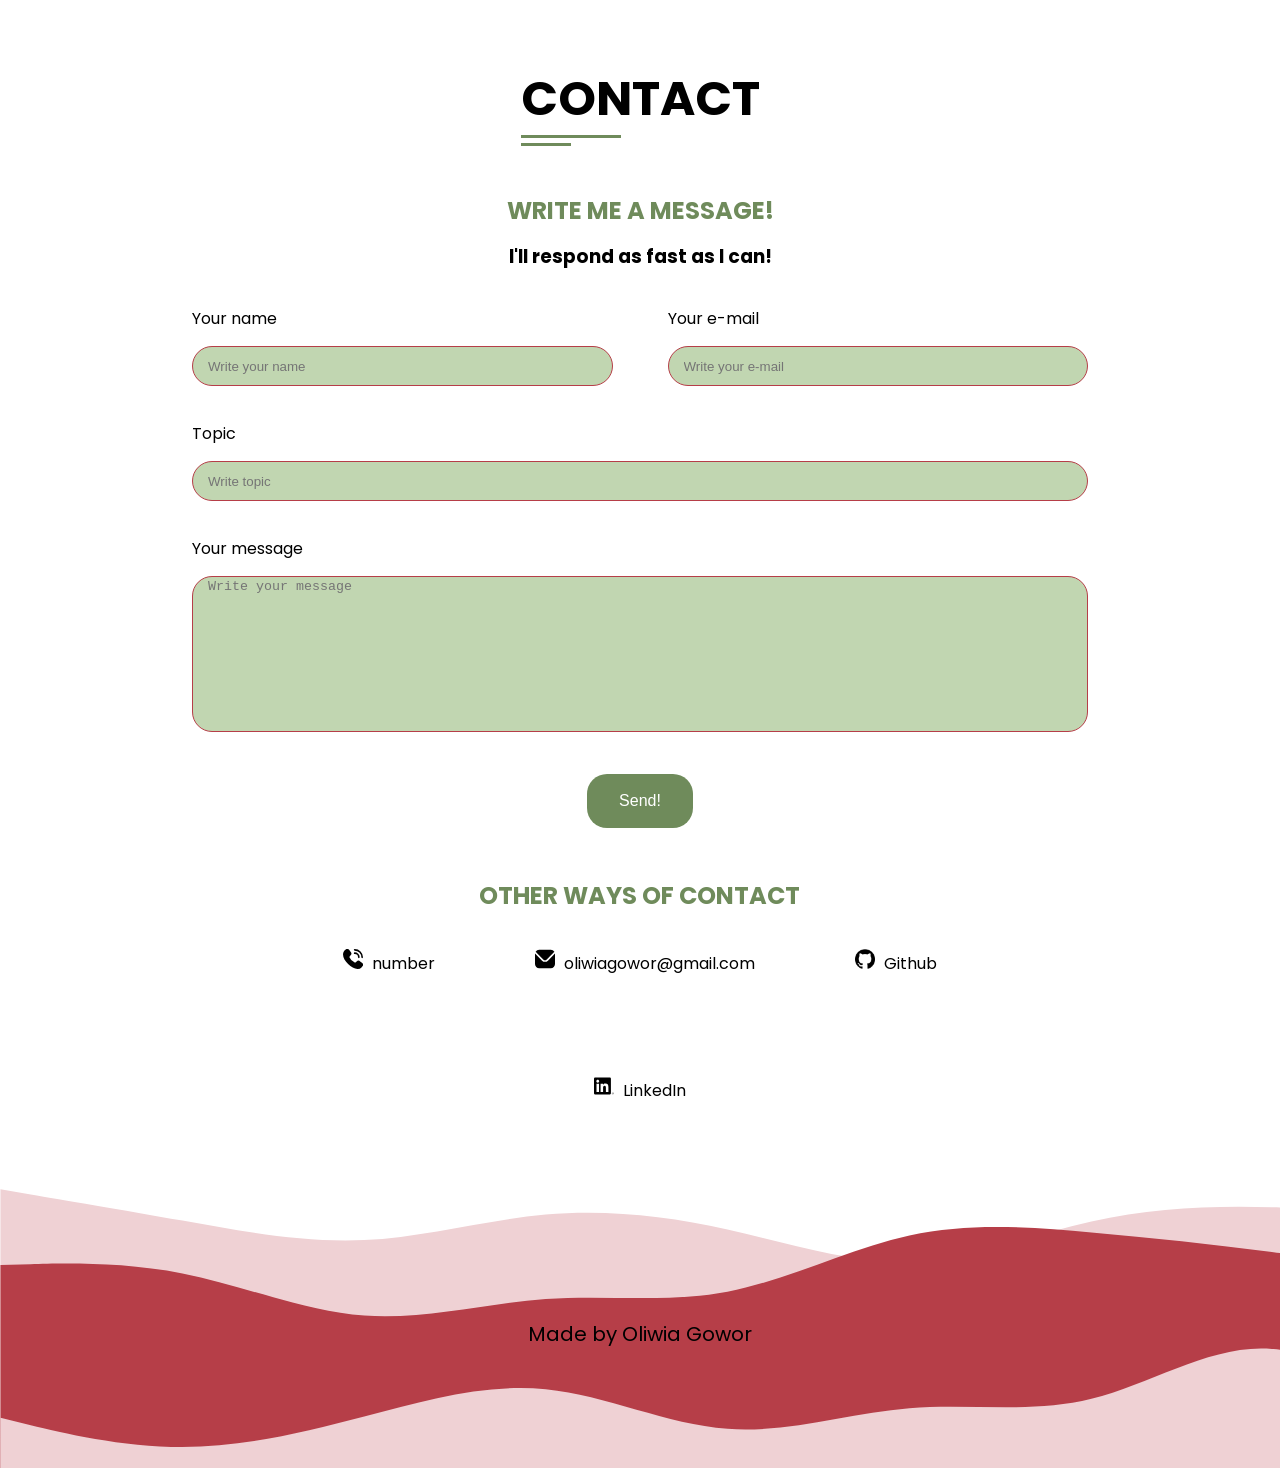
==== commit 61433d6d: "changed projects and added CV download" ====
--- a/index.html
+++ b/index.html
@@ -96,7 +96,7 @@
             <div class="about" id="about">
                 <div class="about-container">
                     <div class="about-header-container">
-                        <h1 class="about-header">ABOUT ME</h1>
+                        <h1 class="section-header">ABOUT ME</h1>
                         <div class="lines">
                             <span class="line-longer"></span><span class="line-shorter"></span>
                         </div>
@@ -125,20 +125,31 @@
                                     </li>
                                     <li>
                                         <div class="languages-dot"></div>
-                                        <div class="distinct">English: </div>B2/C1
+                                        <div class="distinct">English: </div>C1
                                     </li>
                                 </ul>
                             </div>
                         </div>
                     </div>
-                    <button class="button-CV"><img src="icons/download-icon.svg" class="download-icon" width="18px" height="18px">Download my CV</button>
+                    <div class="cv-buttons">
+                    <a href="./files/CV_Oliwia_Gowor_Eng.pdf" download target="_blank">
+                        <button class="button-CV"><img src="icons/download-icon.svg" class="download-icon" width="18px" height="18px">
+                            Download my CV in English
+                        </button>
+                    </a>
+                    <a href="./files/CV_Oliwia_Gowor.pdf" download target="_blank">
+                        <button class="button-CV"><img src="icons/download-icon.svg" class="download-icon" width="18px" height="18px">
+                            Download my CV in Polish
+                        </button>
+                    </a>
+                </div>
                 </div>
             </div>
                 
             <div class="education" id="education">
                 <div class="education-container">
                     <div class="education-header-container">
-                        <h1 class="education-header">EDUCATION</h1>
+                        <h1 class="section-header">EDUCATION</h1>
                         <div class="lines">
                             <span class="line-longer"></span> <span class="line-shorter"></span>
                         </div>
@@ -168,41 +179,41 @@
                 <div class="skills-container">
                     <div class="third-blob"></div>
                     <div class="skills-header-container">
-                        <h1 class="skills-header">MY SKILLS</h1>
+                        <h1 class="section-header">MY SKILLS</h1>
                         <div class="lines">
                             <span class="line-longer"></span> <span class="line-shorter"></span>
                         </div>
                     </div>
                     <p class="skills-text">I'm always open and ready to learn new skills and expand my knowledge!</p>
                     <div class="skills-content">
-                        <img src="photos/skills-photo.png" class="skills-photo" width="463px" height="450px">
+                        <img src="photos/skills-photo.png" class="skills-photo" width="463px" height="450px"/>
                         <ul class="skills-elements">
                             <li>
-                                <img src="icons/html-icon.png" class="html-icon" width="60px" height="70px">
+                                <img src="icons/html-icon.png" class="html-icon" width="60px" height="70px"/>
                                 <p class="element-text">HTML</p> 
                             </li>
                             <li>
-                                <img src="icons/css-icon.png" class="css-icon" width="60px" height="70px">
+                                <img src="icons/css-icon.png" class="css-icon" width="60px" height="70px"/>
                                 <p class="element-text">CSS/SCSS</p>
                             </li>
                             <li>
-                                <img src="icons/javascript-icon.png" class="sql-icon" width="70px" height="70px">
+                                <img src="icons/javascript-icon.png" class="sql-icon" width="70px" height="70px"/>
                                 <p class="element-text">JavaScript</p> 
                             </li>
                             <li>
-                                <img src="icons/typescript-icon.png" class="sql-icon" width="70px" height="70px">
+                                <img src="icons/typescript-icon.png" class="sql-icon" width="70px" height="70px"/>
                                 <p class="element-text">TypeScript</p> 
                             </li>
                             <li>
-                                <img src="icons/React-icon.png" class="sql-icon" width="80px" height="70px">
+                                <img src="icons/React-icon.png" class="sql-icon" width="80px" height="70px"/>
                                 <p class="element-text">React.js</p> 
                             </li>
                             <li>
-                                <img src="icons/cpp-icon.png" class="cpp-icon" width="65px" height="70px">
+                                <img src="icons/cpp-icon.png" class="cpp-icon" width="65px" height="70px"/>
                                 <p class="element-text">C++</p>
                             </li>
                             <li>
-                                <img src="icons/sql-icon.png" class="sql-icon" width="70px" height="70px">
+                                <img src="icons/sql-icon.png" class="sql-icon" width="70px" height="70px"/>
                                 <p class="element-text">SQL</p>
                             </li>
                         </ul>
@@ -213,7 +224,7 @@
             <div class="projects" id="projects">
                 <div class="projects-container">
                     <div class="projects-header-container">
-                        <h1 class="projects-header">PROJECTS</h1>
+                        <h1 class="section-header">PROJECTS</h1>
                         <div class="lines">
                             <span class="line-longer"></span> <span class="line-shorter"></span>
                         </div>
@@ -221,36 +232,35 @@
                     <div class="projects-content">
                         <ul class="projects-elements">
                             <li class="project-element">
+                                <h2 class="element-header">Fiber Friend</h2>
+                                <div class="element-description">
+                                    <p>Web app made to help all fiber artists organize their projects, patterns and supplies.</p>
+                                    <p>Website made with React, TypeScript, SCSS and HTML. Also used components from Material UI.</p>
+                                    <img src="./photos/fiber-friend1" class="project-image" />
+                                </div>
+                            </li>
+                            <li class="project-element">
                                 <h2 class="element-header">This interactive website :)</h2>
                                 <div class="element-description">
-                                    <ul>
-                                        <li>This Website contains my interactive CV and portfolio with completed projects.</li>
-                                        <li>Website made with HTML, CSS and JavaScript.</li>
-                                    </ul>
-                                </div>
-                            </li>
-                            <li class="project-element">
-                                <h2 class="element-header">Fiber friend</h2>
-                                <div class="element-description">
-                                    <ul>
-                                        <li>Web app made to help all fiber artists organize their projects, patterns and supplies.</li>
-                                        <li>Website made with React, TypeScript, SCSS and HTML. Also used components from Material UI.</li>
-                                    </ul>
+                                    <p>This Website contains my interactive CV and portfolio with completed projects.</p>
+                                    <p>Website made with HTML, CSS and JavaScript.</p>
+                                    <img src="./photos/cv-page1.png" class="project-image" />
                                 </div>
                             </li>
                             <li class="project-element">
                                 <h2 class="element-header">Januszex – car rental</h2>
                                 <div class="element-description">
-                                    <ul>
-                                        <li>Website for car renting company. It was created as a final group project for my university class.</li>
-                                        <li>Website made with React, JavaScript, CSS and HTML.</li>
-                                    </ul>
+                                    <p>Website for car renting company. It was created as a final group project for my university class.</p>
+                                    <p>Website made with React, JavaScript, CSS and HTML.</p>
+                                    <img src="./photos/car-rental1" class="project-image" />
                                 </div>
                             </li>
                         </ul>
-                        <div class="slide-buttons">
-                            <div class="button-left" onclick="plusIndex(-1)"><span class="arrow-top"></span><span class="arrow-bottom"></span></div>
-                            <div class="button-right" onclick="plusIndex(1)"><span class="arrow-top"></span><span class="arrow-bottom"></span></div>
+                        <div class="slide-buttons-container">
+                            <div class="slide-buttons">
+                                <div class="button-left" onclick="plusIndex(-1)"><span class="arrow-top"></span><span class="arrow-bottom"></span></div>
+                                <div class="button-right" onclick="plusIndex(1)"><span class="arrow-top"></span><span class="arrow-bottom"></span></div>
+                            </div>
                         </div>
                     </div>
                 </div>
@@ -259,7 +269,7 @@
             <div class="contact" id="contact">
                 <div class="contact-container">
                     <div class="contact-header-container">
-                        <h1 class="contact-header">CONTACT</h1>
+                        <h1 class="section-header">CONTACT</h1>
                         <div class="lines">
                             <span class="line-longer"></span> <span class="line-shorter"></span>
                         </div>
--- a/style.css
+++ b/style.css
@@ -1,3 +1,7 @@
+* {
+    box-sizing: border-box;
+}
+
 body {
     margin: 0px;
     padding: 0px;
@@ -22,7 +26,7 @@
     background-color: var(--primary-background-color); 
     margin: 0px;
     padding: 0px;
-    z-index: 99;
+    z-index: 1000000;
     box-shadow: 0 5px 15px var(--shadow-color);
     overflow: hidden;
 }
@@ -339,6 +343,12 @@
     overflow-x: hidden;
 }
 
+main .main-content .section-header {
+    font-size: 3em;
+    color: var(--primary-text-color);
+    margin: 0;
+}
+
 .main-content .home .home-blob {
     display: none;
 }
@@ -366,7 +376,7 @@
 }
 
 .main-content .home .home-container .home-front-elements .home-header {
-    font-size: 40px;
+    font-size: 3em;
     height: auto;
     margin-left: 10%;
     margin-right: 10%;
@@ -483,11 +493,6 @@
 .main-content .about .about-container .about-header-container {
     padding-bottom: 25px;
 } 
-
-.main-content .about .about-container .about-header-container .about-header {
-    margin-top: 0;
-    margin-bottom: 0;
-}
 
 .main-content .about .about-container .about-header-container .lines .line-longer {
     display: block;
@@ -629,23 +634,35 @@
     font-weight: bold;
     padding-top: 10px;
 }
-
-.main-content .about .about-container button {
+.main-content .about .about-container .cv-buttons {
+    display: flex;
+    flex-direction: column;
+    justify-content: center;
+    gap: 40px;
+}
+
+.main-content .about .about-container .cv-buttons a{
+    text-decoration: none;
+}
+
+.main-content .about .about-container .button-CV {
+    display: inline;
+    position: relative;
+    z-index: 50;
     font-size: 16px;
     border-radius: 20px;
     background-color: var(--accent-color);
     color: white;
     border: 0;
     padding: 18px 32px;
-    z-index: 2;
-}
-
-.main-content .about .about-container button:active {
+}
+
+.main-content .about .about-container .button-CV:active {
     background-color: var(--main-color);
     color: var(--main-color-light);
 }
 
-.main-content .about .about-container button img {
+.main-content .about .about-container .button-CV img {
     position: relative;
     top: 3px;
     padding-right: 8px;
@@ -668,10 +685,6 @@
 
 .main-content .education .education-container .education-header-container {
     margin-bottom: 40px;
-}
-
-.main-content .education .education-container .education-header-container .education-header {
-    margin: 0;
 }
 
 .main-content .education .education-container .education-header-container .lines .line-longer {
@@ -796,10 +809,6 @@
     z-index: 2;
 }
 
-.main-content .skills .skills-container .skills-header-container .skills-header {
-    margin: 0;
-}
-
 .main-content .skills .skills-container .skills-header-container .lines .line-longer {
     display: block;
     width: 100px;
@@ -871,6 +880,7 @@
     flex-direction: column;
     justify-content: center;
     align-items: center;
+    height: max-content;
 }
 
 .main-content .projects .projects-container {
@@ -878,17 +888,14 @@
     flex-direction: column;
     justify-content: space-around;
     align-items: center;
-    margin-bottom: 180px;
-    width: 70%;
+    margin-bottom: 90px;
+    width: 100%;
+    height: max-content;
 }
 
 .main-content .projects .projects-container .projects-header-container {
-    margin-bottom: 40px;
+    margin-bottom: 10px;
     z-index: 2;
-}
-
-.main-content .projects .projects-container .projects-header-container .projects-header {
-    margin: 0;
 }
 
 .main-content .projects .projects-container .projects-header-container .lines .line-longer {
@@ -909,12 +916,25 @@
 
 .main-content .projects .projects-container .projects-content {
     color: var(--secondary-text-color);
+    width: 100%;
     z-index: 2;
+    height: max-content;
+}
+
+.main-content .projects .projects-container .projects-content .slide-buttons-container {
+    position: relative;
+    bottom: 440px;
+    display: flex;
+    justify-content: center;
+    margin: 0;
 }
 
 .main-content .projects .projects-container .projects-content .slide-buttons {
+     display: grid;
      position: relative;
-     bottom: 250px;
+     grid-template-columns: repeat(2, 1fr);
+     width: 80%;
+     margin: 0;
 }
 
 .main-content .projects .projects-container .projects-content .slide-buttons div {
@@ -928,11 +948,13 @@
 }
 
 .main-content .projects .projects-container .projects-content .slide-buttons .button-left {
-    right: 115px;
+    justify-self: start;
+    margin-left: 15%;
 }
 
 .main-content .projects .projects-container .projects-content .slide-buttons .button-right {
-    left: 115px;
+    justify-self: end;
+    margin-right: 15%;
 }
 
 .main-content .projects .projects-container .projects-content .button-left:hover, .main-content .projects .projects-container .projects-content .button-right:hover {
@@ -982,15 +1004,16 @@
     list-style: none;
     margin: 0;
     padding-left: 0;
-    height: 432px;
+    height: 780px;
 }
 
 .main-content .projects .projects-container .projects-content .projects-elements .project-element {
     position: absolute;
     top: 30px;
-    width: 200px;
-    height: 300px;
-    padding: 1em;
+    max-width: 45%;
+    min-width: 200px;
+    height: 500px;
+    padding: 2em;
     margin: 0 50px;
     border-radius: 20px;
     background: linear-gradient(135deg, var(--main-color-gradient) 0%, var(--main-color-light) 75%);
@@ -998,7 +1021,7 @@
 }
 
 .main-content .projects .projects-container .projects-content .projects-elements .project-element.left {
-    transform: translate(-300px, 25px);  
+    transform: translate(-140%, 25px);  
     opacity: 0.4;
     transition: 1s;
 }
@@ -1007,16 +1030,41 @@
     transform: translate(0px, 0px);  
     opacity: 1;
     transition: 1s;
-    height: 350px;
-    width: 250px;
+    height: 550px;
+    max-width: 55%;
+    min-width: 250px;
 }
 
 .main-content .projects .projects-container .projects-content .projects-elements .project-element.right {
-    transform: translate(300px, 25px);  
+    transform: translate(140%, 25px);  
     opacity: 0.4;
     transition: 1s;
 }
 
+.main-content .projects .projects-container .projects-content .projects-elements .project-element .element-description {
+    display: flex;
+    flex-direction: column;
+    justify-content: flex-start;
+    align-items: center;
+    text-align: start;
+}
+
+.main-content .projects .projects-container .projects-content .projects-elements .project-element .element-header {
+    margin: 30px 0;
+    font-size: 2em;
+}
+
+.main-content .projects .projects-container .projects-content .projects-elements .project-element .element-description p {
+    margin-top: 0;
+    width: 100%;
+}
+
+.main-content .projects .projects-container .projects-content .projects-elements .project-element .element-description .project-image {
+    width: 95%;
+    height: auto;
+    margin-top: 40px;
+}
+
 .main-content .contact {
     display: flex;
     align-items: center;
@@ -1033,10 +1081,6 @@
 
 .main-content .contact .contact-container .contact-header-container {
     margin-bottom: 40px;
-}
-
-.main-content .contact .contact-container .contact-header-container .contact-header {
-    margin: 0;
 }
 
 .main-content .contact .contact-container .contact-header-container .lines .line-longer {
@@ -1119,14 +1163,14 @@
 }
 
 .main-content .contact .contact-container .contact-form .contact-form-elements input {
-    width: calc(100% - 15px);
+    width: 100%;
     height: 40px;
 }
 
 
 .main-content .contact .contact-container .contact-form .contact-form-elements .message-input {
     resize: none;
-    width: calc(100% - 15px);
+    width: 100%;
 }
 
 .main-content .contact .contact-container .contact-form .contact-form-elements .top-elements {
@@ -1137,6 +1181,7 @@
 
 .main-content .contact .contact-container .contact-form .contact-form-elements .top-elements input {
     height: 40px;
+    width: inherit;
 }
 
 .main-content .contact .contact-container .other-ways-contact {
@@ -1186,7 +1231,6 @@
     align-items: center;
     justify-content: center;
     flex-direction: column;
-   /* background-color: rgba(247, 247, 247); */
 }
 
 .footer .made-by {
@@ -1291,7 +1335,7 @@
     }
 }
 
-@media screen and (min-width: 678px) {
+@media screen and (min-width: 750px) {
      
     .main-content .home .home-container .home-front-elements .home-blob {
         display: inline-block;
@@ -1354,8 +1398,13 @@
         position: relative;
         top: 80px;
     }
-
-    .main-content .about .about-container button {
+    .main-content .about .about-container .cv-buttons {
+        display: flex;
+        flex-direction: row;
+        gap: 166px;
+    }
+
+    .main-content .about .about-container .button-CV {
         margin-top: 80px;
     }
 
@@ -1386,22 +1435,17 @@
         top: 60px;
     }    
 
+    .main-content .projects .projects-container {
+        width: 70%;
+    }
+
     .main-content .projects .projects-container .projects-content .slide-buttons {
-        position: relative;
-        bottom: 200px;
+        width: 800px;
     }
 
    .main-content .projects .projects-container .projects-content .slide-buttons div {
         height: 70px;
         width: 70px;
-    }
-
-    .main-content .projects .projects-container .projects-content .slide-buttons .button-left {
-        right: 190px;
-    }
-    
-    .main-content .projects .projects-container .projects-content .slide-buttons .button-right {
-        left: 190px;
     }
 
     .main-content .projects .projects-container .projects-content .slide-buttons span {
@@ -1428,29 +1472,29 @@
         left: -10px;
     }
 
+
     .main-content .projects .projects-container .projects-content .projects-elements .project-element {
-        width: 340px;
-        height: 410px;
+        max-width: 500px;
+        height: 640px;
     }
     
     .main-content .projects .projects-container .projects-content .projects-elements .project-element.left {
-        transform: translate(-458px, 25px);  
+        transform: translate(-580px, 25px);  
     }
     
     .main-content .projects .projects-container .projects-content .projects-elements .project-element.middle {
-        height: 460px;
-        width: 390px;
+        height: 700px;
+        max-width: 560px;
     }
     
     .main-content .projects .projects-container .projects-content .projects-elements .project-element.right {
-        transform: translate(459px, 25px);  
+        transform: translate(580px, 25px);  
     }
 
     .main-content .contact .contact-container .contact-form .contact-form-elements .top-elements {
         flex-direction: row;
         gap: 55px;
     }
-
 
     .main-content .contact .contact-container .other-ways-contact {
         margin-bottom: 0px;
@@ -1471,19 +1515,6 @@
     }
 }
 
-@media screen and (max-width: 1162px) {
-
-    .main-content .contact .contact-container .contact-form .contact-form-elements .top-elements {
-        flex-direction: column;
-        gap: 0;
-    }
-
-    .main-content .contact .contact-container .contact-form .contact-form-elements .top-elements input {
-        width: 962px;
-    }
-
-}
-
 @media screen and (min-width: 1500px) {
     .main-content .skills .skills-container .skills-content .skills-elements {
         grid-template-columns: repeat(4, 1fr);
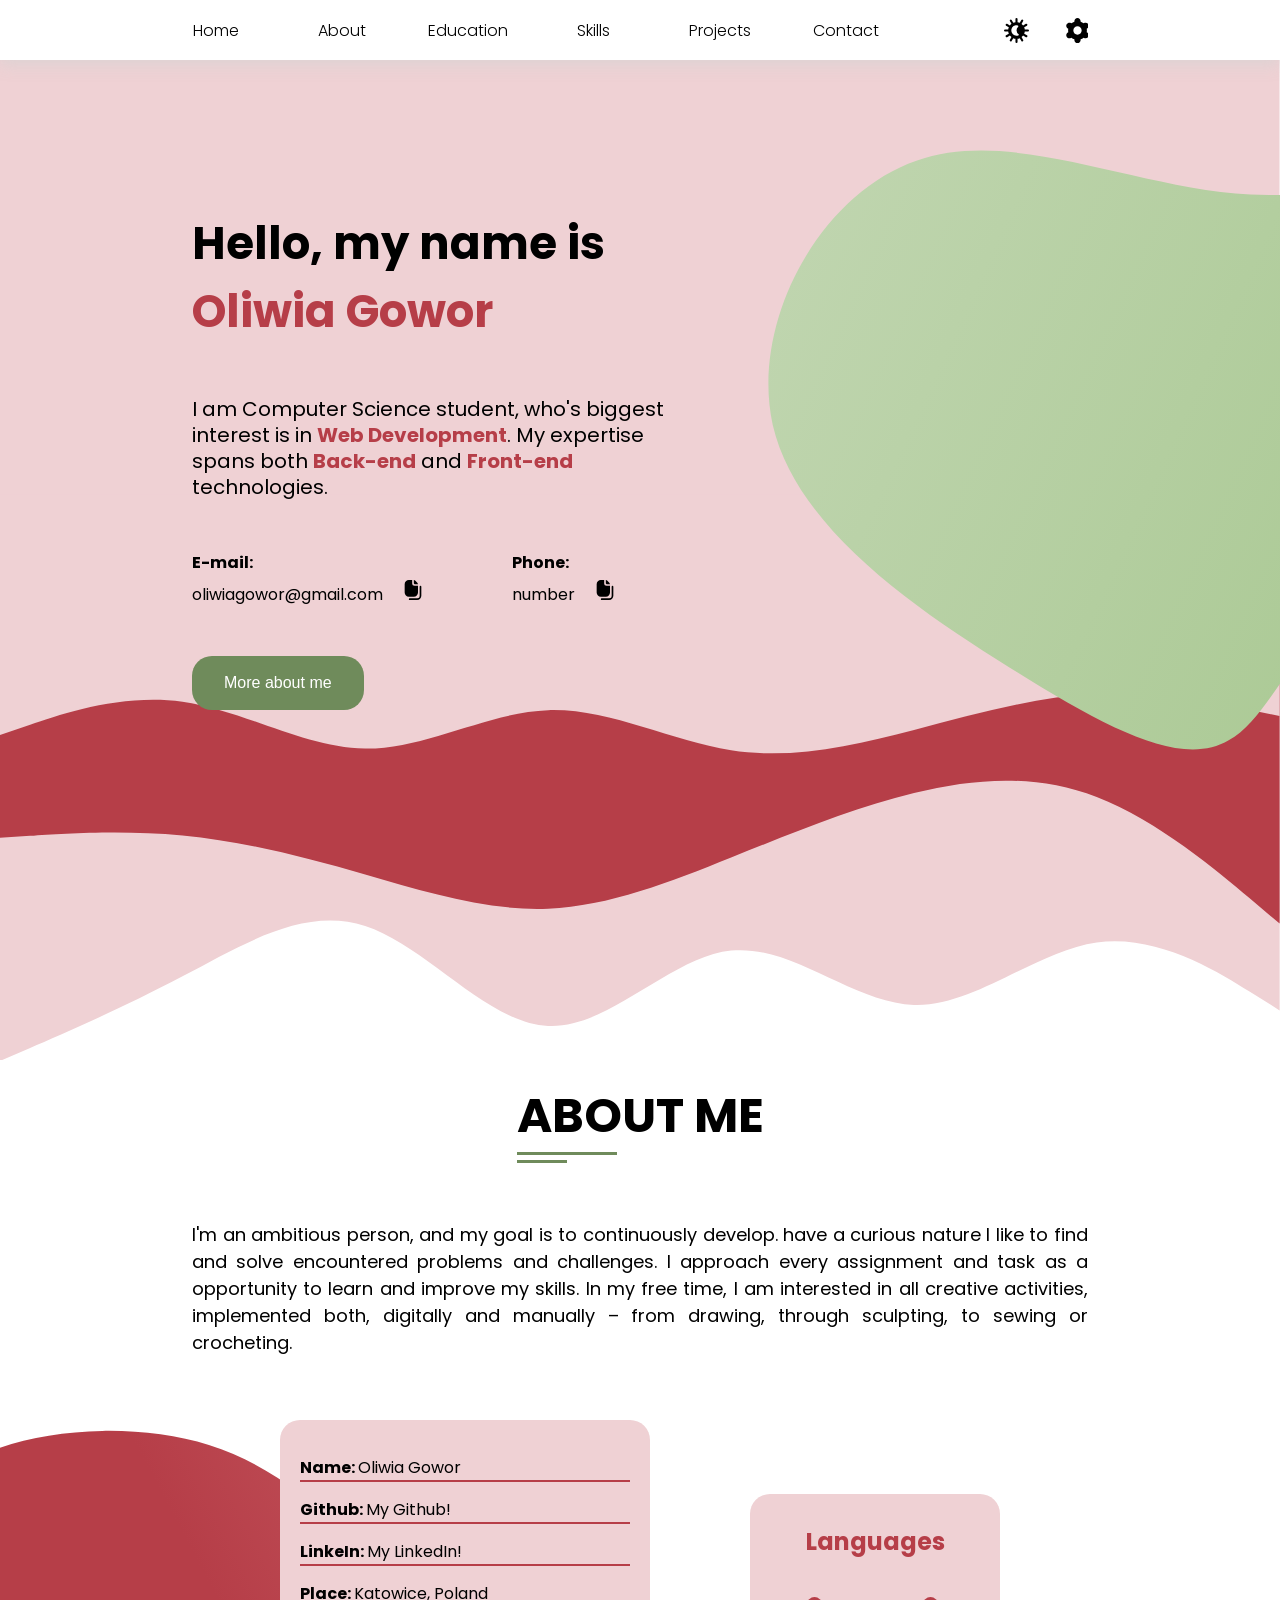
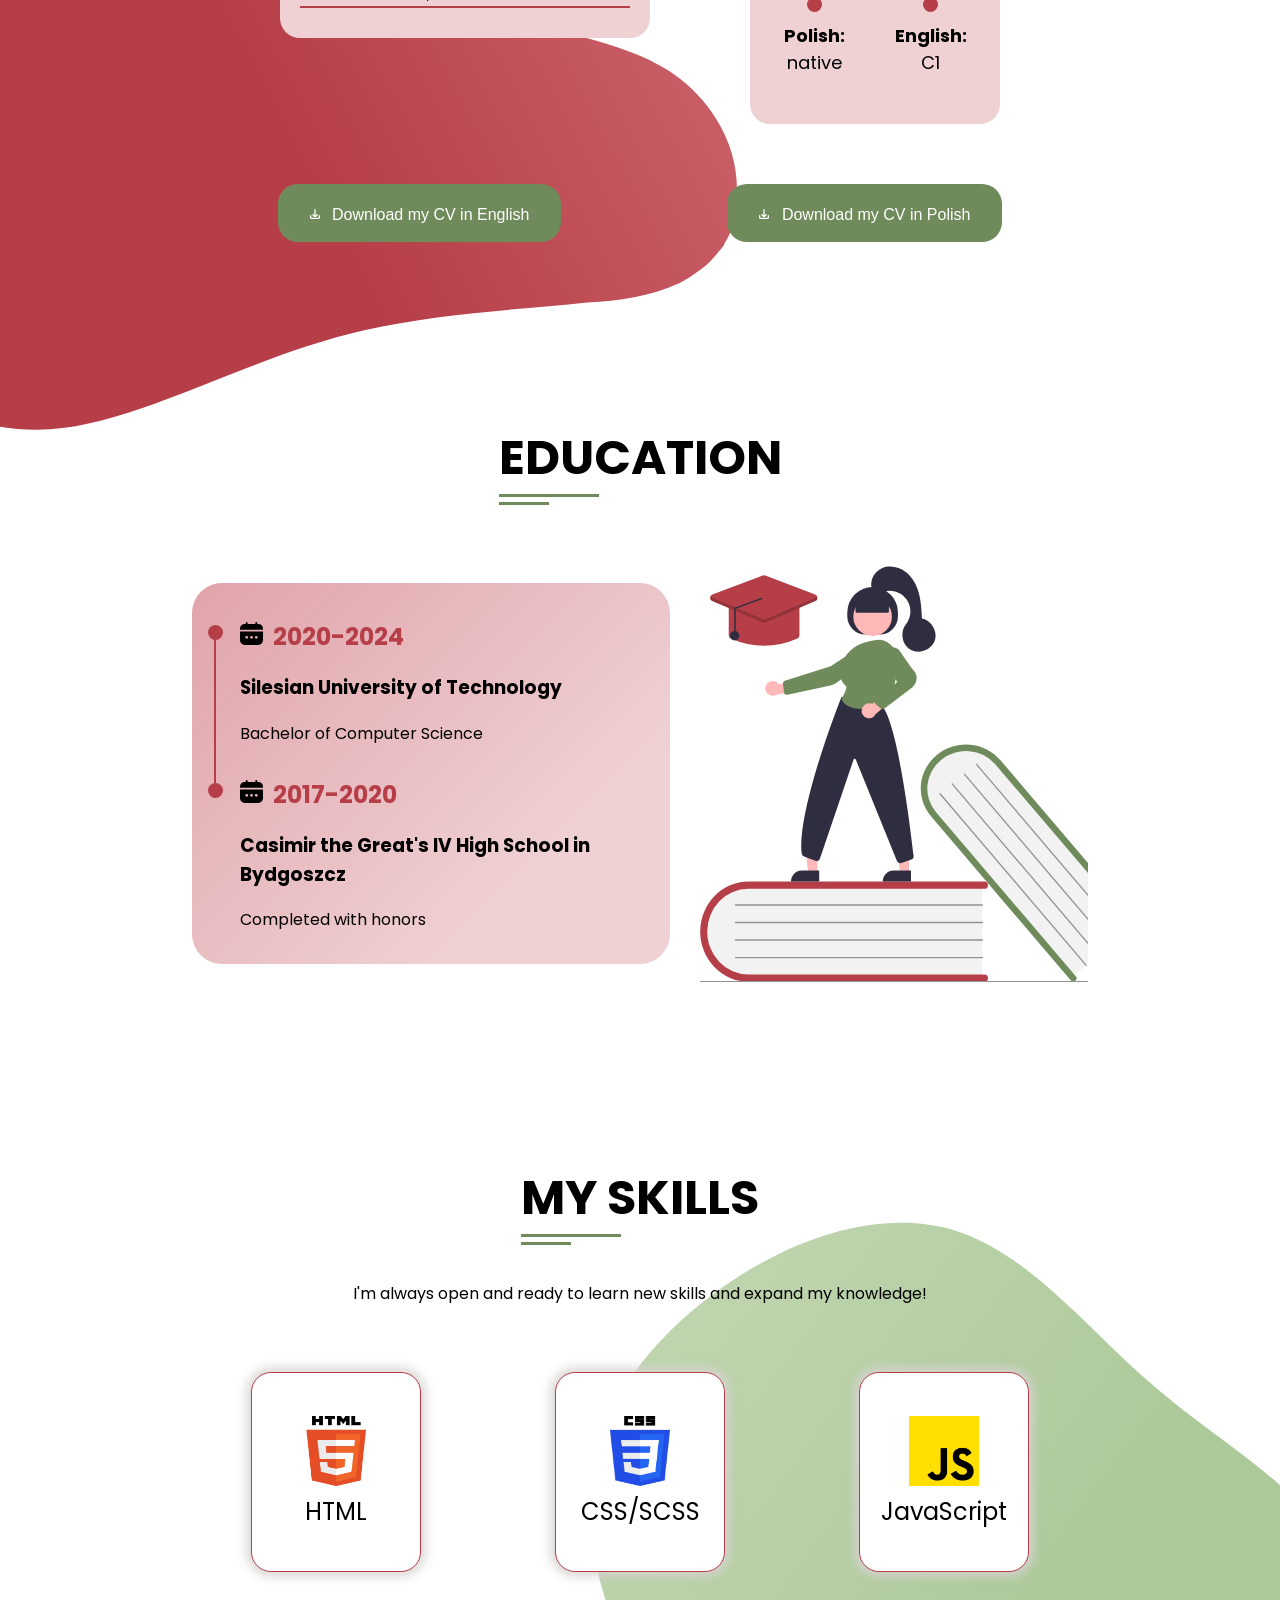
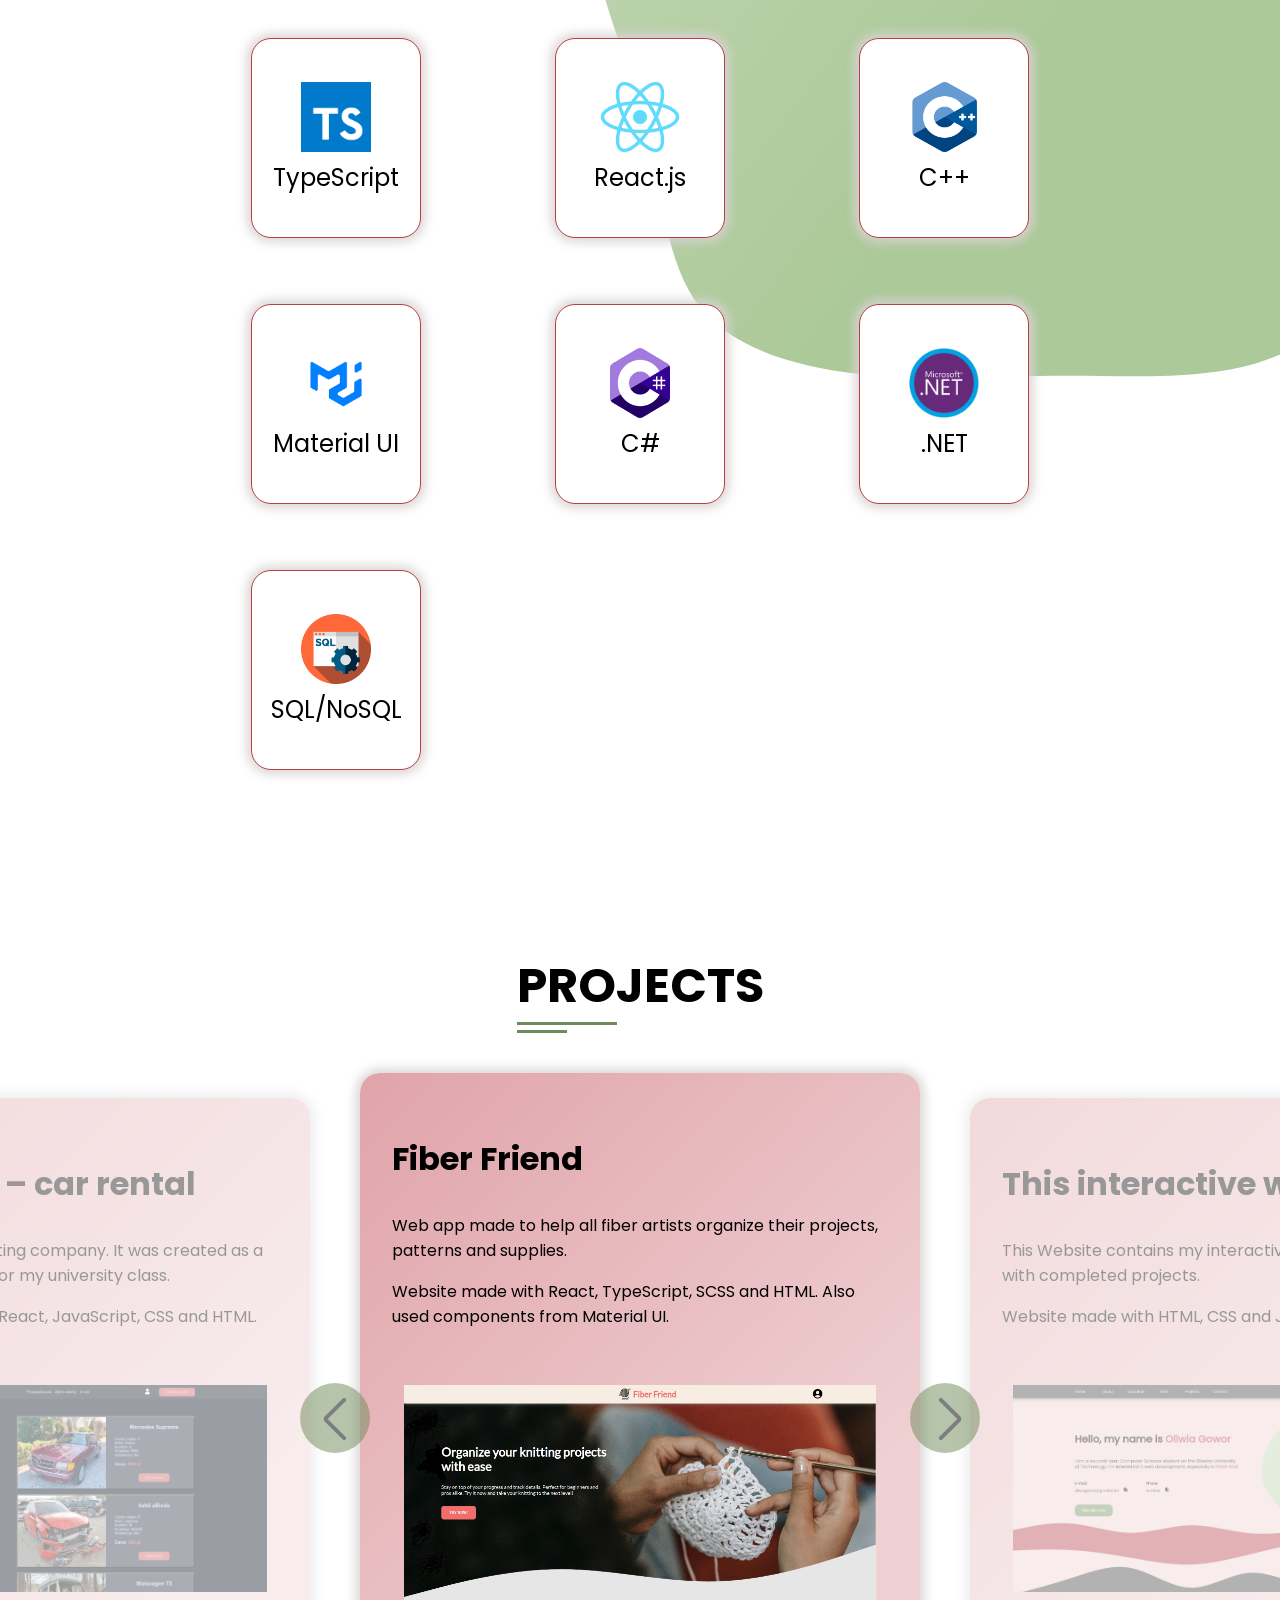
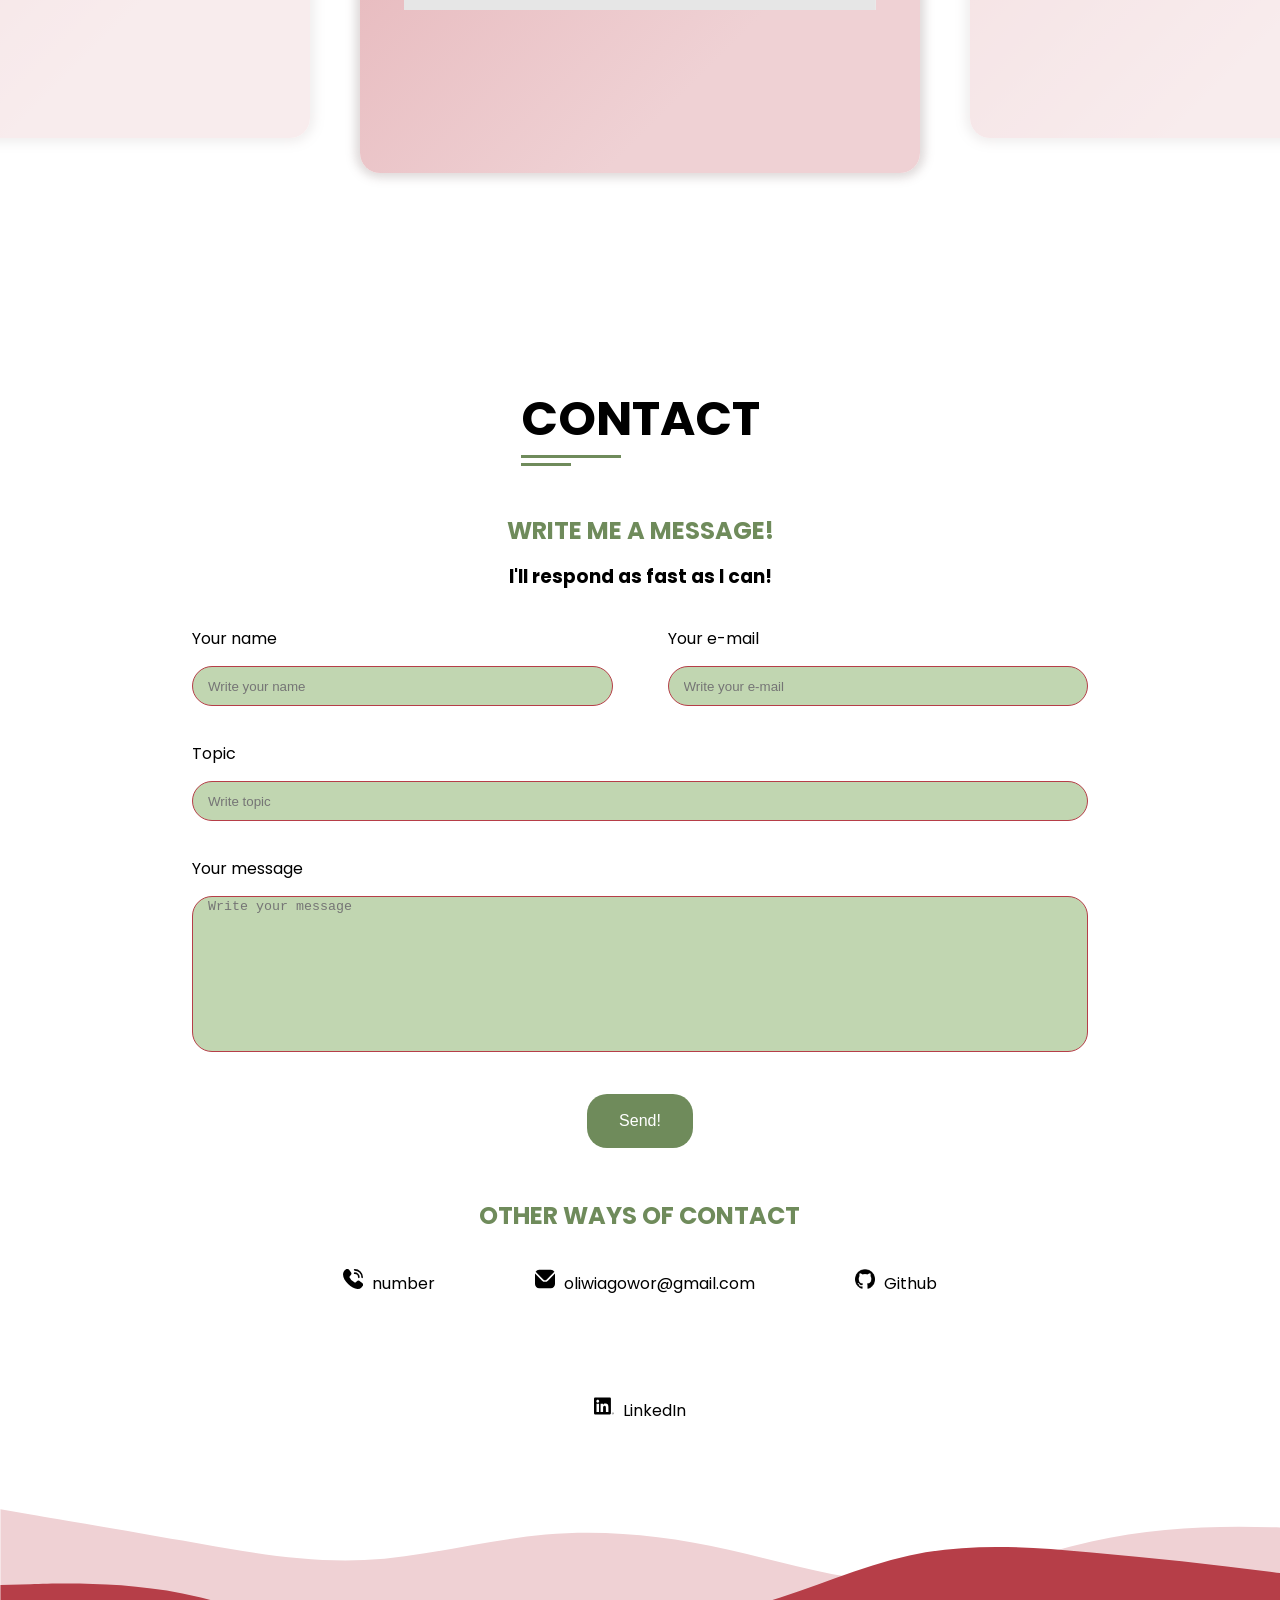
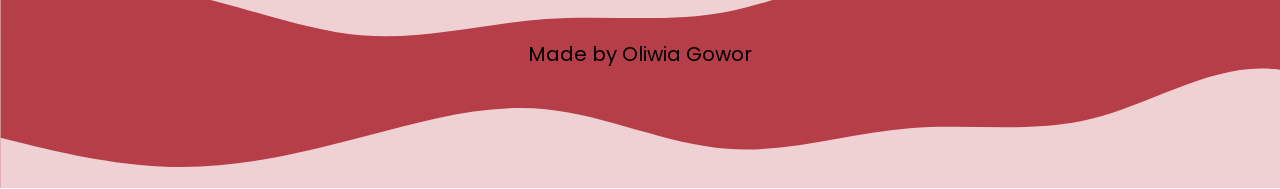
==== commit 9324b9f4: "updated information" ====
--- a/index.html
+++ b/index.html
@@ -70,9 +70,8 @@
                         <h1 class="home-header">Hello, my name is <div class="name">Oliwia Gowor</div></h1>
                         <div class="home-vertical-line"></div>
                         <div class="introduction">
-                            <p class="introduction-text">I am a second-year Computer Science student on the Silesian 
-                                University of Technology. I'm interested in web development, especially in
-                        <div class="distinct">Front-End</div>.</p>
+                            <p class="introduction-text">I am Computer Science student, who's biggest interest is in <div class="distinct">Web Development</div>. 
+                                My expertise spans both <div class="distinct">Back-end</div> and <div class="distinct">Front-end</div> technologies.</p>
                         </div>
                         <div class="home-contact">
                             <ul class="contact-elements">
@@ -104,17 +103,18 @@
                     <div class="second-blob"></div>
                     <div class="about-content">
                         <div class="about-text-container">
-                            <p class="about-text">I'm an ambitious person, and my goal is to
-                                continuously develop. I'm inquisitive and I like finding and solving encountered problems. 
-                                I'm interested in web development, especially in Front-End. Apart from that I'm also 
-                                interested in all creative activities  – both implemented digitally and manually.</p>
+                            <p class="about-text">
+                                I'm an ambitious person, and my goal is to
+                                continuously develop.  have a curious nature I like to find and solve encountered problems and challenges. 
+                                I approach every assignment and task as a opportunity to learn and improve my skills. 
+                                In my free time, I am interested in all creative activities, implemented both, digitally and manually – from drawing, through sculpting, to sewing or crocheting.</p>
                         </div>
                         <div class="about-grid">
                             <ul class="about-elements-grid">
                                 <li><b>Name: </b>Oliwia Gowor</li>
                                 <li><b>Github: </b> <a href="https://github.com/OliwiaGowor">My Github!</a></li>
-                                <li><b>Place: </b>Gliwice, Poland</li>
-                                <li><b>Birthday: </b>30.07.2001</li>
+                                <li><b>LinkeIn: </b> <a href="https://www.linkedin.com/in/oliwia-gowor/">My LinkedIn!</a></li>
+                                <li><b>Place: </b>Katowice, Poland</li>
                             </ul>
                             <div class="languages-container">
                                 <h2 class="languages-header">Languages</h2>
@@ -213,8 +213,20 @@
                                 <p class="element-text">C++</p>
                             </li>
                             <li>
+                                <img src="icons/mui-icon.png" class="sql-icon" width="70px" height="70px"/>
+                                <p class="element-text">Material UI</p>
+                            </li>
+                            <li>
+                                <img src="icons/c-sharp-icon.png" class="sql-icon" width="60px" height="70px"/>
+                                <p class="element-text">C#</p>
+                            </li>
+                            <li>
+                                <img src="icons/dot-net-icon.png" class="sql-icon" width="70px" height="70px"/>
+                                <p class="element-text">.NET</p>
+                            </li>
+                            <li>
                                 <img src="icons/sql-icon.png" class="sql-icon" width="70px" height="70px"/>
-                                <p class="element-text">SQL</p>
+                                <p class="element-text">SQL/NoSQL</p>
                             </li>
                         </ul>
                     </div>
--- a/style.css
+++ b/style.css
@@ -19,6 +19,7 @@
     outline: none;
 }
 
+/* -------------------------------------------navbar------------------------------------------- */
 .page-nav {
     position: fixed;
     top: 0px;
@@ -264,6 +265,7 @@
     font-size: 1em;
     padding: 0 1em;
     text-align: center;
+    color: var(--primary-text-color);
 }
 
 .page-nav .nav-container .right-icons .settings-icon-container .settings-dropdown ul.color-circle-elements{
@@ -338,7 +340,6 @@
 
 main .main-content {
     display: block;
-    /*background-color: rgba(247, 247, 247);*/
     scroll-behavior: smooth;
     overflow-x: hidden;
 }
@@ -349,6 +350,7 @@
     margin: 0;
 }
 
+/* -------------------------------------------home------------------------------------------- */
 .main-content .home .home-blob {
     display: none;
 }
@@ -388,12 +390,6 @@
     display: inline;
     color: var(--main-color);
 }
-
-/*.main-content .home .home-container .home-vertical-line {
-    height: 3px;
-    width: 600px;
-    background-color: rgb(0, 0, 0);
-}*/
 
 .main-content .home .home-container .home-front-elements .introduction {
     font-size: 20px;
@@ -474,6 +470,7 @@
     color: var(--main-color-light);
 }
 
+/* -------------------------------------------about------------------------------------------- */
 .main-content .about {
     display: flex;
     align-items: center;
@@ -668,6 +665,7 @@
     padding-right: 8px;
 }
 
+/* -------------------------------------------education------------------------------------------- */
 .main-content .education {
     display: flex;
     justify-content: center;
@@ -728,7 +726,6 @@
     padding-right: 0.75em;
     padding-bottom: 1em;
     margin: 0;
-    /*box-shadow: 0 0 10px 5px var(--shadow-color);*/
 }
 
 .main-content .education .education-content .education-elements .education-element {
@@ -777,6 +774,7 @@
     margin-right: 10px;
 }
 
+/* -------------------------------------------skills------------------------------------------- */
 .main-content .skills {
     display: flex;
     justify-content: center;
@@ -875,6 +873,7 @@
     padding-top: 8px;
 }
 
+/* -------------------------------------------projects------------------------------------------- */
 .main-content .projects {
     display: flex;
     flex-direction: column;
@@ -1065,6 +1064,7 @@
     margin-top: 40px;
 }
 
+/* -------------------------------------------contact------------------------------------------- */
 .main-content .contact {
     display: flex;
     align-items: center;
@@ -1225,6 +1225,7 @@
     margin-right: 5px;
 }
 
+/*-------------------------------------------footer------------------------------------------- */
 footer .footer {
     display: flex;
     flex-wrap: nowrap;
@@ -1251,6 +1252,7 @@
     bottom: 0;
 }
 
+/*-------------------------------------------media------------------------------------------- */
 @media screen and (min-width: 600px) {
     .main-content .skills .skills-container .skills-content .skills-elements {
         grid-template-columns: repeat(2, 1fr);
